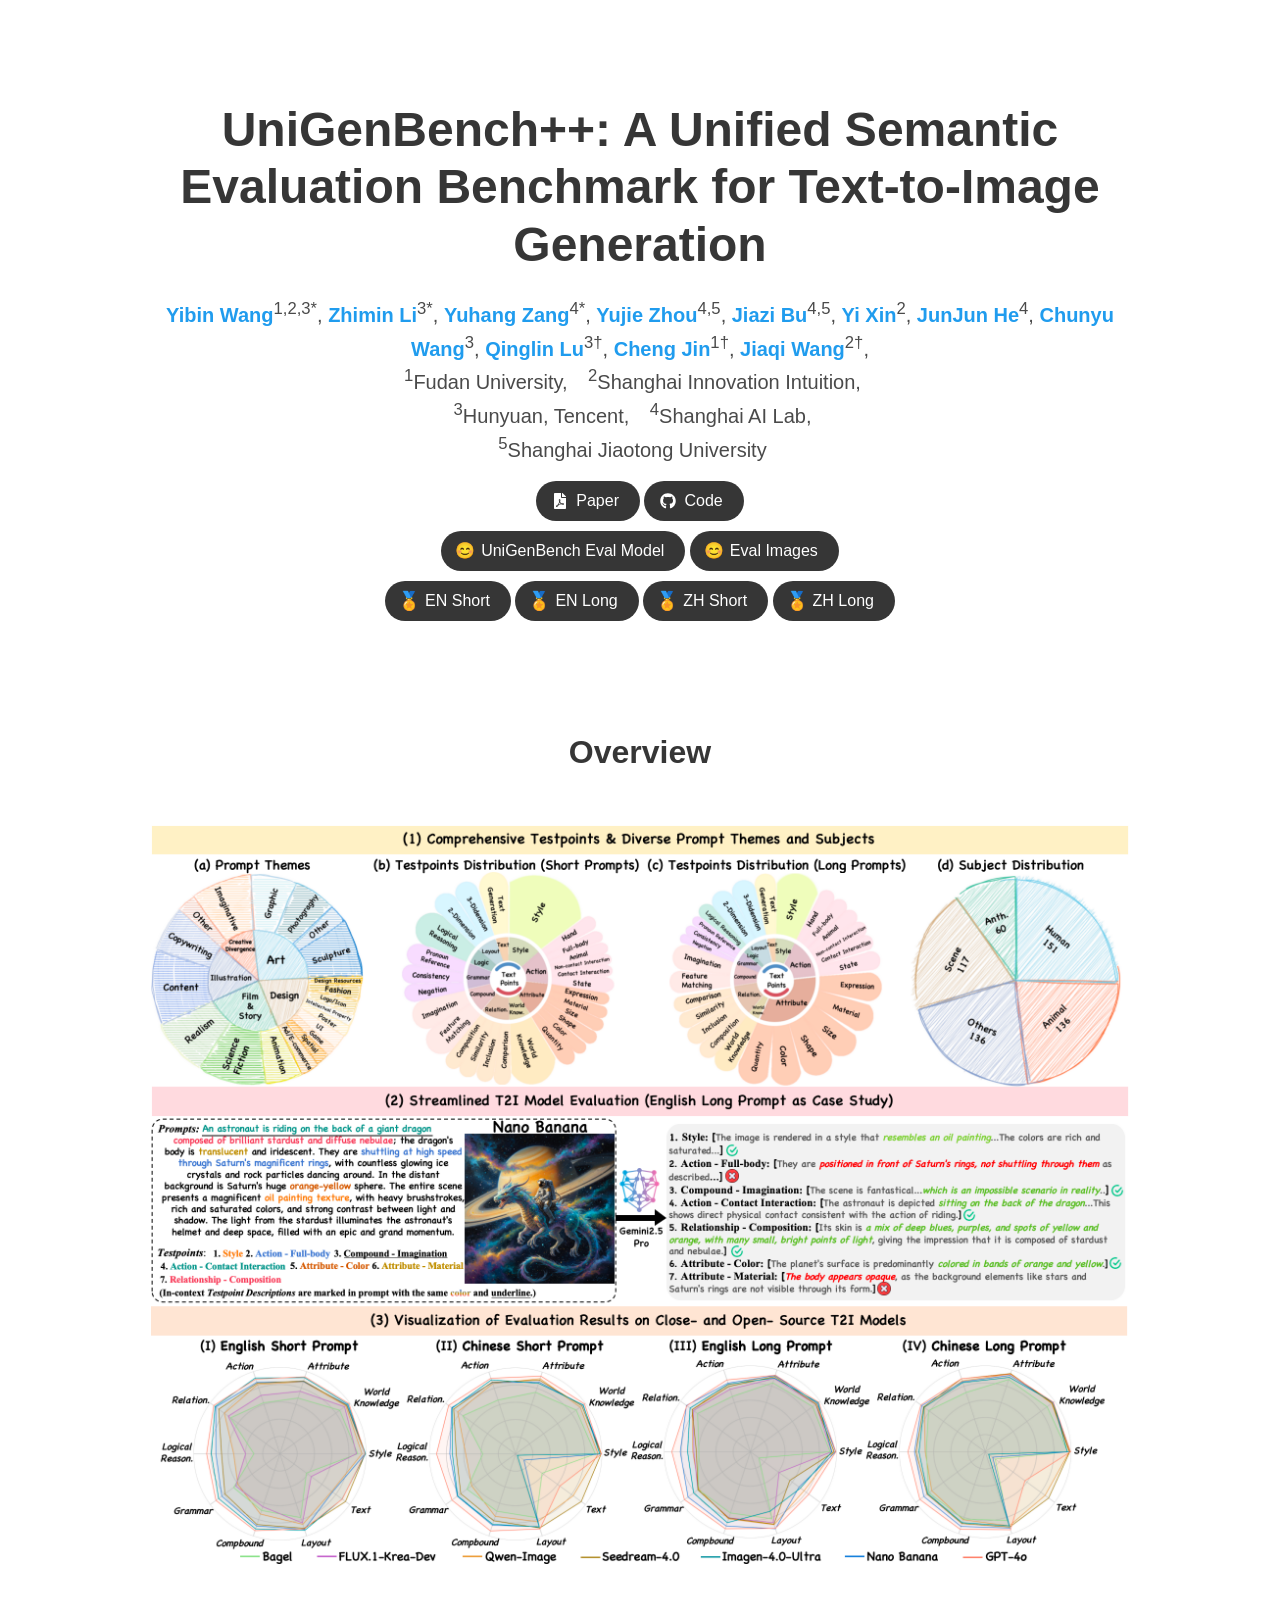
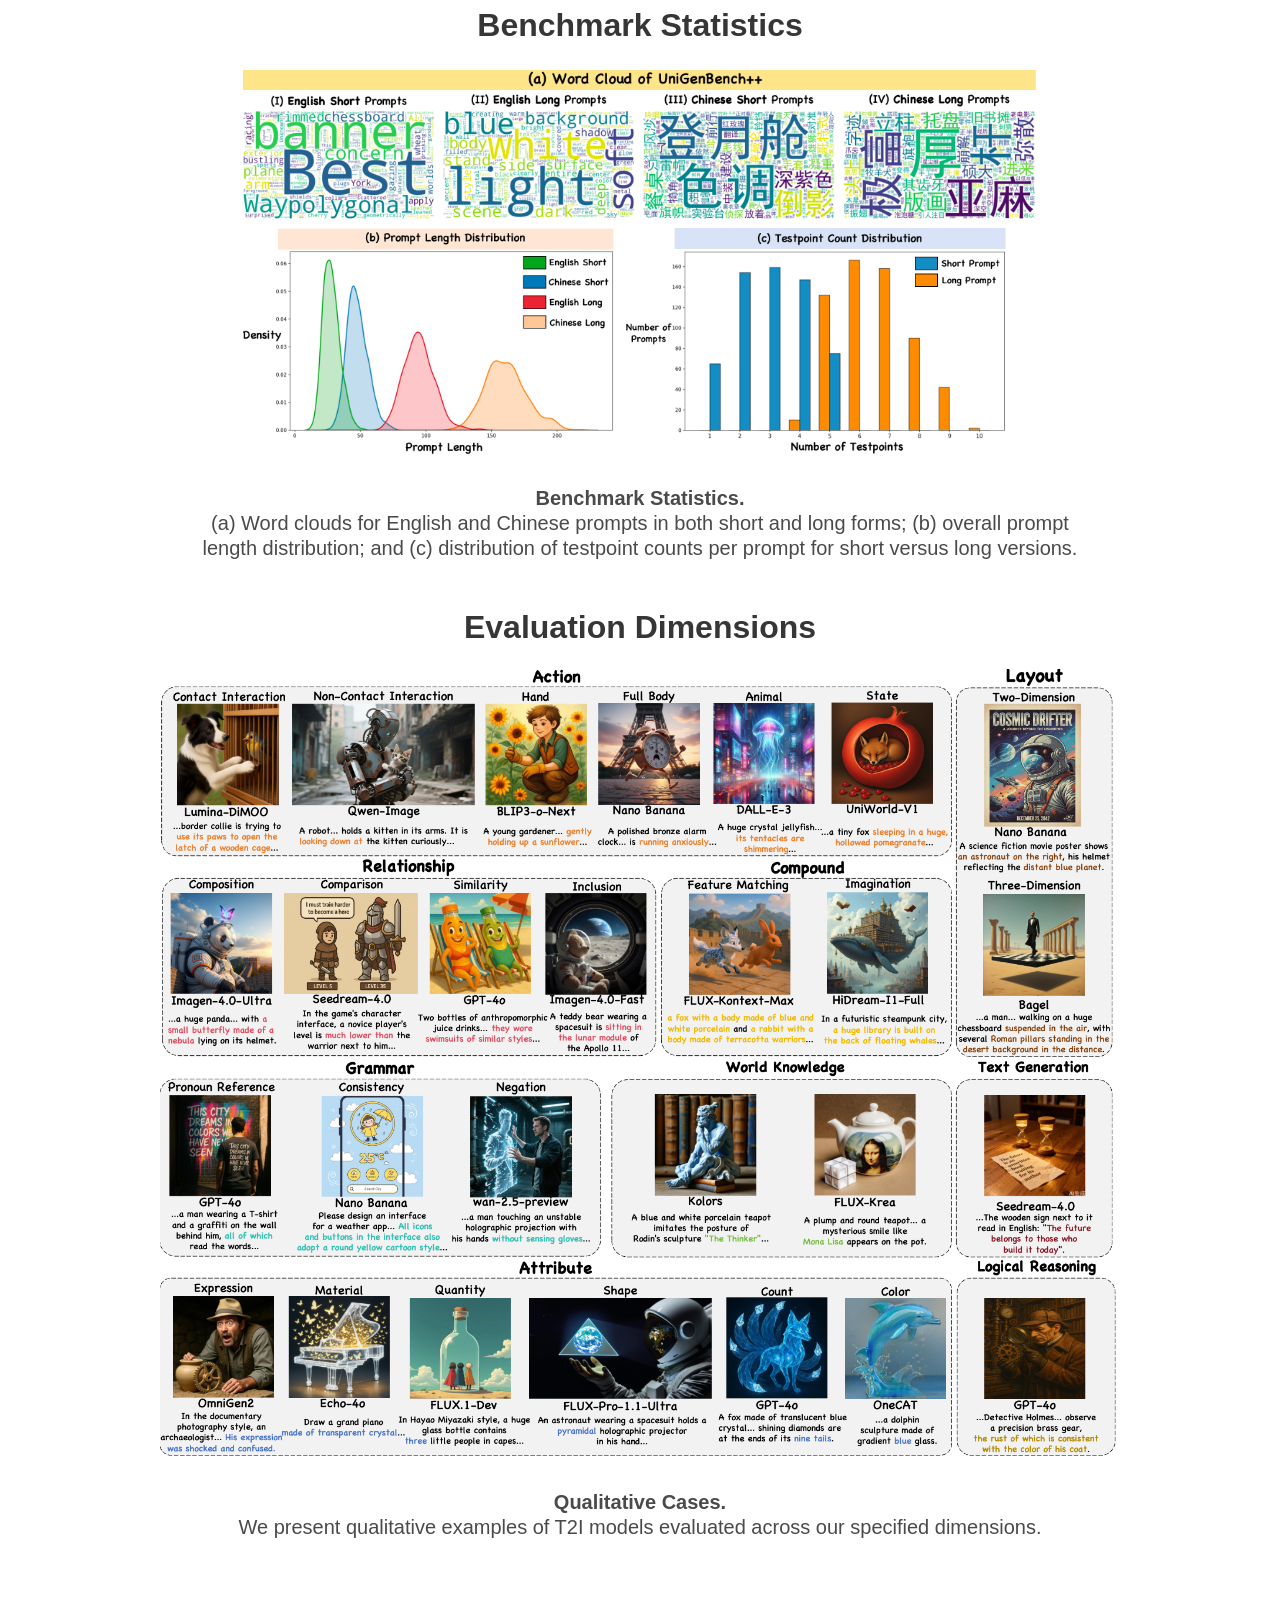
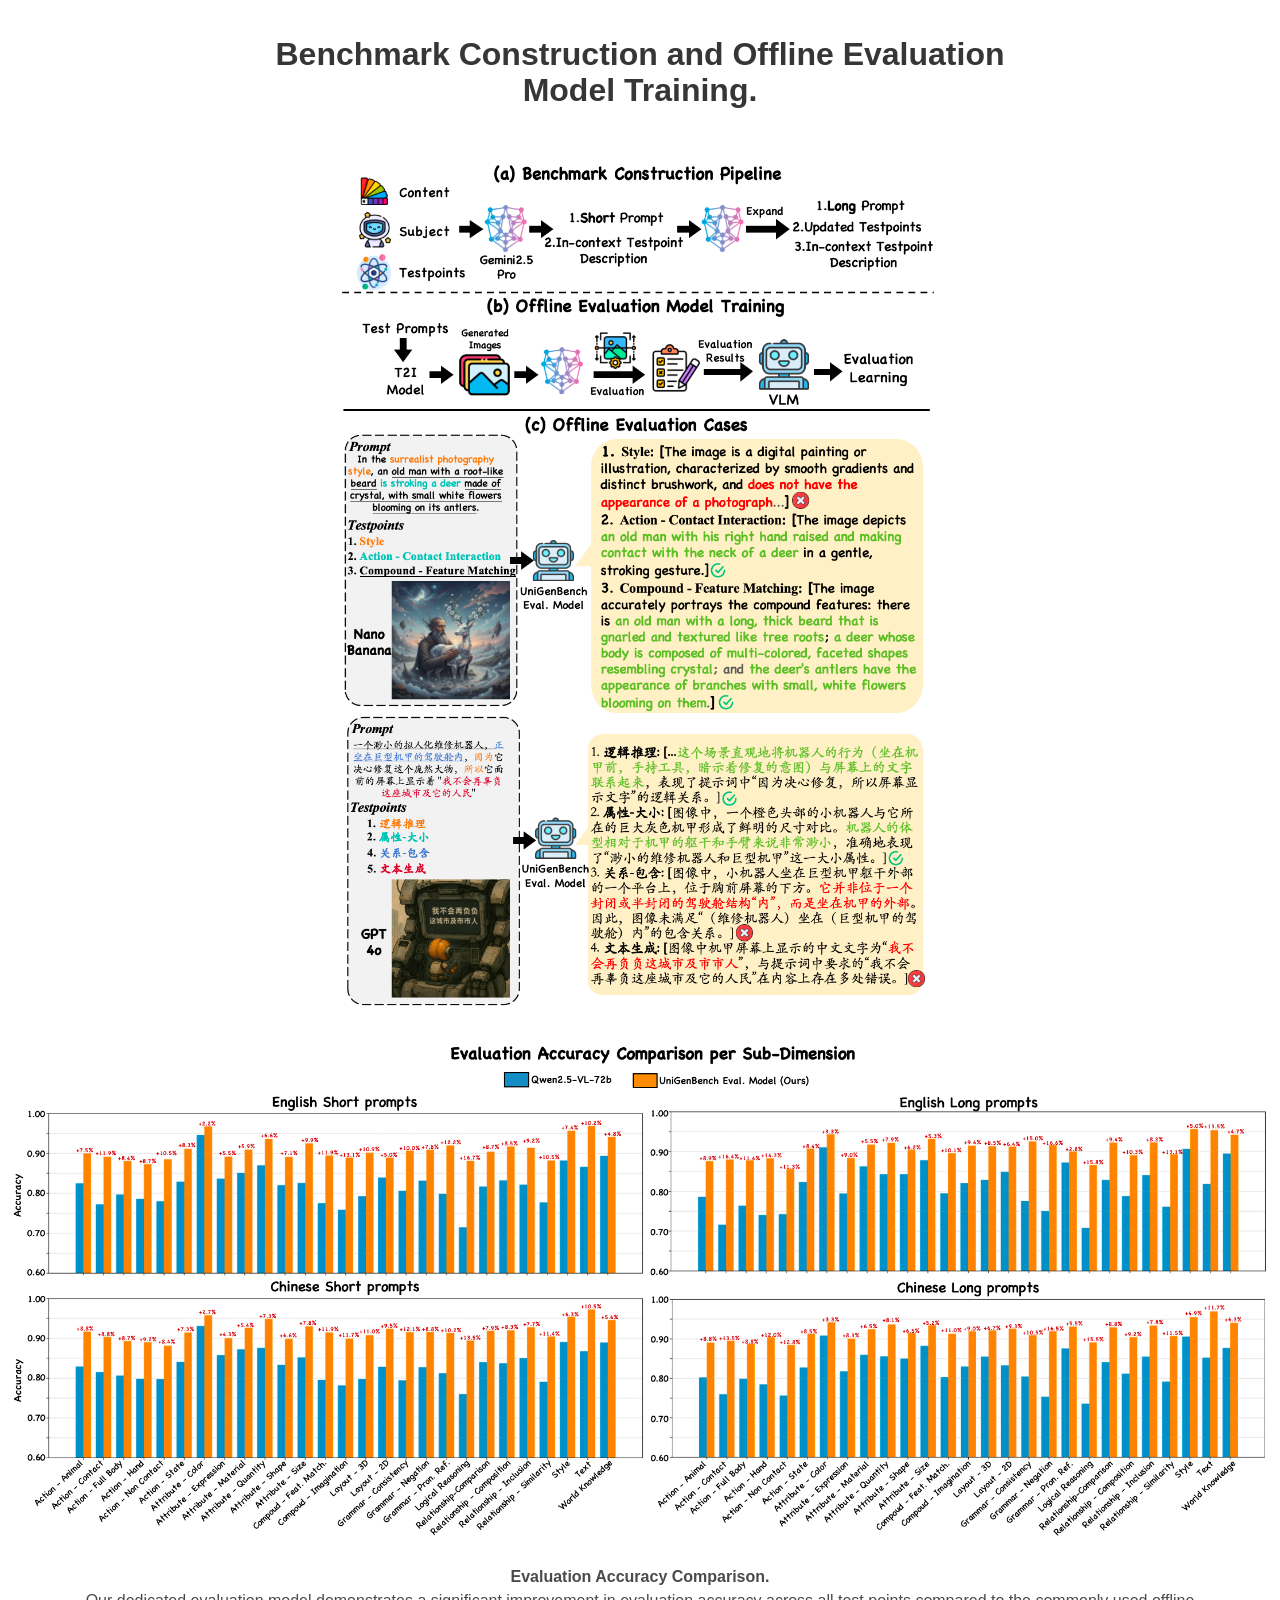
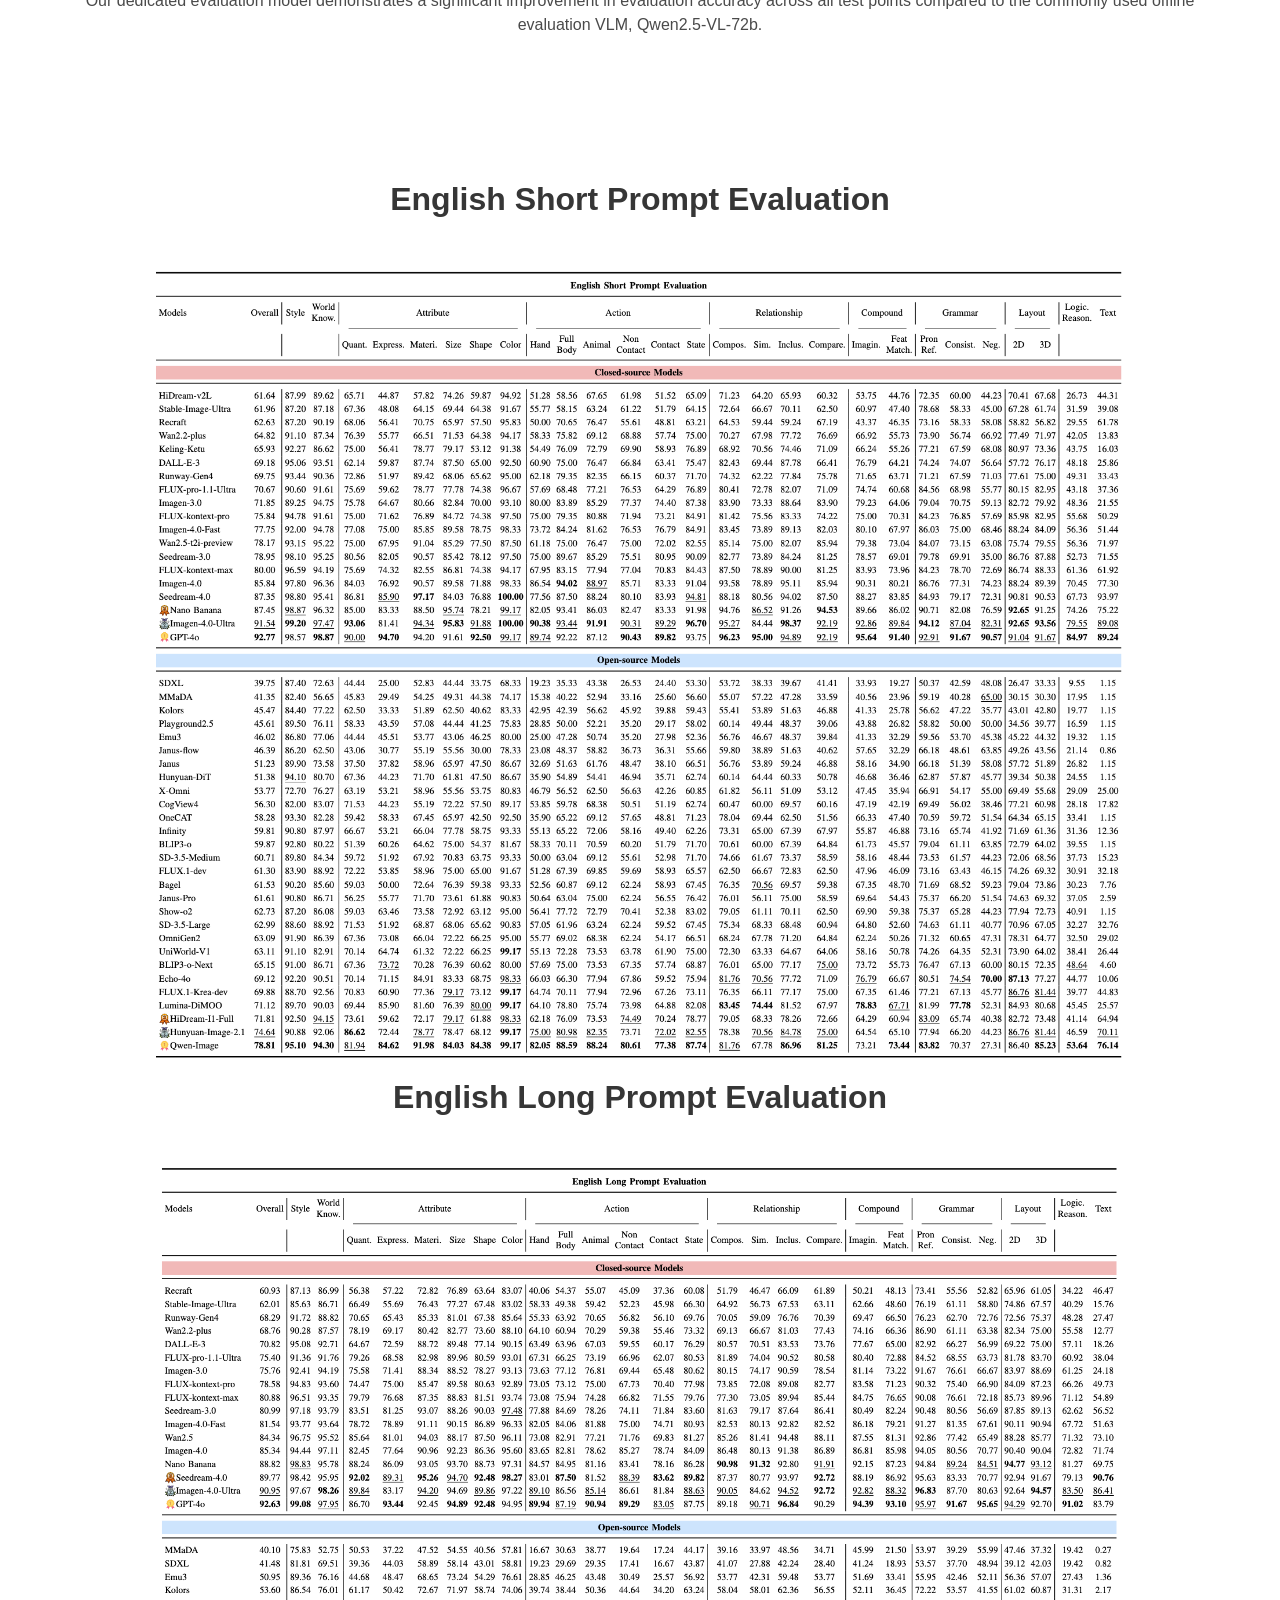
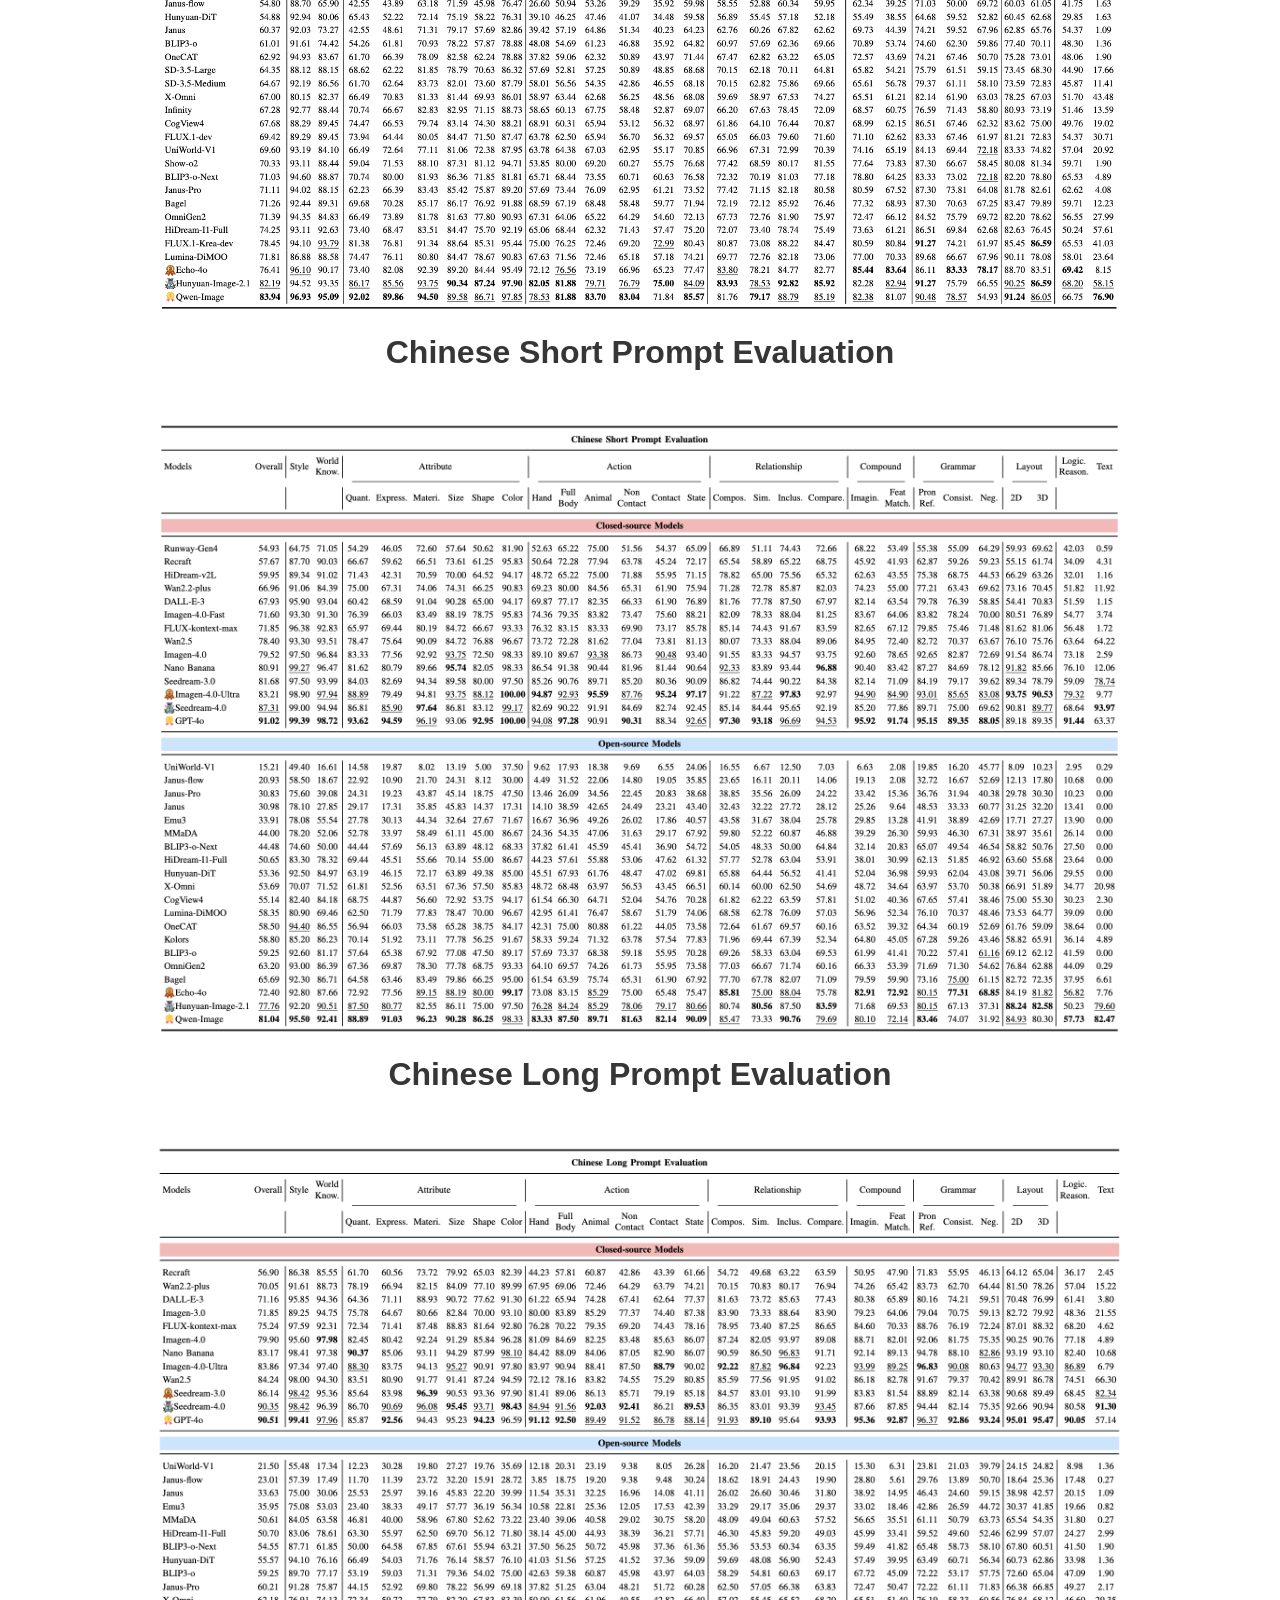
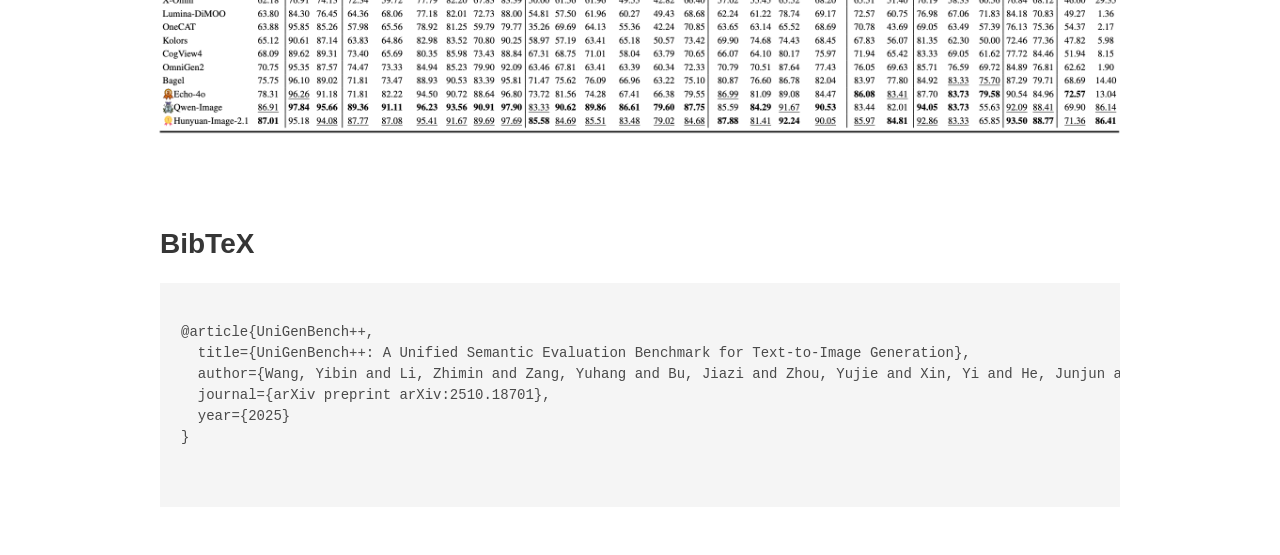
==== docs/index.html @ 73eb1b59 "Update index.html" ====
<!DOCTYPE html>

<html><head><meta http-equiv="Content-Type" content="text/html; charset=UTF-8"><style></style>
  
  <meta name="description" content="UniGenBench++: A Unified Semantic Evaluation Benchmark for Text-to-Image Generation">
  <meta name="keywords" content="Text-to-image Generation,Semantic Evaluation, Benchmark">
  <meta name="viewport" content="width=device-width, initial-scale=1.0">
  <title>UniGenBench++</title>


  <link rel="shortcut icon" href="https://picx.zhimg.com/v2-cb40b1f8c3125f3cfb9a4538e1c0f2b7_l.jpg?source=32738c0c" type="image/x-icon">
  <link href="./static/css" rel="stylesheet">

  <link rel="stylesheet" href="./static/bulma.min.css">
  <link rel="stylesheet" href="./static/bulma-carousel.min.css">
  <link rel="stylesheet" href="./static/bulma-slider.min.css">
  <link rel="stylesheet" href="./static/fontawesome.all.min.css">
  <link rel="stylesheet" href="./static/academicons.min.css">
  <link rel="stylesheet" href="./static/index.css">
  <link rel="stylesheet" href="./static/leaderboard.css">

  <script type="text/javascript" src="./static/sort-table.js" defer=""></script>

  <script src="https://ajax.googleapis.com/ajax/libs/jquery/3.5.1/jquery.min.js"></script>
  <script defer="" src="./static/fontawesome.all.min.js"></script>
  <script src="./static/bulma-carousel.min.js"></script>
  <script src="./static/bulma-slider.min.js"></script>
  <script src="./static/explorer-index.js"></script>
  <script src="./static/question_card.js"></script>

  <script src="./static/leaderboard_testmini.js"></script>  
  <script src="./static/output_folders.js" defer=""></script>
  <script src="./static/model_scores.js" defer=""></script>

  <script src="./static/data_public.js" defer=""></script>

  <style>
      .center-container {
            display: flex;
            justify-content: center;
            align-items: center;
            height: 100%;
            margin-top: -20px;
        }
    .node {
      fill: #f8f1e4;
      stroke: #000;
      stroke-width: 1;
      rx: 10;
      ry: 10;
    }
    .node text {
      font-size: 14px;
      text-anchor: middle;
    }
    .link {
      fill: none;
      stroke: #000;
      stroke-width: 2;
    }
    .badge {
      font-size: 12px;
    }
  </style>

</head>
<body>

<nav class="navbar" role="navigation" aria-label="main navigation">
  <div class="navbar-brand">
    <a role="button" class="navbar-burger" aria-label="menu" aria-expanded="false">
      <span aria-hidden="true"></span>
      <span aria-hidden="true"></span>
      <span aria-hidden="true"></span>
    </a>
  </div>
</nav>


<section class="hero">
  <div class="hero-body">
    <div class="container is-max-desktop">
      <div class="columns is-centered">
        <div class="column has-text-centered">
          <h1 class="title is-1 publication-title is-bold" style="display: inline-block; margin-right: 0px;">
            <span style="vertical-align: middle">UniGenBench++: A Unified Semantic Evaluation Benchmark for Text-to-Image Generation</span>
            </h1>
          <div class="is-size-5 publication-authors">
            <span class="author-block">
              <a href="https://codegoat24.github.io/"><b>Yibin Wang</b></a><sup>1,2,3*</sup>,</span>
            <span class="author-block">
              <a href="https://scholar.google.com/citations?user=Lnr1FQEAAAAJ&hl=zh-CN"><b>Zhimin Li</b></a><sup>3*</sup><sup></sup>,</span>
            <span class="author-block">
              <a href="https://yuhangzang.github.io/"><b>Yuhang Zang</b></a><sup>4*</sup>,
            </span>
            <span class="author-block">
              <a href="https://scholar.google.com.hk/citations?user=XLnXvPwAAAAJ&hl=zh-TW"><b>Yujie Zhou</b></a><sup>4,5</sup>,</span>
            <span class="author-block">
              <a href="https://scholar.google.com.hk/citations?user=a8h9Di4AAAAJ&hl=zh-TW"><b>Jiazi Bu</b></a><sup>4,5</sup>,</span>
              <span class="author-block">
              <a href="https://scholar.google.com/citations?user=FbJyUYoAAAAJ&hl=zh-CN"><b>Yi Xin</b></a><sup>2</sup>,</span>
              <a href="https://scholar.google.com/citations?user=Z4LgebkAAAAJ&hl=zh-CN"><b>JunJun He</b></a><sup>4</sup>,</span>
              <a href="https://scholar.google.com/citations?user=VXQV5xwAAAAJ&hl=en"><b>Chunyu Wang</b></a><sup>3</sup>,</span>
              <span class="author-block">
              <a href="https://openreview.net/profile?id=%7EQinglin_Lu2"><b>Qinglin Lu</b></a><sup>3</sup><sup>†</sup>,</span>
            <span class="author-block">
              <a href="https://cjinfdu.github.io/"><b>Cheng Jin</b></a><sup>1</sup><sup>†</sup>,</span>
              <span class="author-block">
                <a href="https://myownskyw7.github.io/"><b>Jiaqi Wang</b></a><sup>2</sup><sup>†</sup>,</span>
          </div>
          <div class="is-size-5 publication-authors">
            <span class="author-block" style="margin-right: 15px;"><sup>1</sup>Fudan University,</span> 
            <span class="author-block" style="margin-right: 15px;"><sup>2</sup>Shanghai Innovation Intuition,</span><br>
            <span class="author-block" style="margin-right: 15px;"><sup>3</sup>Hunyuan, Tencent,</span>
            <span class="author-block" style="margin-right: 15px;"><sup>4</sup>Shanghai AI Lab,</span><br>
            <span class="author-block" style="margin-right: 15px;"><sup>5</sup>Shanghai Jiaotong University</span>
            <!-- <span class="paper-block"><b style="color:#f41c1c">ICLR 2024 Oral</b> (85 in 7304, 1.2%)</span> -->
          </div>
          <!-- ArXiv Link. -->
          <div class="column has-text-centered">
            <div class="publication-links">
              <span class="link-block">
                <a href="https://arxiv.org/pdf/2510.18701" class="external-link button is-normal is-rounded is-dark">
                  <span class="icon">
                      <i class="fas fa-file-pdf"></i>
                  </span>
                  <span>Paper</span>
                </a>
              </span>
              <!-- Code Link. -->
             
              
               <span class="link-block">
                <a href="https://github.com/CodeGoat24/UniGenBench" class="external-link button is-normal is-rounded is-dark">
                  <span class="icon">
                      <i class="fab fa-github"></i>
                  </span>
                  <span>Code</span>
                  </a>
              </span>
              <br>
              <span class="link-block">
                <a href="https://huggingface.co/CodeGoat24/UniGenBench-EvalModel-qwen-72b-v1" class="external-link button is-normal is-rounded is-dark">
                  <span class="icon">
                      😊
                  </span>
                  <span>UniGenBench Eval Model</span>
                  </a>
              </span>
              <span class="link-block">
                <a href="https://huggingface.co/datasets/CodeGoat24/UniGenBench-Eval-Images" class="external-link button is-normal is-rounded is-dark">
                  <span class="icon">
                      😊
                  </span>
                  <span>Eval Images</span>
                  </a>
              </span>
              <br>
              <span class="link-block">
                <a href="https://huggingface.co/spaces/CodeGoat24/UniGenBench_Leaderboard" class="external-link button is-normal is-rounded is-dark">
                  <span class="icon">
                      <!-- <i class="far fa-images"></i> -->
                      <p style="font-size:18px">🏅</p>
                      <!-- 🔗 -->
                  </span>
                  <span>EN Short</span>
                </a>
              </span> 
              <span class="link-block">
                <a href="https://huggingface.co/spaces/CodeGoat24/UniGenBench_Leaderboard_English_Long" class="external-link button is-normal is-rounded is-dark">
                  <span class="icon">
                      <!-- <i class="far fa-images"></i> -->
                      <p style="font-size:18px">🏅</p>
                      <!-- 🔗 -->
                  </span>
                  <span>EN Long</span>
                </a>
              </span> 
            <span class="link-block">
                <a href="https://huggingface.co/spaces/CodeGoat24/UniGenBench_Leaderboard_Chinese" class="external-link button is-normal is-rounded is-dark">
                  <span class="icon">
                      <!-- <i class="far fa-images"></i> -->
                      <p style="font-size:18px">🏅</p>
                      <!-- 🔗 -->
                  </span>
                  <span>ZH Short</span>
                </a>
              </span> 
              <span class="link-block">
                <a href="https://huggingface.co/spaces/CodeGoat24/UniGenBench_Leaderboard_Chinese_Long" class="external-link button is-normal is-rounded is-dark">
                  <span class="icon">
                      <!-- <i class="far fa-images"></i> -->
                      <p style="font-size:18px">🏅</p>
                      <!-- 🔗 -->
                  </span>
                  <span>ZH Long</span>
                </a>
              </span> 
            </div>

          </div>
        </div>
      </div>
    </div>
  </div>
</section>


<!-- Begin Teaser -->
<div>
<section class="section">
  <div class="container is-max-desktop" >
    <div class="columns is-centered has-text-centered">
      <div class="column is-four-fifths">
        <h2 class="title is-3">Overview</h2>

      </div>
    </div>
    <div class="columns is-centered">
      <div class="content has-text-centered" style="margin-top: 1cm;">
        <img src="./static/images/teaser.png" alt="pipeline" >
      </div>
    </div>
    
    

  </div>
  </div>



</section>
  <section class="hero teaser">
    <div class="container is-max-desktop">
    <div class="columns is-centered has-text-centered">
      <div class="column is-four-fifths">
        <h2 class="title is-3">Benchmark Statistics</h2>

      </div>
    </div>
      <div class="content has-text-centered">
        <img src="static/images/word_cloud.png" alt="data-overview" width="800" height="600">
      </div>
      <div class="hero-body">
        <h2 class="subtitle has-text-justified">
          <p class="has-text-centered"><b>Benchmark Statistics.</b><br>(a) Word clouds for English and Chinese prompts in both short and long forms; (b) overall prompt length distribution; and (c) distribution of testpoint counts per prompt for short versus long versions.</p>
        </h2>
      </div>
    </div>
  </section>
</div>








</div>
<!-- End Teaser -->

<div>

  <section class="hero teaser">
    <div class="container is-max-desktop">
    <div class="columns is-centered has-text-centered">
      <div class="column is-four-fifths">
        <h2 class="title is-3">Evaluation Dimensions</h2>


      </div>
    </div>
      <div class="content has-text-centered">
        <img src="static/images/testpoint_cases.png" alt="data-overview" width="1000" height="800">
      </div>
      <div class="hero-body">
        <h2 class="subtitle has-text-justified">
          <p class="has-text-centered"><b>Qualitative Cases.</b><br>We present qualitative examples of T2I models evaluated across our specified dimensions.</p>
        </h2>
      </div>
    </div>
  </section>
</div>



<section class="section">
  <div class="container is-max-desktop" >
    <div class="columns is-centered has-text-centered">
      <div class="column is-four-fifths">
        <h2 class="title is-3">Benchmark Construction and Offline Evaluation Model Training.</h2>


      </div>
    </div>

    <div class="columns is-centered">
    
      <div class="content has-text-centered" style="margin-top: 1cm;">
        <img src="./static/images/pipeline.png" alt="pipeline" width="600" height="400">
      </div>
    </div>
    
    
  </div>
 
  <div class="columns is-centered">
      <div class="content has-text-centered" style="margin-top: 1cm;">
        <img src="./static/images/eval_acc.png" alt="pipeline" width="1400" height="1200">
      </div>
    </div>
    
    <div class="hero-body">
      <h2 class="has-text-justified" style="margin-top: -1cm;">
      <p class="has-text-centered"><b>Evaluation Accuracy Comparison.</b><br>Our dedicated evaluation model demonstrates a significant improvement in evaluation accuracy across all test points compared to the commonly used offline evaluation VLM, Qwen2.5-VL-72b.</p>
      </h2>
    </div>

</section>

<section class="section">
  <div class="container is-max-desktop" >

    <div class="columns is-centered has-text-centered">
      <div class="column is-four-fifths">
        <h4 class="title is-3">English Short Prompt Evaluation</h4>
      </div>
    </div>
    <div class="columns is-centered">
      <div class="content has-text-centered" style="margin-top: 1cm;">
        <img src="./static/images/en_short.png" alt="pipeline" >
      </div>
    </div>
    
<div class="columns is-centered has-text-centered">
      <div class="column is-four-fifths">
        <h4 class="title is-3">English Long Prompt Evaluation</h4>
      </div>
    </div>
    <div class="columns is-centered">
      <div class="content has-text-centered" style="margin-top: 1cm;">
        <img src="./static/images/en_long.png" alt="pipeline" >
      </div>
    </div>
    
    
    <div class="columns is-centered has-text-centered">
      <div class="column is-four-fifths">
        <h4 class="title is-3">Chinese Short Prompt Evaluation</h4>
      </div>
    </div>
    <div class="columns is-centered">
      <div class="content has-text-centered" style="margin-top: 1cm;">
        <img src="./static/images/zh_short.png" alt="pipeline" >
      </div>
    </div>
    
    <div class="columns is-centered has-text-centered">
      <div class="column is-four-fifths">
        <h4 class="title is-3">Chinese Long Prompt Evaluation</h4>
      </div>
    </div>
    <div class="columns is-centered">
      <div class="content has-text-centered" style="margin-top: 1cm;">
        <img src="./static/images/zh_long.png" alt="pipeline" >
      </div>
    </div>
  </div>
  </div>
  
  
    


</section>


      

<section class="section" id="BibTeX">
  <div class="container is-max-desktop content">
    <h2 class="title">BibTeX</h2>
    <pre><code>
@article{UniGenBench++,
  title={UniGenBench++: A Unified Semantic Evaluation Benchmark for Text-to-Image Generation},
  author={Wang, Yibin and Li, Zhimin and Zang, Yuhang and Bu, Jiazi and Zhou, Yujie and Xin, Yi and He, Junjun and Wang, Chunyu and Lu, Qinglin and Jin, Cheng and others},
  journal={arXiv preprint arXiv:2510.18701},
  year={2025}
}

    </code></pre>
  </div>
</section>

</body></html>
---- docs/static/academicons.min.css ----
@font-face {font-family: 'Academicons';font-style: normal;font-weight: 400;font-display: block;src:url('../fonts/academicons.eot');src:url('../fonts/academicons.eot') format('embedded-opentype'), url('../fonts/academicons.ttf') format('truetype'), url('../fonts/academicons.woff') format('woff'), url('../fonts/academicons.svg') format('svg');}.ai {font-family: 'Academicons';font-weight: 400;-moz-osx-font-smoothing: grayscale;-webkit-font-smoothing: antialiased;display: inline-block;font-style: normal;font-variant: normal;text-rendering: auto;line-height: 1;}.ai-academia:before {content: "\e9af";}.ai-academia-square:before {content: "\e93d";}.ai-acclaim:before {content: "\e92e";}.ai-acclaim-square:before {content: "\e93a";}.ai-acm:before {content: "\e93c";}.ai-acm-square:before {content: "\e95d";}.ai-acmdl:before {content: "\e96a";}.ai-acmdl-square:before {content: "\e9d3";}.ai-ads:before {content: "\e9cb";}.ai-ads-square:before {content: "\e94a";}.ai-africarxiv:before {content: "\e91b";}.ai-africarxiv-square:before {content: "\e90b";}.ai-archive:before {content: "\e955";}.ai-archive-square:before {content: "\e956";}.ai-arxiv:before {content: "\e974";}.ai-arxiv-square:before {content: "\e9a6";}.ai-biorxiv:before {content: "\e9a2";}.ai-biorxiv-square:before {content: "\e98b";}.ai-ceur:before {content: "\e96d";}.ai-ceur-square:before {content: "\e92f";}.ai-ciencia-vitae:before {content: "\e912";}.ai-ciencia-vitae-square:before {content: "\e913";}.ai-clarivate:before {content: "\e924";}.ai-clarivate-square:before {content: "\e925";}.ai-closed-access:before {content: "\e942";}.ai-closed-access-square:before {content: "\e943";}.ai-conversation:before {content: "\e94c";}.ai-conversation-square:before {content: "\e915";}.ai-coursera:before {content: "\e95f";}.ai-coursera-square:before {content: "\e97f";}.ai-crossref:before {content: "\e918";}.ai-crossref-square:before {content: "\e919";}.ai-cv:before {content: "\e9a5";}.ai-cv-square:before {content: "\e90a";}.ai-datacite:before {content: "\e91c";}.ai-datacite-square:before {content: "\e91d";}.ai-dataverse:before {content: "\e9f7";}.ai-dataverse-square:before {content: "\e9e4";}.ai-dblp:before {content: "\e94f";}.ai-dblp-square:before {content: "\e93f";}.ai-depsy:before {content: "\e97a";}.ai-depsy-square:before {content: "\e94b";}.ai-doi:before {content: "\e97e";}.ai-doi-square:before {content: "\e98f";}.ai-dryad:before {content: "\e97c";}.ai-dryad-square:before {content: "\e98c";}.ai-elsevier:before {content: "\e961";}.ai-elsevier-square:before {content: "\e910";}.ai-figshare:before {content: "\e981";}.ai-figshare-square:before {content: "\e9e7";}.ai-google-scholar:before {content: "\e9d4";}.ai-google-scholar-square:before {content: "\e9f9";}.ai-hal:before {content: "\e92c";}.ai-hal-square:before {content: "\e92d";}.ai-hypothesis:before {content: "\e95a";}.ai-hypothesis-square:before {content: "\e95b";}.ai-ideas-repec:before {content: "\e9ed";}.ai-ideas-repec-square:before {content: "\e9f8";}.ai-ieee:before {content: "\e929";}.ai-ieee-square:before {content: "\e9b9";}.ai-impactstory:before {content: "\e9cf";}.ai-impactstory-square:before {content: "\e9aa";}.ai-inaturalist:before {content: "\e900";}.ai-inaturalist-square:before {content: "\e901";}.ai-inpn:before {content: "\e902";}.ai-inpn-square:before {content: "\e903";}.ai-inspire:before {content: "\e9e9";}.ai-inspire-square:before {content: "\e9fe";}.ai-isidore:before {content: "\e936";}.ai-isidore-square:before {content: "\e954";}.ai-isni:before {content: "\e957";}.ai-isni-square:before {content: "\e958";}.ai-jstor:before {content: "\e938";}.ai-jstor-square:before {content: "\e944";}.ai-lattes:before {content: "\e9b3";}.ai-lattes-square:before {content: "\e99c";}.ai-mathoverflow:before {content: "\e9f6";}.ai-mathoverflow-square:before {content: "\e97b";}.ai-mendeley:before {content: "\e9f0";}.ai-mendeley-square:before {content: "\e9f3";}.ai-moodle:before {content: "\e907";}.ai-moodle-square:before {content: "\e908";}.ai-mtmt:before {content: "\e950";}.ai-mtmt-square:before {content: "\e951";}.ai-nakala:before {content: "\e940";}.ai-nakala-square:before {content: "\e941";}.ai-obp:before {content: "\e92a";}.ai-obp-square:before {content: "\e92b";}.ai-open-access:before {content: "\e939";}.ai-open-access-square:before {content: "\e9f4";}.ai-open-data:before {content: "\e966";}.ai-open-data-square:before {content: "\e967";}.ai-open-materials:before {content: "\e968";}.ai-open-materials-square:before {content: "\e969";}.ai-openedition:before {content: "\e946";}.ai-openedition-square:before {content: "\e947";}.ai-orcid:before {content: "\e9d9";}.ai-orcid-square:before {content: "\e9c3";}.ai-osf:before {content: "\e9ef";}.ai-osf-square:before {content: "\e931";}.ai-overleaf:before {content: "\e914";}.ai-overleaf-square:before {content: "\e98d";}.ai-philpapers:before {content: "\e98a";}.ai-philpapers-square:before {content: "\e96f";}.ai-piazza:before {content: "\e99a";}.ai-piazza-square:before {content: "\e90c";}.ai-preregistered:before {content: "\e906";}.ai-preregistered-square:before {content: "\e96b";}.ai-protocols:before {content: "\e952";}.ai-protocols-square:before {content: "\e953";}.ai-psyarxiv:before {content: "\e90e";}.ai-psyarxiv-square:before {content: "\e90f";}.ai-publons:before {content: "\e937";}.ai-publons-square:before {content: "\e94e";}.ai-pubmed:before {content: "\e99f";}.ai-pubmed-square:before {content: "\e97d";}.ai-pubpeer:before {content: "\e922";}.ai-pubpeer-square:before {content: "\e923";}.ai-researcherid:before {content: "\e91a";}.ai-researcherid-square:before {content: "\e95c";}.ai-researchgate:before {content: "\e95e";}.ai-researchgate-square:before {content: "\e99e";}.ai-ror:before {content: "\e948";}.ai-ror-square:before {content: "\e949";}.ai-sci-hub:before {content: "\e959";}.ai-sci-hub-square:before {content: "\e905";}.ai-scirate:before {content: "\e98e";}.ai-scirate-square:before {content: "\e99d";}.ai-scopus:before {content: "\e91e";}.ai-scopus-square:before {content: "\e91f";}.ai-semantic-scholar:before {content: "\e96e";}.ai-semantic-scholar-square:before {content: "\e96c";}.ai-springer:before {content: "\e928";}.ai-springer-square:before {content: "\e99b";}.ai-ssrn:before {content: "\e916";}.ai-ssrn-square:before {content: "\e917";}.ai-stackoverflow:before {content: "\e920";}.ai-stackoverflow-square:before {content: "\e921";}.ai-viaf:before {content: "\e933";}.ai-viaf-square:before {content: "\e934";}.ai-wiley:before {content: "\e926";}.ai-wiley-square:before {content: "\e927";}.ai-zenodo:before {content: "\e911";}.ai-zotero:before {content: "\e962";}.ai-zotero-square:before {content: "\e932";}.ai-lg {font-size: 1.33333em;line-height: 0.75em;vertical-align: -.0667em;}.ai-xs {font-size: .75em;}.ai-sm {font-size: .875em;}.ai-1x {font-size: 1em;}.ai-2x {font-size: 2em;}.ai-3x {font-size: 3em;}.ai-4x {font-size: 4em;}.ai-5x {font-size: 5em;}.ai-6x {font-size: 6em;}.ai-7x {font-size: 7em;}.ai-8x {font-size: 8em;}.ai-9x {font-size: 9em;}.ai-10x {font-size: 10em;}.ai-fw {text-align: center;width: 1.25em;}.ai-ul {list-style-type: none;margin-left: 2.5em;padding-left: 0;}.ai-ul > li {position: relative;}.ai-li {left: -2em;position: absolute;text-align: center;width: 2em;line-height: inherit;}.ai-border {border: solid 0.08em #eee;border-radius: .1em;padding: .2em .25em .15em;}.ai-pull-left {float: left;}.ai-pull-right {float: right;}.ai.ai-pull-left {margin-right: .3em;}.ai.ai-pull-right {margin-right: .3em;}.ai-stack {display: inline-block;height: 2em;line-height: 2em;position: relative;vertical-align: middle;width: 2.5em;}.ai-stack-1x, .ai-stack-2x {left: 0;position: absolute;text-align: center;width: 100%;}.ai-stack-1x {line-height: inherit;}.ai-stack-2x {font-size: 2em;}.ai-inverse {color: #fff;}
---- docs/static/index.css ----
body {
  font-family: 'Noto Sans', sans-serif;
}


.footer .icon-link {
    font-size: 25px;
    color: #000;
}

.link-block a {
    margin-top: 5px;
    margin-bottom: 5px;
}

.mathvista {
  font-variant: small-caps;
  font-weight: bold;
}


.teaser .hero-body {
  padding-top: 0;
  padding-bottom: 3rem;
}

.teaser {
  font-family: 'Google Sans', sans-serif;
}


.publication-title {
}

.publication-banner {
  max-height: parent;

}

.publication-banner video {
  position: relative;
  left: auto;
  top: auto;
  transform: none;
  object-fit: fit;
}

.publication-header .hero-body {
}

.publication-title {
    font-family: 'Google Sans', sans-serif;
}

.publication-authors {
    font-family: 'Google Sans', sans-serif;
}

.publication-venue {
    color: #555;
    width: fit-content;
    font-weight: bold;
}

.publication-awards {
    color: #ff3860;
    width: fit-content;
    font-weight: bolder;
}

.publication-authors {
}

.publication-authors a {
   color: hsl(204, 86%, 53%) !important;
}

.publication-authors a:hover {
    text-decoration: underline;
}

.author-block {
  display: inline-block;
}

.publication-banner img {
}

.publication-authors {
  /*color: #4286f4;*/
}

.publication-video {
    position: relative;
    width: 100%;
    height: 0;
    padding-bottom: 56.25%;

    overflow: hidden;
    border-radius: 10px !important;
}

.publication-video iframe {
    position: absolute;
    top: 0;
    left: 0;
    width: 100%;
    height: 100%;
}

.publication-body img {
}

.results-carousel {
  overflow: hidden;
}

/* .results-carousel .item {
  margin: 20px;
  overflow: hidden;
  border: 1px solid #bbb;
  border-radius: 10px;
  padding: 5px;
  font-size: 0;
} */

.stats-image {
  max-height: 250px;
}

#org-banners {
  display:flex;
  flex-direction: row;
  justify-content: center;
  align-items: center;
  flex-wrap: wrap;
}

.org-banner {
  /* margin: 5px; */
  max-width: 100%;
  height: 6em;
  margin: 10px;
  padding: 10px;
}

@media screen and (max-width: 768px) {
  #org-banners {
    flex-direction: column;
    justify-content: space-around;
  }
}
---- docs/static/leaderboard.css ----
table {
    border: 1px solid black;
    border-collapse: collapse;
}

th {
    padding: 2px 5px;
    border: 1px solid black;
}

td {
    padding: 2px 5px;
    border: 1px solid black;
}

thead {
    background: #ddd;
}

table#results.js-sort-0 tbody tr td:nth-child(1),
table#results.js-sort-1 tbody tr td:nth-child(2),
table#results.js-sort-2 tbody tr td:nth-child(3),
table#results.js-sort-3 tbody tr td:nth-child(4),
table#results.js-sort-4 tbody tr td:nth-child(5),
table#results.js-sort-5 tbody tr td:nth-child(6),
table#results.js-sort-6 tbody tr td:nth-child(7),
table#results.js-sort-7 tbody tr td:nth-child(8),
table#results.js-sort-8 tbody tr td:nth-child(9),
table#results.js-sort-9 tbody tr td:nth-child(10),
table#results.js-sort-10 tbody tr td:nth-child(11),
table#results.js-sort-11 tbody tr td:nth-child(12),
table#results.js-sort-12 tbody tr td:nth-child(13),
table#results.js-sort-13 tbody tr td:nth-child(14),
table#results.js-sort-14 tbody tr td:nth-child(15) {
    background: #dee;
}

/* Table for three sub-tasks */
#results {
    font-family: Arial, Helvetica, sans-serif;
    font-size: 16px;
    border-collapse: collapse;
    width: 100%;
    text-align: center;
    margin: auto;
    margin-top: 1em;
    margin-bottom: 2em;
}

/*table tile*/
#results th {
    border: 1px solid #ddd;
    padding: 8px;
    padding-top: 12px;
    padding-bottom: 12px;
    font-size: 16px;
    text-align: center;
    font-weight: 600;
    background-color: var(--UCLA-darkblue);
    color: white;
}

#results td {
    border: 1px solid #ddd;
    padding: 8px;
}

#results tr:nth-child(even) {
    background-color: #f5f5f5;
}

#results tr:hover {
    background-color: #ddd;
}

.js-sort-number:hover {
    text-decoration: underline;
    cursor: pointer;
}

.js-sort:hover {
    text-decoration: underline;
    cursor: pointer;
}

.best-score-text {
    color: #C6011F
    /* color: #3457D5 */
}
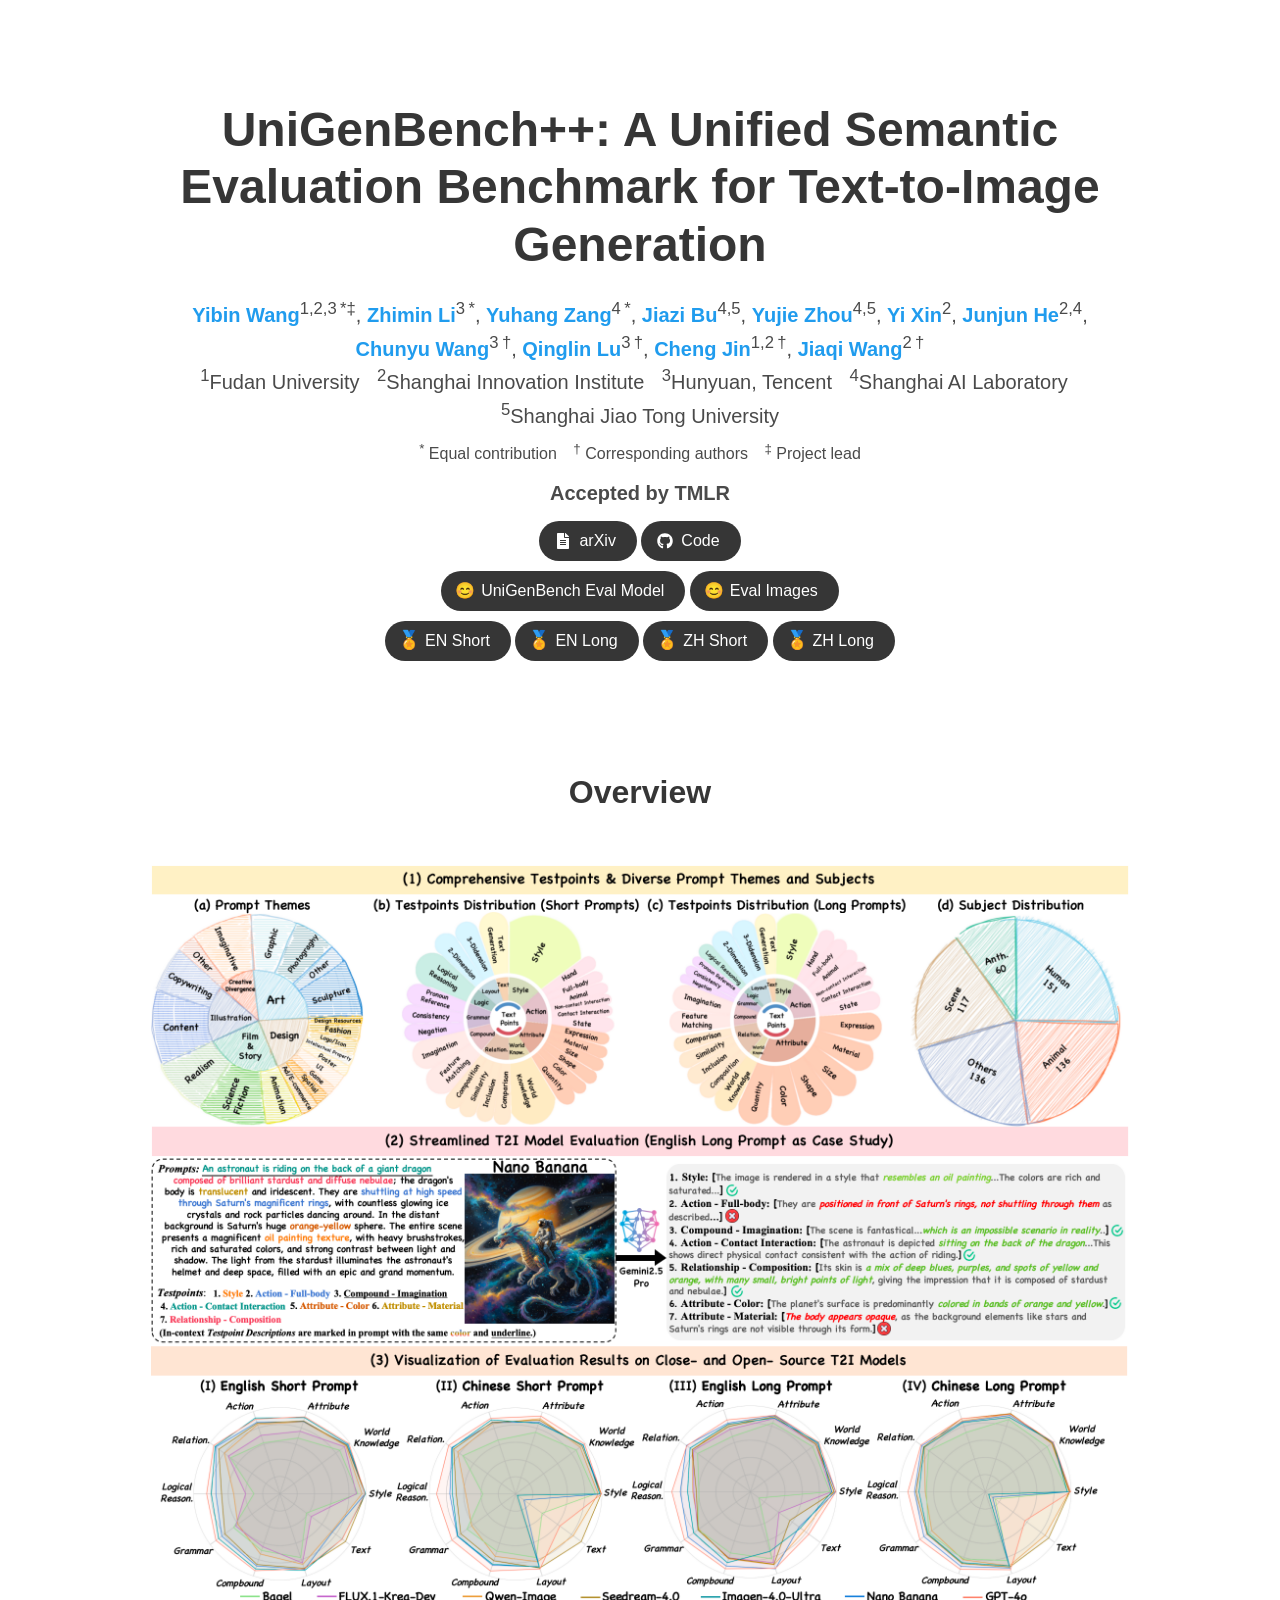
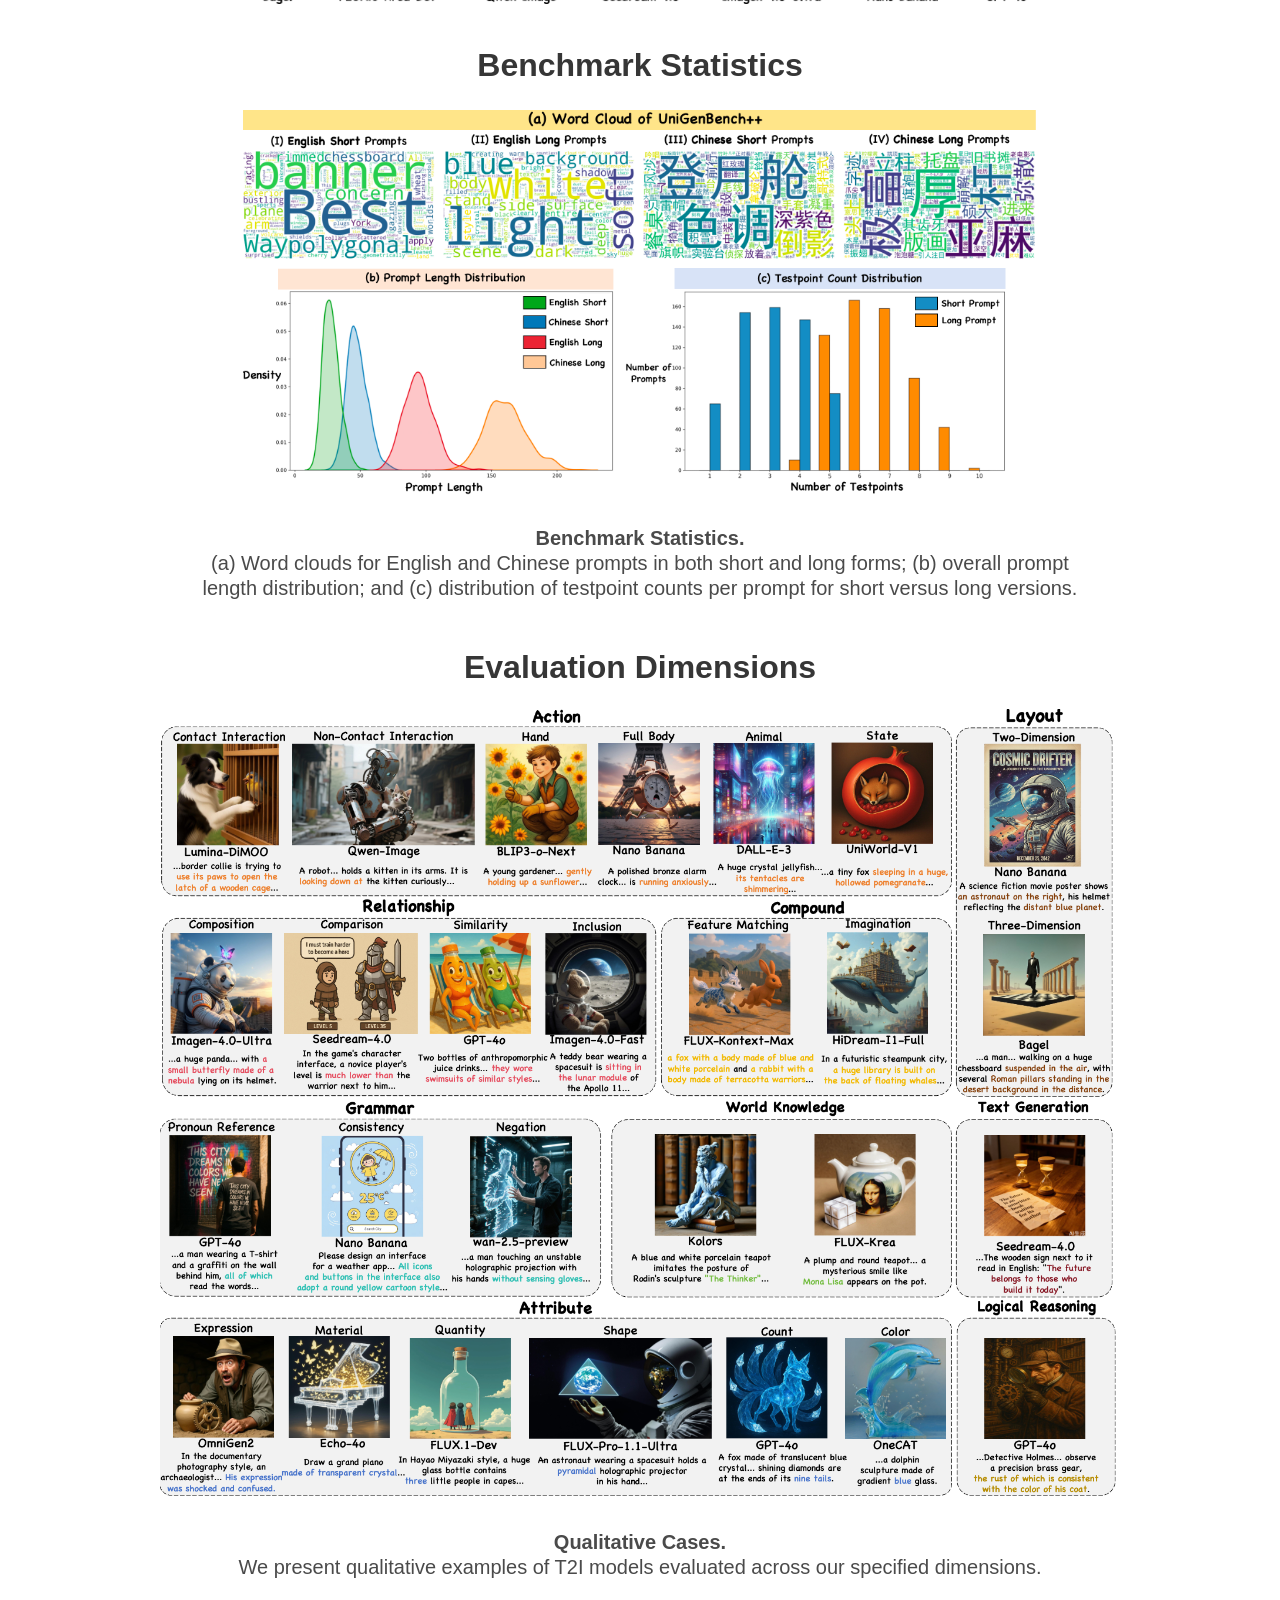
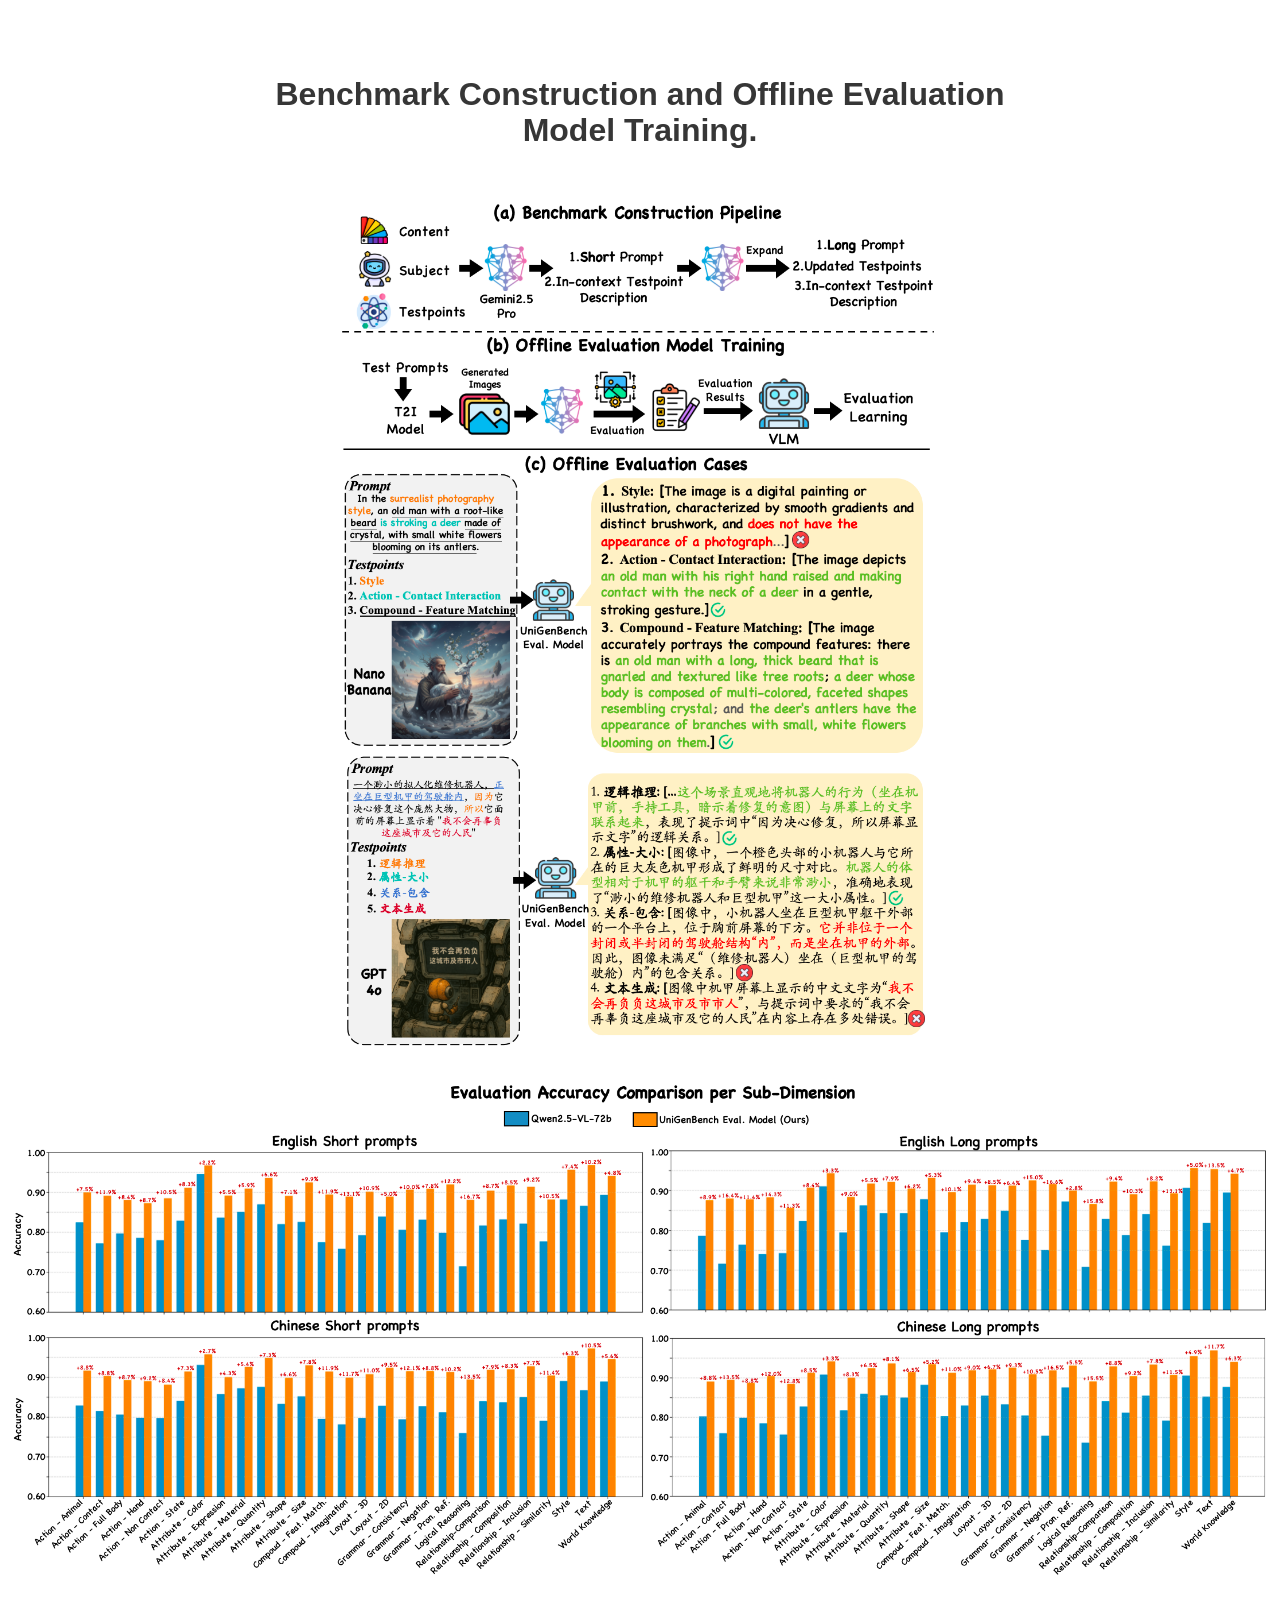
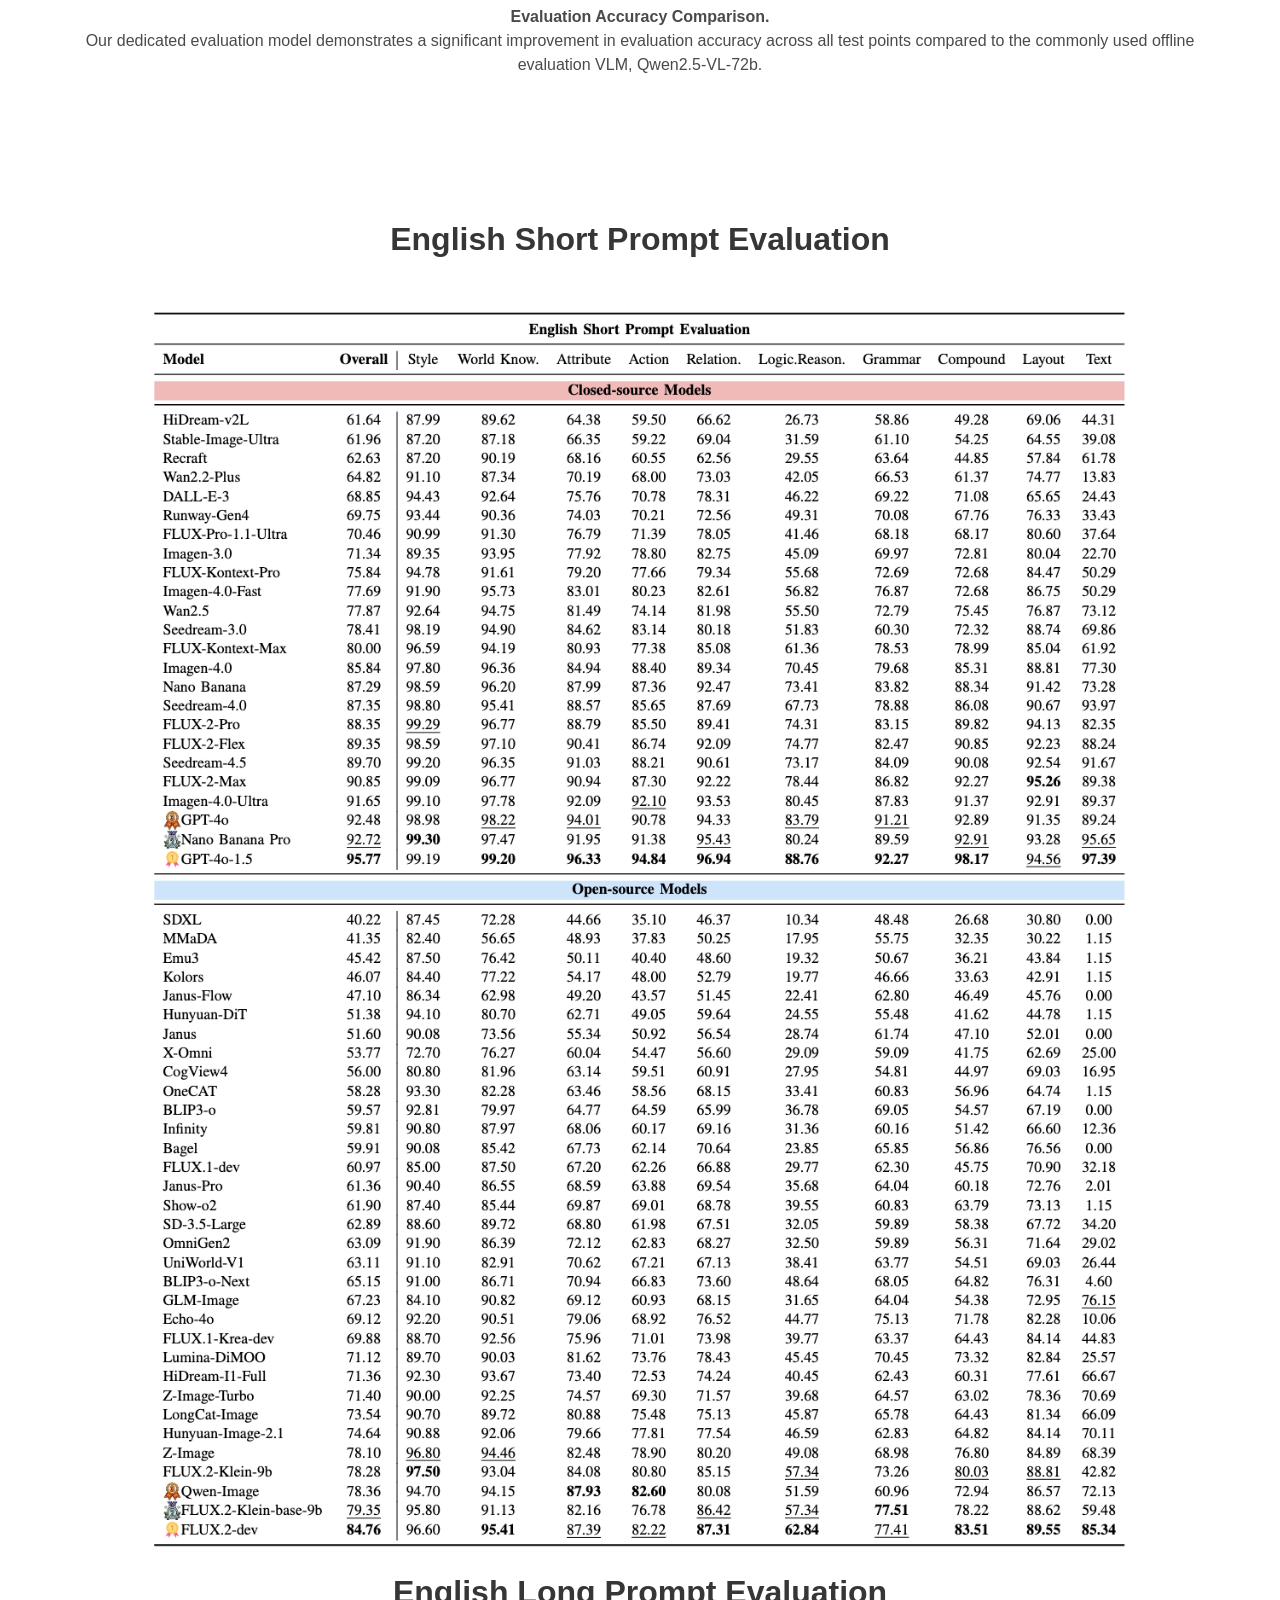
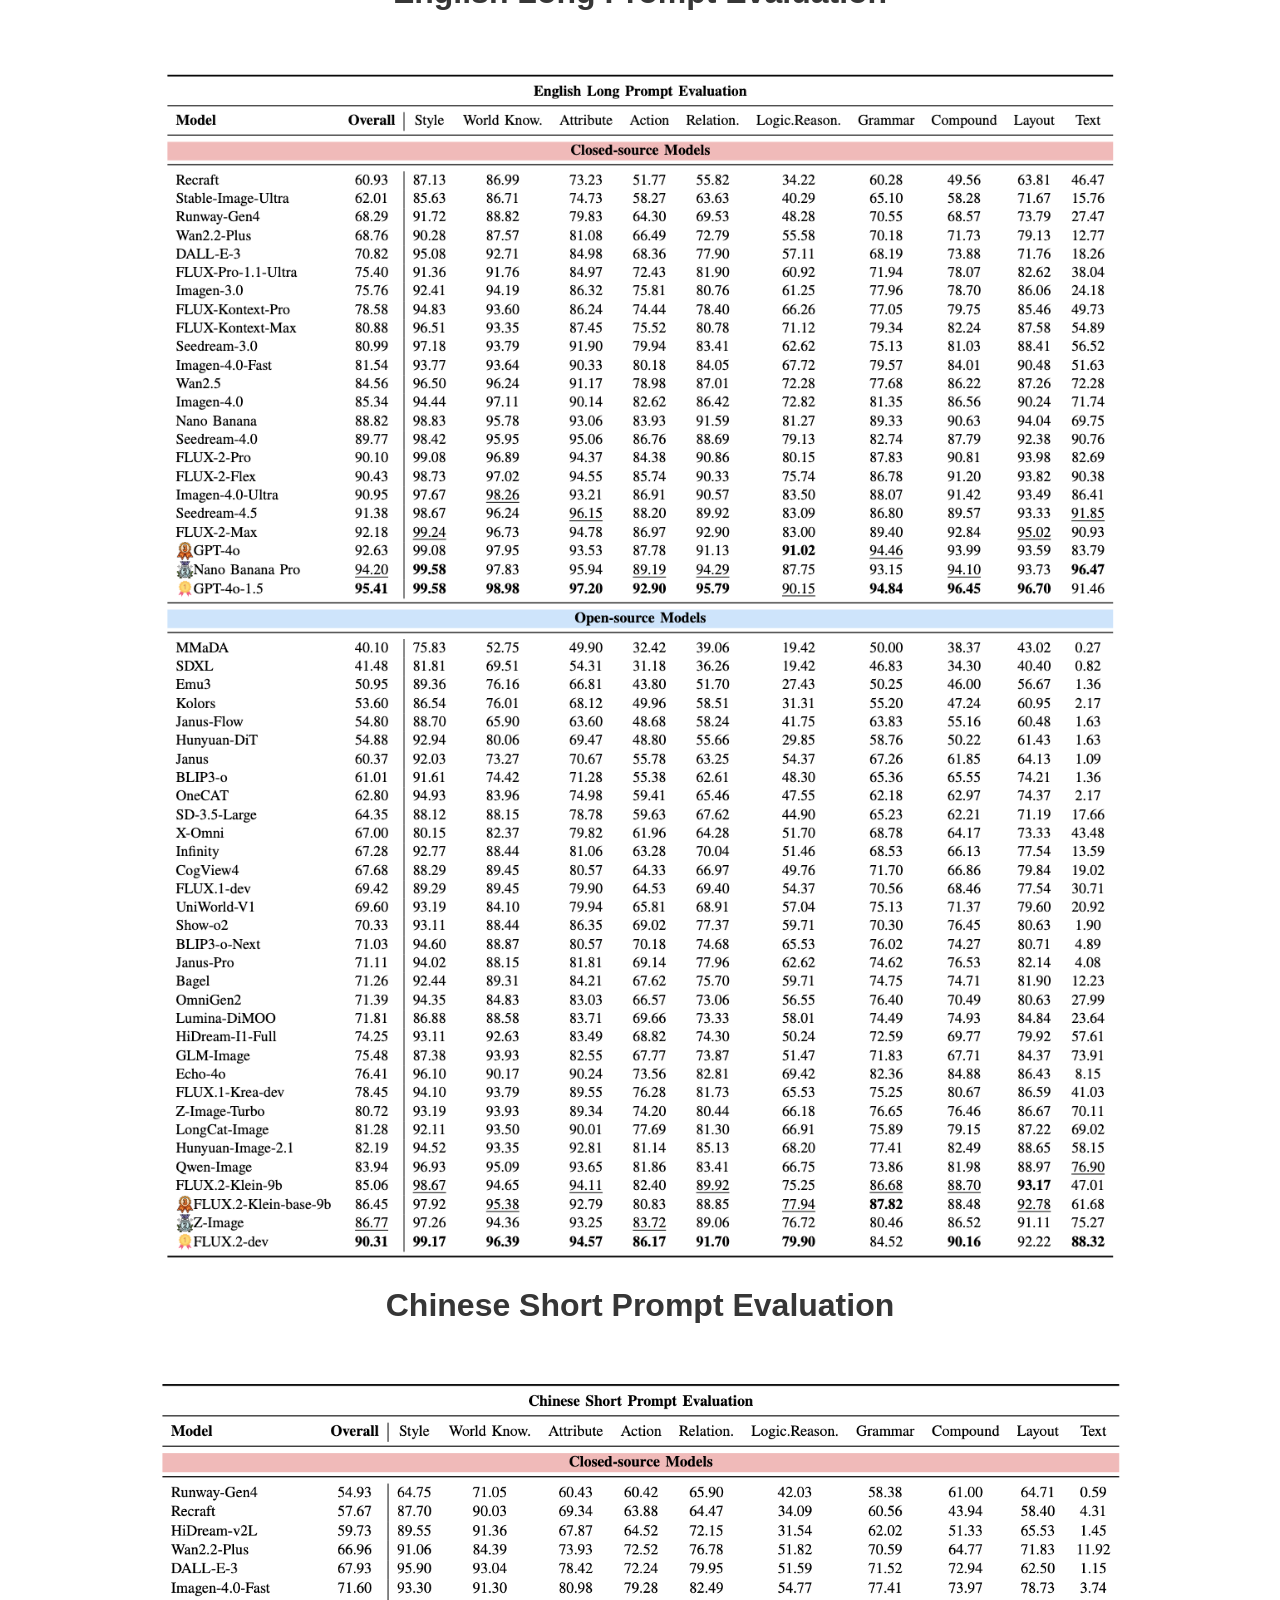
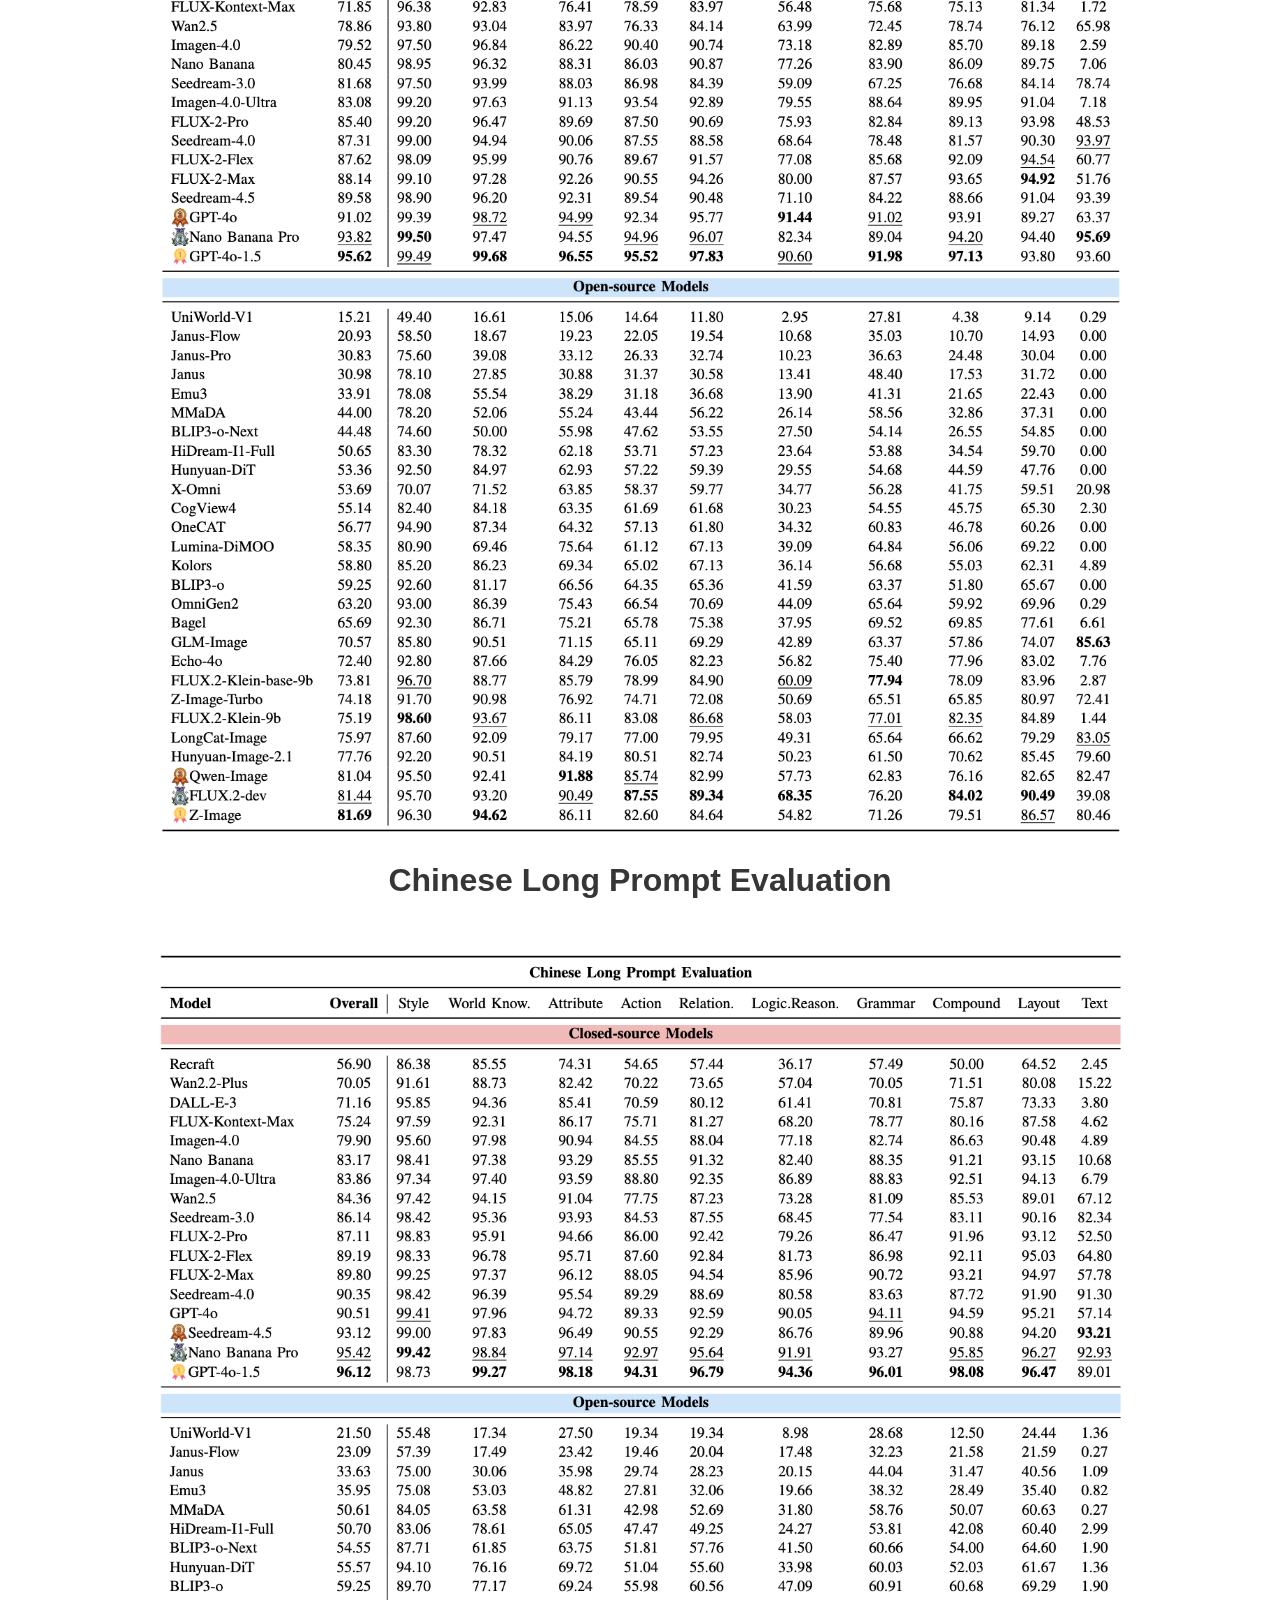
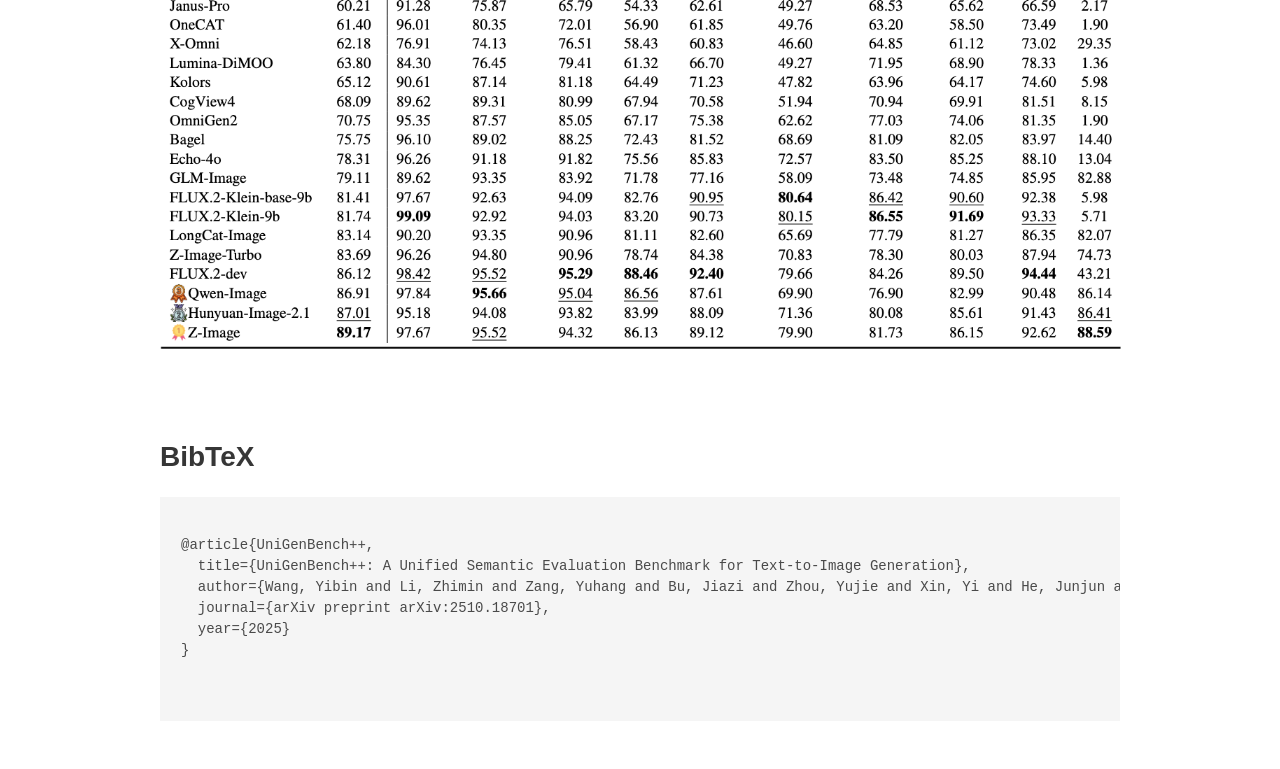
==== commit e0ae1b0f: "Update UniGenBench project page for TMLR acceptance" ====
--- a/docs/index.html
+++ b/docs/index.html
@@ -84,59 +84,72 @@
         <div class="column has-text-centered">
           <h1 class="title is-1 publication-title is-bold" style="display: inline-block; margin-right: 0px;">
             <span style="vertical-align: middle">UniGenBench++: A Unified Semantic Evaluation Benchmark for Text-to-Image Generation</span>
-            </h1>
+          </h1>
           <div class="is-size-5 publication-authors">
             <span class="author-block">
-              <a href="https://codegoat24.github.io/"><b>Yibin Wang</b></a><sup>1,2,3*</sup>,</span>
-            <span class="author-block">
-              <a href="https://scholar.google.com/citations?user=Lnr1FQEAAAAJ&hl=zh-CN"><b>Zhimin Li</b></a><sup>3*</sup><sup></sup>,</span>
-            <span class="author-block">
-              <a href="https://yuhangzang.github.io/"><b>Yuhang Zang</b></a><sup>4*</sup>,
-            </span>
-            <span class="author-block">
-              <a href="https://scholar.google.com.hk/citations?user=XLnXvPwAAAAJ&hl=zh-TW"><b>Yujie Zhou</b></a><sup>4,5</sup>,</span>
-            <span class="author-block">
-              <a href="https://scholar.google.com.hk/citations?user=a8h9Di4AAAAJ&hl=zh-TW"><b>Jiazi Bu</b></a><sup>4,5</sup>,</span>
-              <span class="author-block">
-              <a href="https://scholar.google.com/citations?user=FbJyUYoAAAAJ&hl=zh-CN"><b>Yi Xin</b></a><sup>2</sup>,</span>
-              <a href="https://scholar.google.com/citations?user=Z4LgebkAAAAJ&hl=zh-CN"><b>JunJun He</b></a><sup>4</sup>,</span>
-              <a href="https://scholar.google.com/citations?user=VXQV5xwAAAAJ&hl=en"><b>Chunyu Wang</b></a><sup>3</sup>,</span>
-              <span class="author-block">
-              <a href="https://openreview.net/profile?id=%7EQinglin_Lu2"><b>Qinglin Lu</b></a><sup>3</sup><sup>†</sup>,</span>
-            <span class="author-block">
-              <a href="https://cjinfdu.github.io/"><b>Cheng Jin</b></a><sup>1</sup><sup>†</sup>,</span>
-              <span class="author-block">
-                <a href="https://myownskyw7.github.io/"><b>Jiaqi Wang</b></a><sup>2</sup><sup>†</sup>,</span>
+              <a href="https://codegoat24.github.io/"><b>Yibin Wang</b></a><sup>1,2,3&thinsp;*‡</sup>,
+            </span>
+            <span class="author-block">
+              <a href="https://scholar.google.com/citations?user=Lnr1FQEAAAAJ&hl=zh-CN"><b>Zhimin Li</b></a><sup>3&thinsp;*</sup>,
+            </span>
+            <span class="author-block">
+              <a href="https://yuhangzang.github.io/"><b>Yuhang Zang</b></a><sup>4&thinsp;*</sup>,
+            </span>
+            <span class="author-block">
+              <a href="https://scholar.google.com.hk/citations?user=a8h9Di4AAAAJ&hl=zh-TW"><b>Jiazi Bu</b></a><sup>4,5</sup>,
+            </span>
+            <span class="author-block">
+              <a href="https://scholar.google.com.hk/citations?user=XLnXvPwAAAAJ&hl=zh-TW"><b>Yujie Zhou</b></a><sup>4,5</sup>,
+            </span>
+            <span class="author-block">
+              <a href="https://scholar.google.com/citations?user=FbJyUYoAAAAJ&hl=zh-CN"><b>Yi Xin</b></a><sup>2</sup>,
+            </span>
+            <span class="author-block">
+              <a href="https://scholar.google.com/citations?user=Z4LgebkAAAAJ&hl=zh-CN"><b>Junjun He</b></a><sup>2,4</sup>,
+            </span>
+            <span class="author-block">
+              <a href="https://scholar.google.com/citations?user=VXQV5xwAAAAJ&hl=en"><b>Chunyu Wang</b></a><sup>3&thinsp;†</sup>,
+            </span>
+            <span class="author-block">
+              <a href="https://openreview.net/profile?id=%7EQinglin_Lu2"><b>Qinglin Lu</b></a><sup>3&thinsp;†</sup>,
+            </span>
+            <span class="author-block">
+              <a href="https://cjinfdu.github.io/"><b>Cheng Jin</b></a><sup>1,2&thinsp;†</sup>,
+            </span>
+            <span class="author-block">
+              <a href="https://myownskyw7.github.io/"><b>Jiaqi Wang</b></a><sup>2&thinsp;†</sup>
+            </span>
           </div>
           <div class="is-size-5 publication-authors">
-            <span class="author-block" style="margin-right: 15px;"><sup>1</sup>Fudan University,</span> 
-            <span class="author-block" style="margin-right: 15px;"><sup>2</sup>Shanghai Innovation Intuition,</span><br>
-            <span class="author-block" style="margin-right: 15px;"><sup>3</sup>Hunyuan, Tencent,</span>
-            <span class="author-block" style="margin-right: 15px;"><sup>4</sup>Shanghai AI Lab,</span><br>
-            <span class="author-block" style="margin-right: 15px;"><sup>5</sup>Shanghai Jiaotong University</span>
-            <!-- <span class="paper-block"><b style="color:#f41c1c">ICLR 2024 Oral</b> (85 in 7304, 1.2%)</span> -->
+            <span class="author-block mr-3"><sup>1</sup>Fudan University</span>
+            <span class="author-block mr-3"><sup>2</sup>Shanghai Innovation Institute</span>
+            <span class="author-block mr-3"><sup>3</sup>Hunyuan, Tencent</span>
+            <span class="author-block mr-3"><sup>4</sup>Shanghai AI Laboratory</span>
+            <span class="author-block"><sup>5</sup>Shanghai Jiao Tong University</span>
           </div>
-          <!-- ArXiv Link. -->
+          <div class="is-size-6 publication-authors mt-2">
+            <span class="author-block mr-3"><sup>*</sup> Equal contribution</span>
+            <span class="author-block mr-3"><sup>†</sup> Corresponding authors</span>
+            <span class="author-block"><sup>‡</sup> Project lead</span>
+          </div>
           <div class="column has-text-centered">
+            <p class="is-size-5 has-text-weight-bold mb-2">Accepted by TMLR</p>
             <div class="publication-links">
               <span class="link-block">
                 <a href="https://arxiv.org/pdf/2510.18701" class="external-link button is-normal is-rounded is-dark">
                   <span class="icon">
-                      <i class="fas fa-file-pdf"></i>
-                  </span>
-                  <span>Paper</span>
+                    <i class="fas fa-file-alt" aria-hidden="true"></i>
+                  </span>
+                  <span>arXiv</span>
                 </a>
               </span>
-              <!-- Code Link. -->
-             
-              
-               <span class="link-block">
+              <span class="link-block">
                 <a href="https://github.com/CodeGoat24/UniGenBench" class="external-link button is-normal is-rounded is-dark">
                   <span class="icon">
-                      <i class="fab fa-github"></i>
+                    <i class="fab fa-github" aria-hidden="true"></i>
                   </span>
                   <span>Code</span>
-                  </a>
+                </a>
               </span>
               <br>
               <span class="link-block">
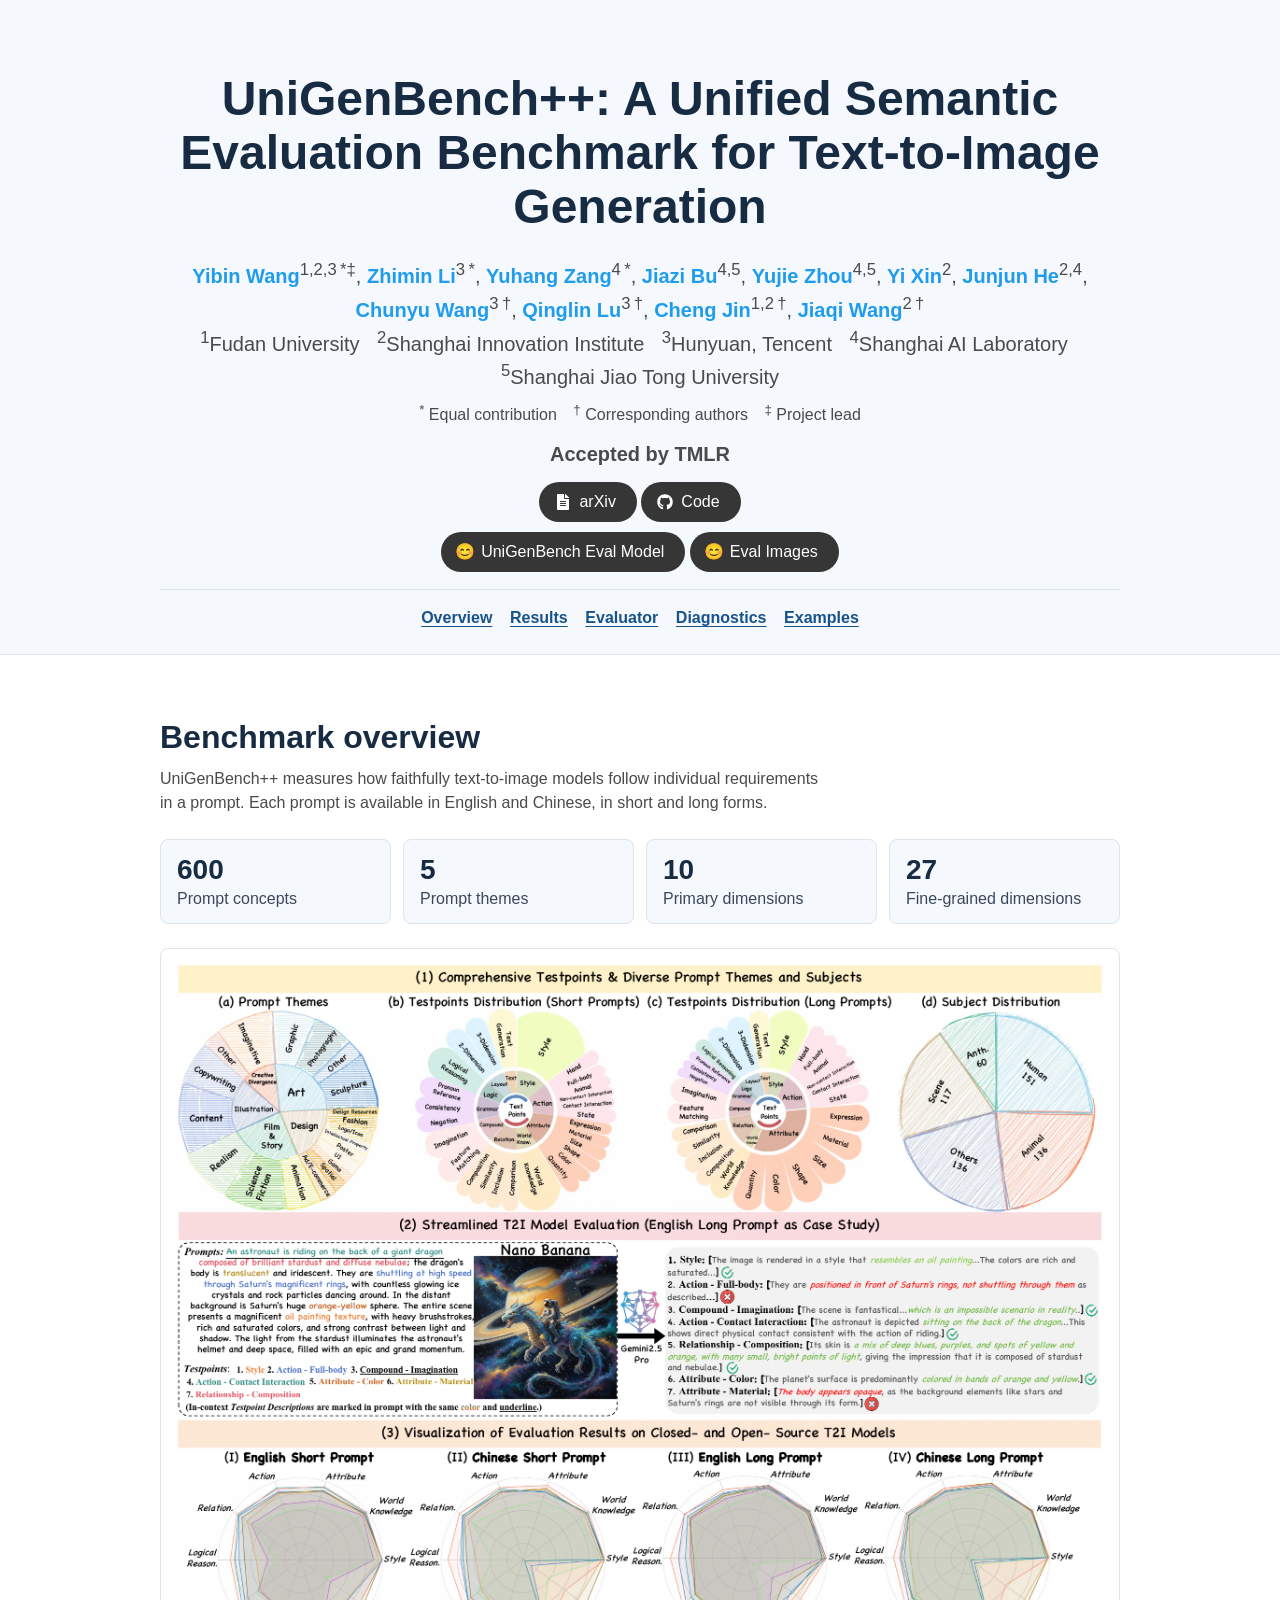
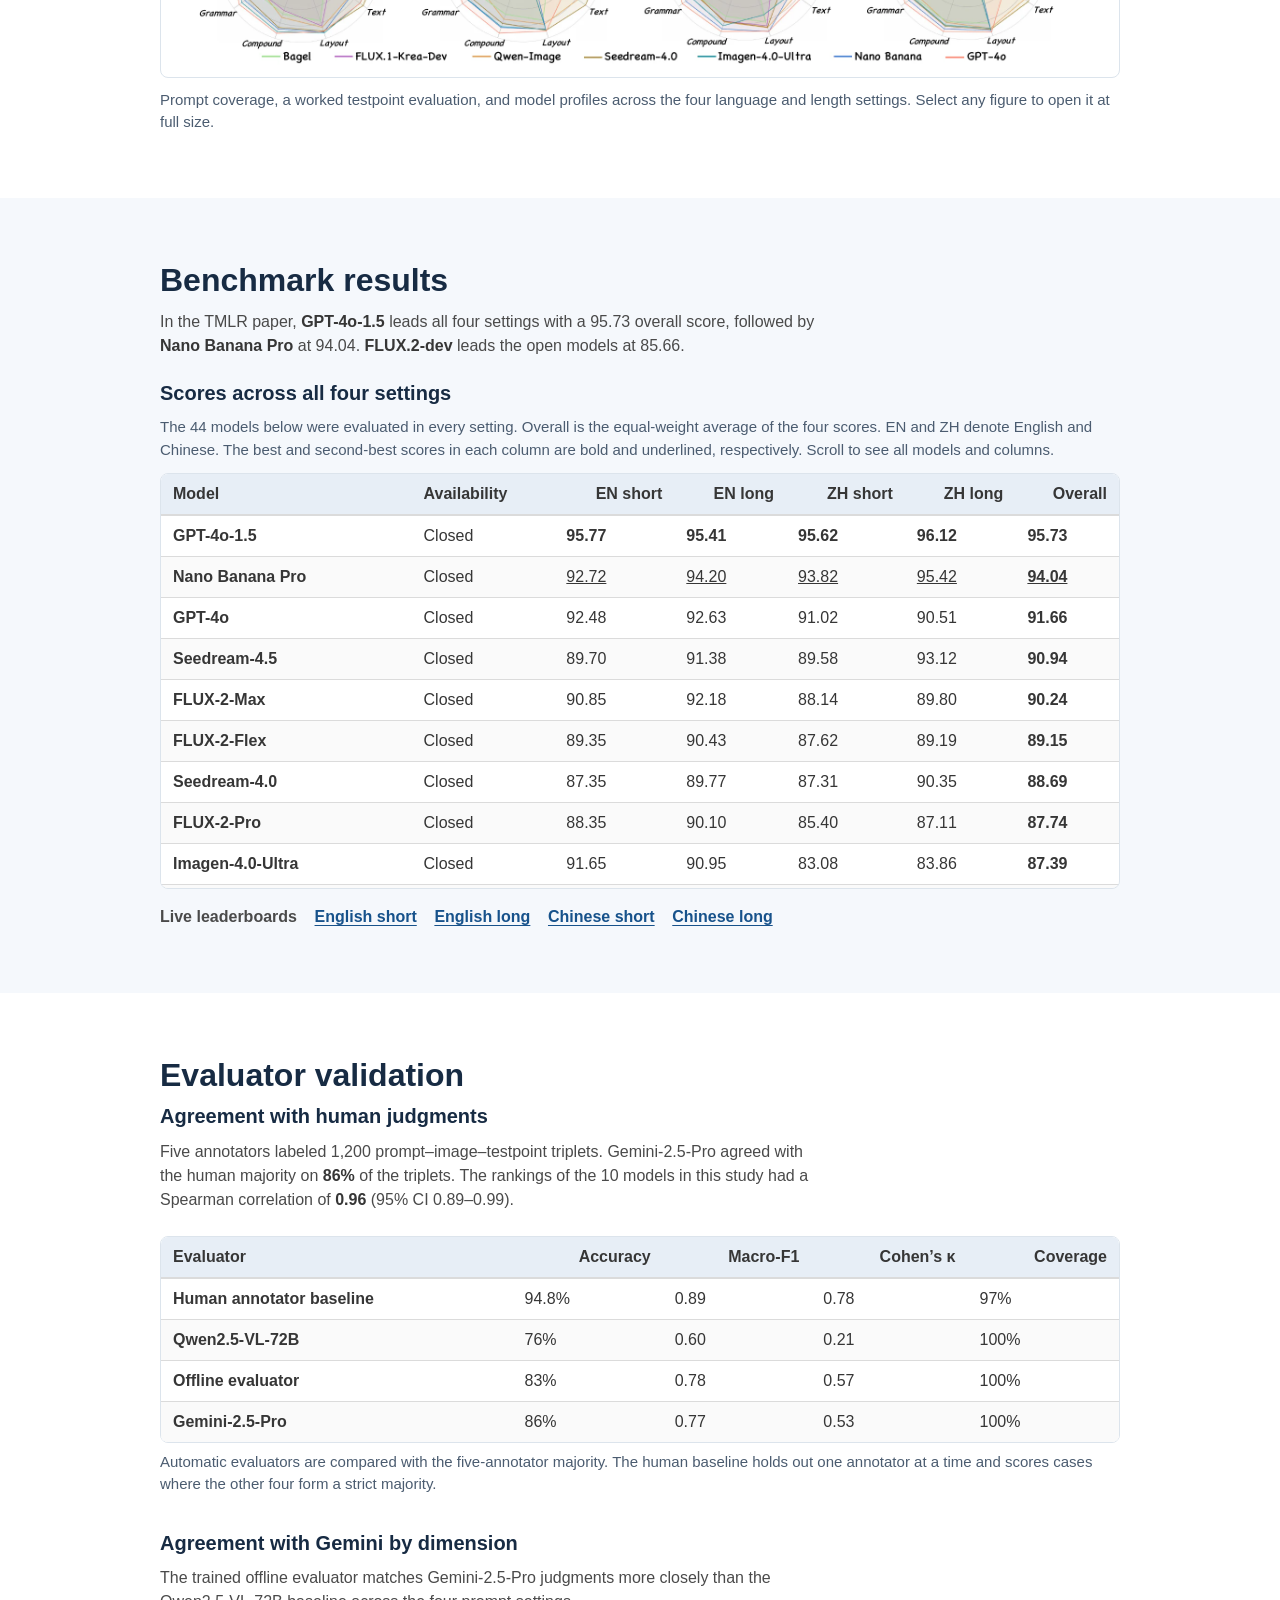
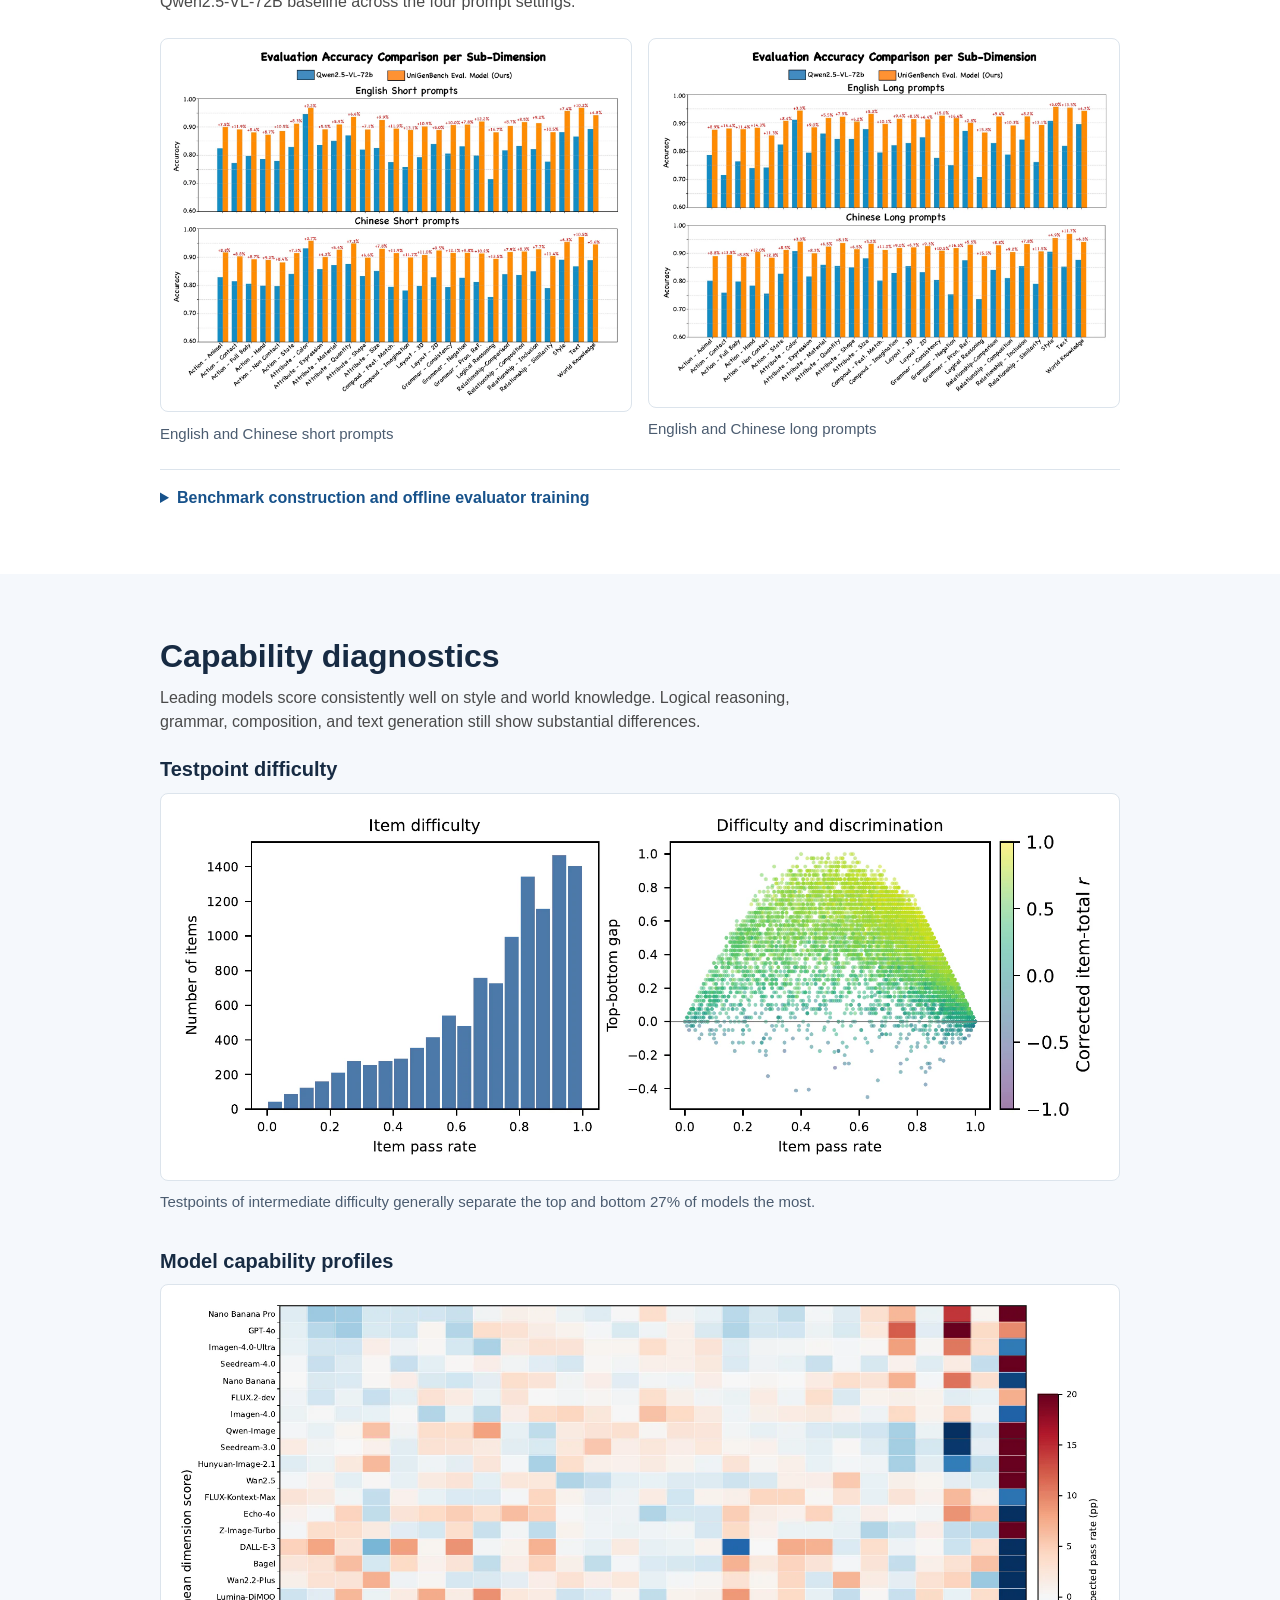
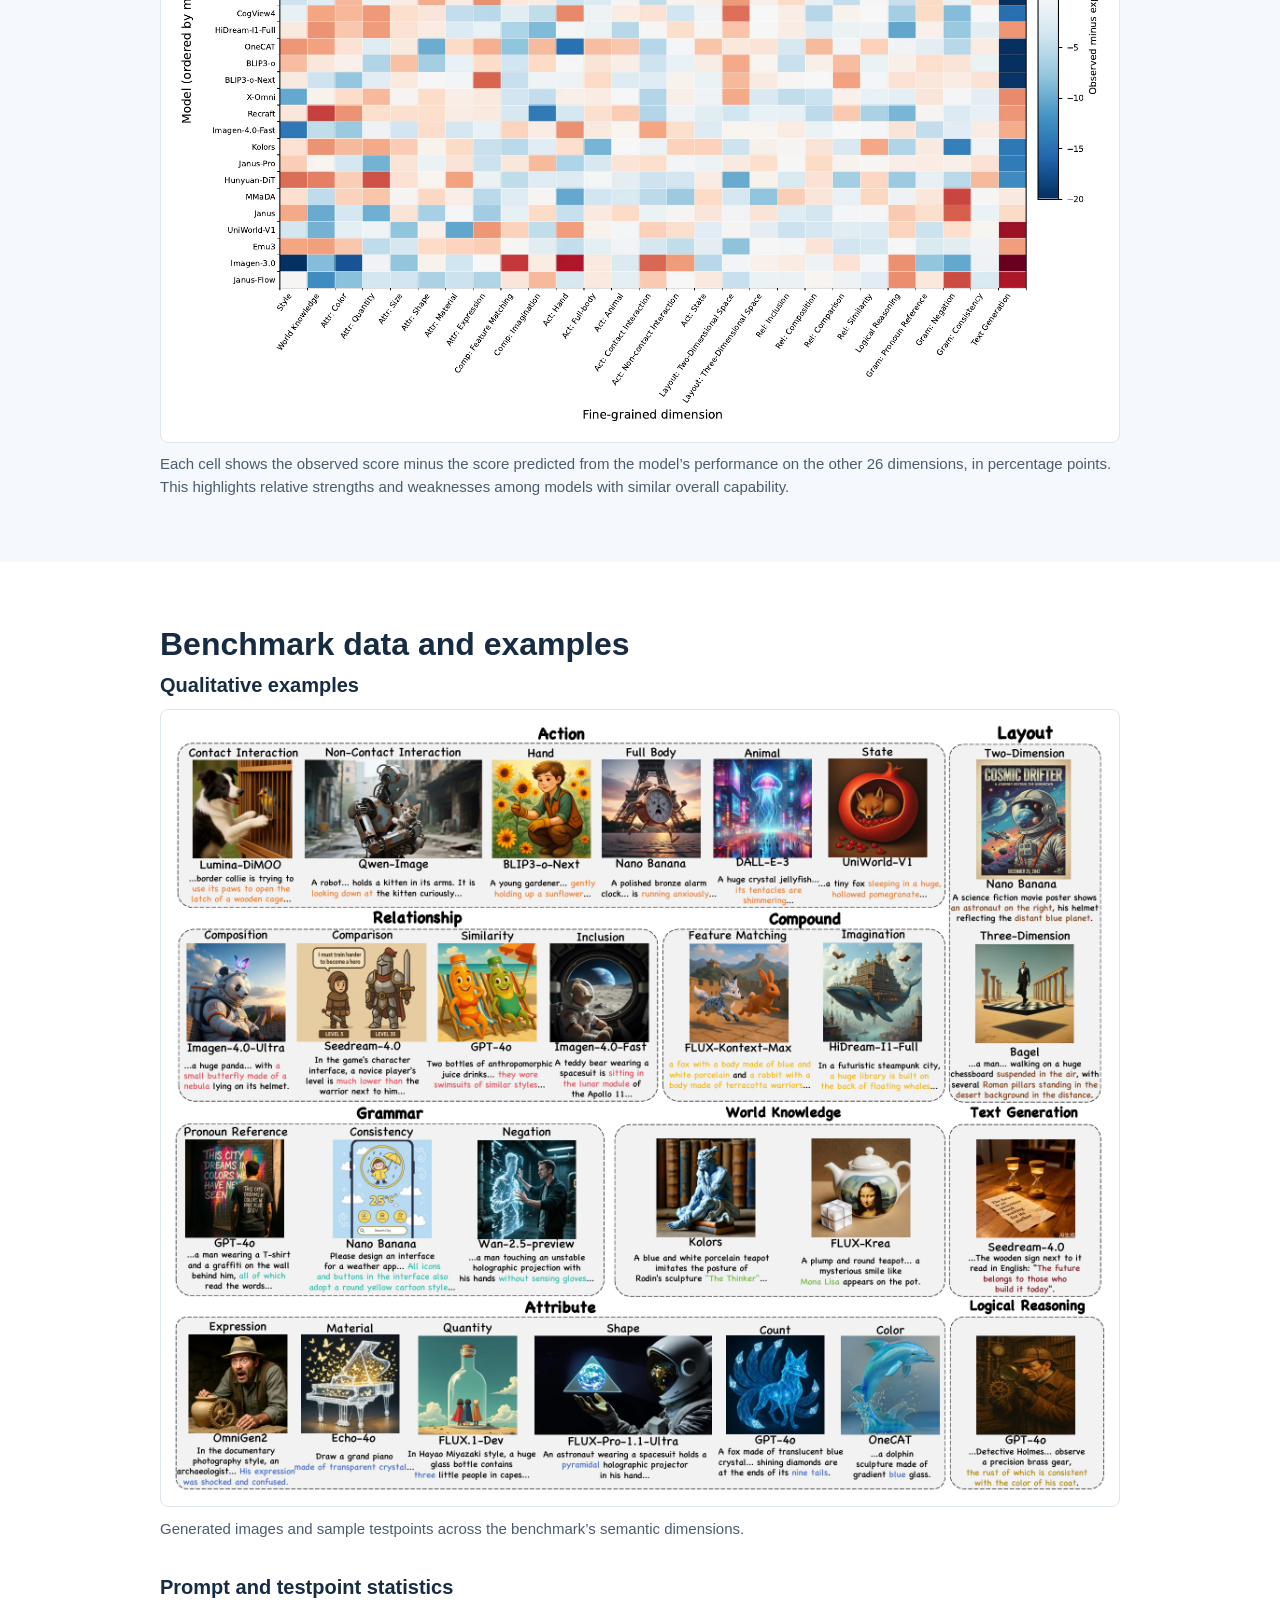
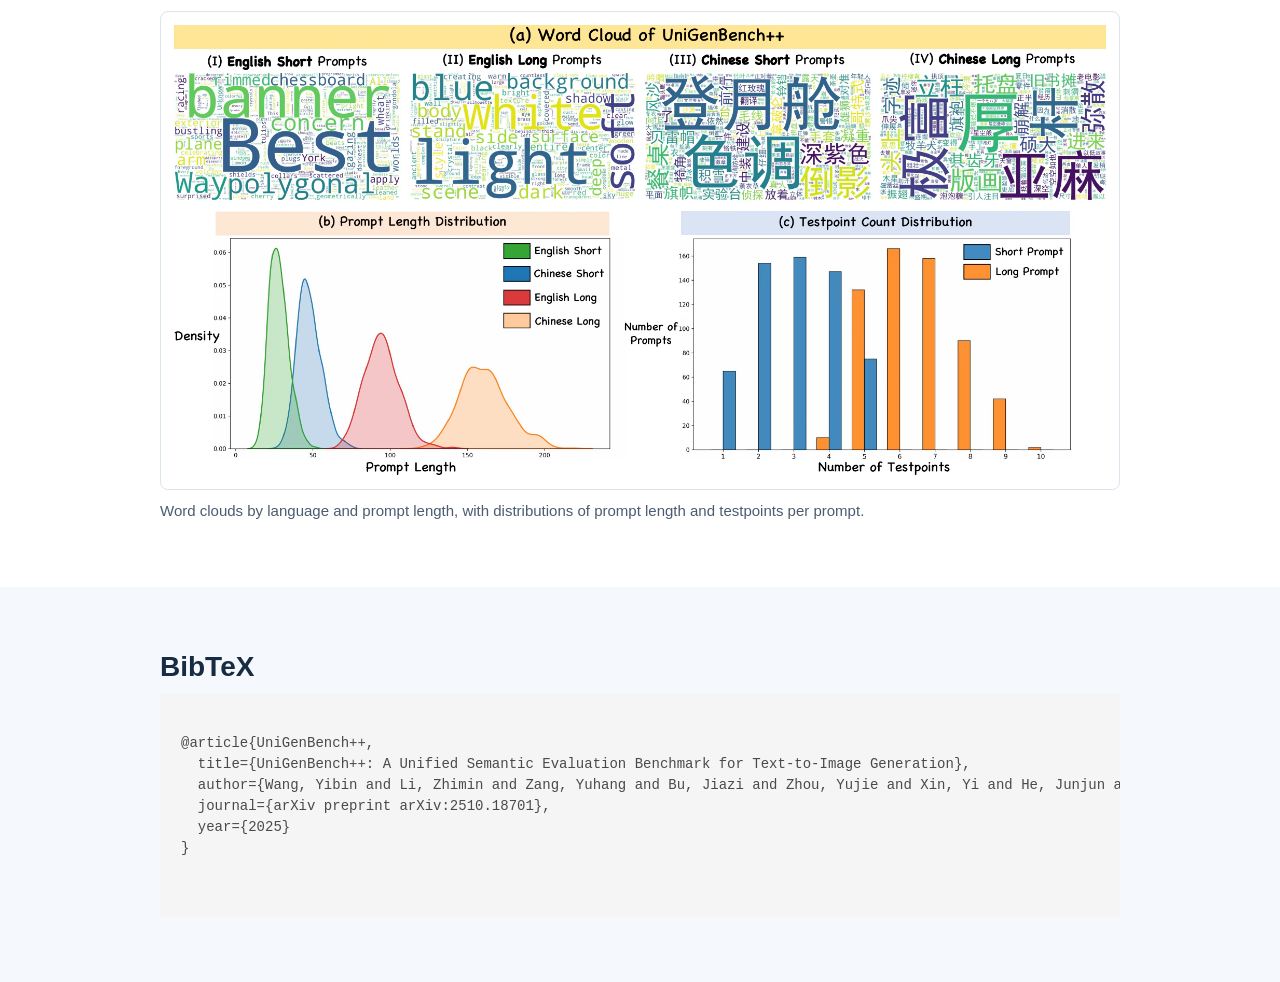
==== commit 20723dc7: "Refresh project figures and TMLR benchmark results" ====
--- a/docs/index.html
+++ b/docs/index.html
@@ -1,89 +1,28 @@
 <!DOCTYPE html>
 
-<html><head><meta http-equiv="Content-Type" content="text/html; charset=UTF-8"><style></style>
-  
+<html lang="en">
+<head>
+  <meta charset="UTF-8">
   <meta name="description" content="UniGenBench++: A Unified Semantic Evaluation Benchmark for Text-to-Image Generation">
   <meta name="keywords" content="Text-to-image Generation,Semantic Evaluation, Benchmark">
   <meta name="viewport" content="width=device-width, initial-scale=1.0">
   <title>UniGenBench++</title>
 
-
   <link rel="shortcut icon" href="https://picx.zhimg.com/v2-cb40b1f8c3125f3cfb9a4538e1c0f2b7_l.jpg?source=32738c0c" type="image/x-icon">
-  <link href="./static/css" rel="stylesheet">
 
   <link rel="stylesheet" href="./static/bulma.min.css">
-  <link rel="stylesheet" href="./static/bulma-carousel.min.css">
-  <link rel="stylesheet" href="./static/bulma-slider.min.css">
-  <link rel="stylesheet" href="./static/fontawesome.all.min.css">
-  <link rel="stylesheet" href="./static/academicons.min.css">
   <link rel="stylesheet" href="./static/index.css">
-  <link rel="stylesheet" href="./static/leaderboard.css">
-
-  <script type="text/javascript" src="./static/sort-table.js" defer=""></script>
-
-  <script src="https://ajax.googleapis.com/ajax/libs/jquery/3.5.1/jquery.min.js"></script>
-  <script defer="" src="./static/fontawesome.all.min.js"></script>
-  <script src="./static/bulma-carousel.min.js"></script>
-  <script src="./static/bulma-slider.min.js"></script>
-  <script src="./static/explorer-index.js"></script>
-  <script src="./static/question_card.js"></script>
-
-  <script src="./static/leaderboard_testmini.js"></script>  
-  <script src="./static/output_folders.js" defer=""></script>
-  <script src="./static/model_scores.js" defer=""></script>
-
-  <script src="./static/data_public.js" defer=""></script>
-
-  <style>
-      .center-container {
-            display: flex;
-            justify-content: center;
-            align-items: center;
-            height: 100%;
-            margin-top: -20px;
-        }
-    .node {
-      fill: #f8f1e4;
-      stroke: #000;
-      stroke-width: 1;
-      rx: 10;
-      ry: 10;
-    }
-    .node text {
-      font-size: 14px;
-      text-anchor: middle;
-    }
-    .link {
-      fill: none;
-      stroke: #000;
-      stroke-width: 2;
-    }
-    .badge {
-      font-size: 12px;
-    }
-  </style>
-
+  <script defer src="./static/fontawesome.all.min.js"></script>
 </head>
 <body>
 
-<nav class="navbar" role="navigation" aria-label="main navigation">
-  <div class="navbar-brand">
-    <a role="button" class="navbar-burger" aria-label="menu" aria-expanded="false">
-      <span aria-hidden="true"></span>
-      <span aria-hidden="true"></span>
-      <span aria-hidden="true"></span>
-    </a>
-  </div>
-</nav>
-
-
-<section class="hero">
+<section class="hero project-hero">
   <div class="hero-body">
     <div class="container is-max-desktop">
       <div class="columns is-centered">
         <div class="column has-text-centered">
-          <h1 class="title is-1 publication-title is-bold" style="display: inline-block; margin-right: 0px;">
-            <span style="vertical-align: middle">UniGenBench++: A Unified Semantic Evaluation Benchmark for Text-to-Image Generation</span>
+          <h1 class="title is-1 publication-title is-bold">
+            UniGenBench++: A Unified Semantic Evaluation Benchmark for Text-to-Image Generation
           </h1>
           <div class="is-size-5 publication-authors">
             <span class="author-block">
@@ -168,230 +107,228 @@
                   <span>Eval Images</span>
                   </a>
               </span>
-              <br>
-              <span class="link-block">
-                <a href="https://huggingface.co/spaces/CodeGoat24/UniGenBench_Leaderboard" class="external-link button is-normal is-rounded is-dark">
-                  <span class="icon">
-                      <!-- <i class="far fa-images"></i> -->
-                      <p style="font-size:18px">🏅</p>
-                      <!-- 🔗 -->
-                  </span>
-                  <span>EN Short</span>
-                </a>
-              </span> 
-              <span class="link-block">
-                <a href="https://huggingface.co/spaces/CodeGoat24/UniGenBench_Leaderboard_English_Long" class="external-link button is-normal is-rounded is-dark">
-                  <span class="icon">
-                      <!-- <i class="far fa-images"></i> -->
-                      <p style="font-size:18px">🏅</p>
-                      <!-- 🔗 -->
-                  </span>
-                  <span>EN Long</span>
-                </a>
-              </span> 
-            <span class="link-block">
-                <a href="https://huggingface.co/spaces/CodeGoat24/UniGenBench_Leaderboard_Chinese" class="external-link button is-normal is-rounded is-dark">
-                  <span class="icon">
-                      <!-- <i class="far fa-images"></i> -->
-                      <p style="font-size:18px">🏅</p>
-                      <!-- 🔗 -->
-                  </span>
-                  <span>ZH Short</span>
-                </a>
-              </span> 
-              <span class="link-block">
-                <a href="https://huggingface.co/spaces/CodeGoat24/UniGenBench_Leaderboard_Chinese_Long" class="external-link button is-normal is-rounded is-dark">
-                  <span class="icon">
-                      <!-- <i class="far fa-images"></i> -->
-                      <p style="font-size:18px">🏅</p>
-                      <!-- 🔗 -->
-                  </span>
-                  <span>ZH Long</span>
-                </a>
-              </span> 
             </div>
-
           </div>
+          <nav class="research-nav" aria-label="On this page">
+            <a href="#overview">Overview</a>
+            <a href="#results">Results</a>
+            <a href="#evaluator">Evaluator</a>
+            <a href="#diagnostics">Diagnostics</a>
+            <a href="#examples">Examples</a>
+          </nav>
         </div>
       </div>
     </div>
   </div>
 </section>
 
-
-<!-- Begin Teaser -->
-<div>
-<section class="section">
-  <div class="container is-max-desktop" >
-    <div class="columns is-centered has-text-centered">
-      <div class="column is-four-fifths">
-        <h2 class="title is-3">Overview</h2>
-
-      </div>
-    </div>
-    <div class="columns is-centered">
-      <div class="content has-text-centered" style="margin-top: 1cm;">
-        <img src="./static/images/teaser.png" alt="pipeline" >
-      </div>
-    </div>
-    
-    
-
-  </div>
-  </div>
-
-
-
-</section>
-  <section class="hero teaser">
-    <div class="container is-max-desktop">
-    <div class="columns is-centered has-text-centered">
-      <div class="column is-four-fifths">
-        <h2 class="title is-3">Benchmark Statistics</h2>
-
-      </div>
-    </div>
-      <div class="content has-text-centered">
-        <img src="static/images/word_cloud.png" alt="data-overview" width="800" height="600">
-      </div>
-      <div class="hero-body">
-        <h2 class="subtitle has-text-justified">
-          <p class="has-text-centered"><b>Benchmark Statistics.</b><br>(a) Word clouds for English and Chinese prompts in both short and long forms; (b) overall prompt length distribution; and (c) distribution of testpoint counts per prompt for short versus long versions.</p>
-        </h2>
-      </div>
-    </div>
-  </section>
-</div>
-
-
-
-
-
-
-
-
-</div>
-<!-- End Teaser -->
-
-<div>
-
-  <section class="hero teaser">
-    <div class="container is-max-desktop">
-    <div class="columns is-centered has-text-centered">
-      <div class="column is-four-fifths">
-        <h2 class="title is-3">Evaluation Dimensions</h2>
-
-
-      </div>
-    </div>
-      <div class="content has-text-centered">
-        <img src="static/images/testpoint_cases.png" alt="data-overview" width="1000" height="800">
-      </div>
-      <div class="hero-body">
-        <h2 class="subtitle has-text-justified">
-          <p class="has-text-centered"><b>Qualitative Cases.</b><br>We present qualitative examples of T2I models evaluated across our specified dimensions.</p>
-        </h2>
-      </div>
-    </div>
-  </section>
-</div>
-
-
-
-<section class="section">
-  <div class="container is-max-desktop" >
-    <div class="columns is-centered has-text-centered">
-      <div class="column is-four-fifths">
-        <h2 class="title is-3">Benchmark Construction and Offline Evaluation Model Training.</h2>
-
-
-      </div>
-    </div>
-
-    <div class="columns is-centered">
-    
-      <div class="content has-text-centered" style="margin-top: 1cm;">
-        <img src="./static/images/pipeline.png" alt="pipeline" width="600" height="400">
-      </div>
-    </div>
-    
-    
-  </div>
- 
-  <div class="columns is-centered">
-      <div class="content has-text-centered" style="margin-top: 1cm;">
-        <img src="./static/images/eval_acc.png" alt="pipeline" width="1400" height="1200">
-      </div>
-    </div>
-    
-    <div class="hero-body">
-      <h2 class="has-text-justified" style="margin-top: -1cm;">
-      <p class="has-text-centered"><b>Evaluation Accuracy Comparison.</b><br>Our dedicated evaluation model demonstrates a significant improvement in evaluation accuracy across all test points compared to the commonly used offline evaluation VLM, Qwen2.5-VL-72b.</p>
-      </h2>
-    </div>
-
-</section>
-
-<section class="section">
-  <div class="container is-max-desktop" >
-
-    <div class="columns is-centered has-text-centered">
-      <div class="column is-four-fifths">
-        <h4 class="title is-3">English Short Prompt Evaluation</h4>
-      </div>
-    </div>
-    <div class="columns is-centered">
-      <div class="content has-text-centered" style="margin-top: 1cm;">
-        <img src="./static/images/en_short.png" alt="pipeline" >
-      </div>
-    </div>
-    
-<div class="columns is-centered has-text-centered">
-      <div class="column is-four-fifths">
-        <h4 class="title is-3">English Long Prompt Evaluation</h4>
-      </div>
-    </div>
-    <div class="columns is-centered">
-      <div class="content has-text-centered" style="margin-top: 1cm;">
-        <img src="./static/images/en_long.png" alt="pipeline" >
-      </div>
-    </div>
-    
-    
-    <div class="columns is-centered has-text-centered">
-      <div class="column is-four-fifths">
-        <h4 class="title is-3">Chinese Short Prompt Evaluation</h4>
-      </div>
-    </div>
-    <div class="columns is-centered">
-      <div class="content has-text-centered" style="margin-top: 1cm;">
-        <img src="./static/images/zh_short.png" alt="pipeline" >
-      </div>
-    </div>
-    
-    <div class="columns is-centered has-text-centered">
-      <div class="column is-four-fifths">
-        <h4 class="title is-3">Chinese Long Prompt Evaluation</h4>
-      </div>
-    </div>
-    <div class="columns is-centered">
-      <div class="content has-text-centered" style="margin-top: 1cm;">
-        <img src="./static/images/zh_long.png" alt="pipeline" >
-      </div>
-    </div>
-  </div>
-  </div>
-  
-  
-    
-
-
-</section>
-
-
-      
-
-<section class="section" id="BibTeX">
+<main>
+  <section class="section research-section" id="overview" aria-labelledby="overview-heading">
+    <div class="container is-max-desktop">
+      <h2 class="title is-3" id="overview-heading">Benchmark overview</h2>
+      <p class="section-intro">UniGenBench++ measures how faithfully text-to-image models follow individual requirements in a prompt. Each prompt is available in English and Chinese, in short and long forms.</p>
+
+      <dl class="benchmark-stats">
+        <div><dt>Prompt concepts</dt><dd>600</dd></div>
+        <div><dt>Prompt themes</dt><dd>5</dd></div>
+        <div><dt>Primary dimensions</dt><dd>10</dd></div>
+        <div><dt>Fine-grained dimensions</dt><dd>27</dd></div>
+      </dl>
+
+      <figure class="research-figure">
+        <a class="figure-image" href="./static/images/benchmark-overview.webp" target="_blank" rel="noopener" aria-label="Open the full-size benchmark overview">
+          <img src="./static/images/benchmark-overview.webp" width="2000" height="1507" decoding="async" alt="Prompt themes and testpoint coverage, a worked example of image evaluation, and model performance profiles across four settings">
+        </a>
+        <figcaption>Prompt coverage, a worked testpoint evaluation, and model profiles across the four language and length settings. Select any figure to open it at full size.</figcaption>
+      </figure>
+    </div>
+  </section>
+
+  <section class="section research-section research-section-tinted" id="results" aria-labelledby="results-heading">
+    <div class="container is-max-desktop">
+      <h2 class="title is-3" id="results-heading">Benchmark results</h2>
+      <p class="section-intro">In the TMLR paper, <strong>GPT-4o-1.5</strong> leads all four settings with a 95.73 overall score, followed by <strong>Nano Banana Pro</strong> at 94.04. <strong>FLUX.2-dev</strong> leads the open models at 85.66.</p>
+
+      <h3 class="title is-5" id="scores-heading">Scores across all four settings</h3>
+      <p class="table-note" id="scores-note">The 44 models below were evaluated in every setting. Overall is the equal-weight average of the four scores. EN and ZH denote English and Chinese. The best and second-best scores in each column are bold and underlined, respectively. Scroll to see all models and columns.</p>
+      <div class="table-scroll model-scores" tabindex="0" role="region" aria-labelledby="scores-heading" aria-describedby="scores-note">
+        <table class="table is-striped is-fullwidth research-table">
+          <thead>
+            <tr>
+              <th scope="col">Model</th>
+              <th scope="col">Availability</th>
+              <th scope="col">EN short</th>
+              <th scope="col">EN long</th>
+              <th scope="col">ZH short</th>
+              <th scope="col">ZH long</th>
+              <th scope="col">Overall</th>
+            </tr>
+          </thead>
+          <tbody>
+            <tr><th scope="row">GPT-4o-1.5</th><td>Closed</td><td><strong>95.77</strong></td><td><strong>95.41</strong></td><td><strong>95.62</strong></td><td><strong>96.12</strong></td><td><strong>95.73</strong></td></tr>
+            <tr><th scope="row">Nano Banana Pro</th><td>Closed</td><td><u>92.72</u></td><td><u>94.20</u></td><td><u>93.82</u></td><td><u>95.42</u></td><td><u>94.04</u></td></tr>
+            <tr><th scope="row">GPT-4o</th><td>Closed</td><td>92.48</td><td>92.63</td><td>91.02</td><td>90.51</td><td>91.66</td></tr>
+            <tr><th scope="row">Seedream-4.5</th><td>Closed</td><td>89.70</td><td>91.38</td><td>89.58</td><td>93.12</td><td>90.94</td></tr>
+            <tr><th scope="row">FLUX-2-Max</th><td>Closed</td><td>90.85</td><td>92.18</td><td>88.14</td><td>89.80</td><td>90.24</td></tr>
+            <tr><th scope="row">FLUX-2-Flex</th><td>Closed</td><td>89.35</td><td>90.43</td><td>87.62</td><td>89.19</td><td>89.15</td></tr>
+            <tr><th scope="row">Seedream-4.0</th><td>Closed</td><td>87.35</td><td>89.77</td><td>87.31</td><td>90.35</td><td>88.69</td></tr>
+            <tr><th scope="row">FLUX-2-Pro</th><td>Closed</td><td>88.35</td><td>90.10</td><td>85.40</td><td>87.11</td><td>87.74</td></tr>
+            <tr><th scope="row">Imagen-4.0-Ultra</th><td>Closed</td><td>91.65</td><td>90.95</td><td>83.08</td><td>83.86</td><td>87.39</td></tr>
+            <tr><th scope="row">FLUX.2-dev</th><td>Open</td><td>84.76</td><td>90.31</td><td>81.44</td><td>86.12</td><td>85.66</td></tr>
+            <tr><th scope="row">Nano Banana</th><td>Closed</td><td>87.29</td><td>88.82</td><td>80.45</td><td>83.17</td><td>84.93</td></tr>
+            <tr><th scope="row">Z-Image</th><td>Open</td><td>78.10</td><td>86.77</td><td>81.69</td><td>89.17</td><td>83.93</td></tr>
+            <tr><th scope="row">Imagen-4.0</th><td>Closed</td><td>85.84</td><td>85.34</td><td>79.52</td><td>79.90</td><td>82.65</td></tr>
+            <tr><th scope="row">Qwen-Image</th><td>Open</td><td>78.36</td><td>83.94</td><td>81.04</td><td>86.91</td><td>82.56</td></tr>
+            <tr><th scope="row">Seedream-3.0</th><td>Closed</td><td>78.41</td><td>80.99</td><td>81.68</td><td>86.14</td><td>81.80</td></tr>
+            <tr><th scope="row">Wan2.5</th><td>Closed</td><td>77.87</td><td>84.56</td><td>78.86</td><td>84.36</td><td>81.41</td></tr>
+            <tr><th scope="row">Hunyuan-Image-2.1</th><td>Open</td><td>74.64</td><td>82.19</td><td>77.76</td><td>87.01</td><td>80.40</td></tr>
+            <tr><th scope="row">FLUX.2-Klein-base-9b</th><td>Open</td><td>79.35</td><td>86.45</td><td>73.81</td><td>81.41</td><td>80.25</td></tr>
+            <tr><th scope="row">FLUX.2-Klein-9b</th><td>Open</td><td>78.28</td><td>85.06</td><td>75.19</td><td>81.74</td><td>80.07</td></tr>
+            <tr><th scope="row">LongCat-Image</th><td>Open</td><td>73.54</td><td>81.28</td><td>75.97</td><td>83.14</td><td>78.48</td></tr>
+            <tr><th scope="row">Z-Image-Turbo</th><td>Open</td><td>71.40</td><td>80.72</td><td>74.18</td><td>83.69</td><td>77.50</td></tr>
+            <tr><th scope="row">FLUX-Kontext-Max</th><td>Closed</td><td>80.00</td><td>80.88</td><td>71.85</td><td>75.24</td><td>76.99</td></tr>
+            <tr><th scope="row">Echo-4o</th><td>Open</td><td>69.12</td><td>76.41</td><td>72.40</td><td>78.31</td><td>74.06</td></tr>
+            <tr><th scope="row">GLM-Image</th><td>Open</td><td>67.23</td><td>75.48</td><td>70.57</td><td>79.11</td><td>73.10</td></tr>
+            <tr><th scope="row">DALL-E-3</th><td>Closed</td><td>68.85</td><td>70.82</td><td>67.93</td><td>71.16</td><td>69.69</td></tr>
+            <tr><th scope="row">Bagel</th><td>Open</td><td>59.91</td><td>71.26</td><td>65.69</td><td>75.75</td><td>68.15</td></tr>
+            <tr><th scope="row">Wan2.2-Plus</th><td>Closed</td><td>64.82</td><td>68.76</td><td>66.96</td><td>70.05</td><td>67.65</td></tr>
+            <tr><th scope="row">OmniGen2</th><td>Open</td><td>63.09</td><td>71.39</td><td>63.20</td><td>70.75</td><td>67.11</td></tr>
+            <tr><th scope="row">Lumina-DiMOO</th><td>Open</td><td>71.12</td><td>71.81</td><td>58.35</td><td>63.80</td><td>66.27</td></tr>
+            <tr><th scope="row">HiDream-I1-Full</th><td>Open</td><td>71.36</td><td>74.25</td><td>50.65</td><td>50.70</td><td>61.74</td></tr>
+            <tr><th scope="row">CogView4</th><td>Open</td><td>56.00</td><td>67.68</td><td>55.14</td><td>68.09</td><td>61.73</td></tr>
+            <tr><th scope="row">OneCAT</th><td>Open</td><td>58.28</td><td>62.80</td><td>56.77</td><td>61.40</td><td>59.81</td></tr>
+            <tr><th scope="row">BLIP3-o</th><td>Open</td><td>59.57</td><td>61.01</td><td>59.25</td><td>59.25</td><td>59.77</td></tr>
+            <tr><th scope="row">Recraft</th><td>Closed</td><td>62.63</td><td>60.93</td><td>57.67</td><td>56.90</td><td>59.53</td></tr>
+            <tr><th scope="row">X-Omni</th><td>Open</td><td>53.77</td><td>67.00</td><td>53.69</td><td>62.18</td><td>59.16</td></tr>
+            <tr><th scope="row">BLIP3-o-Next</th><td>Open</td><td>65.15</td><td>71.03</td><td>44.48</td><td>54.55</td><td>58.80</td></tr>
+            <tr><th scope="row">Kolors</th><td>Open</td><td>46.07</td><td>53.60</td><td>58.80</td><td>65.12</td><td>55.90</td></tr>
+            <tr><th scope="row">Janus-Pro</th><td>Open</td><td>61.36</td><td>71.11</td><td>30.83</td><td>60.21</td><td>55.88</td></tr>
+            <tr><th scope="row">Hunyuan-DiT</th><td>Open</td><td>51.38</td><td>54.88</td><td>53.36</td><td>55.57</td><td>53.80</td></tr>
+            <tr><th scope="row">Janus</th><td>Open</td><td>51.60</td><td>60.37</td><td>30.98</td><td>33.63</td><td>44.14</td></tr>
+            <tr><th scope="row">MMaDA</th><td>Open</td><td>41.35</td><td>40.10</td><td>44.00</td><td>50.61</td><td>44.02</td></tr>
+            <tr><th scope="row">UniWorld-V1</th><td>Open</td><td>63.11</td><td>69.60</td><td>15.21</td><td>21.50</td><td>42.35</td></tr>
+            <tr><th scope="row">Emu3</th><td>Open</td><td>45.42</td><td>50.95</td><td>33.91</td><td>35.95</td><td>41.56</td></tr>
+            <tr><th scope="row">Janus-Flow</th><td>Open</td><td>47.10</td><td>54.80</td><td>20.93</td><td>23.09</td><td>36.48</td></tr>
+          </tbody>
+        </table>
+      </div>
+
+      <nav class="leaderboard-links" aria-label="Live leaderboards">
+        <span>Live leaderboards</span>
+        <a href="https://huggingface.co/spaces/CodeGoat24/UniGenBench_Leaderboard">English short</a>
+        <a href="https://huggingface.co/spaces/CodeGoat24/UniGenBench_Leaderboard_English_Long">English long</a>
+        <a href="https://huggingface.co/spaces/CodeGoat24/UniGenBench_Leaderboard_Chinese">Chinese short</a>
+        <a href="https://huggingface.co/spaces/CodeGoat24/UniGenBench_Leaderboard_Chinese_Long">Chinese long</a>
+      </nav>
+    </div>
+  </section>
+
+  <section class="section research-section" id="evaluator" aria-labelledby="evaluator-heading">
+    <div class="container is-max-desktop">
+      <h2 class="title is-3" id="evaluator-heading">Evaluator validation</h2>
+      <h3 class="title is-5" id="human-heading">Agreement with human judgments</h3>
+      <p class="section-intro">Five annotators labeled 1,200 prompt–image–testpoint triplets. Gemini-2.5-Pro agreed with the human majority on <strong>86%</strong> of the triplets. The rankings of the 10 models in this study had a Spearman correlation of <strong>0.96</strong> (95% CI 0.89–0.99).</p>
+      <div class="table-scroll" tabindex="0" role="region" aria-labelledby="human-heading" aria-describedby="human-note">
+        <table class="table is-striped is-fullwidth research-table">
+          <thead>
+            <tr>
+              <th scope="col">Evaluator</th>
+              <th scope="col">Accuracy</th>
+              <th scope="col">Macro-F1</th>
+              <th scope="col">Cohen’s κ</th>
+              <th scope="col">Coverage</th>
+            </tr>
+          </thead>
+          <tbody>
+            <tr><th scope="row">Human annotator baseline</th><td>94.8%</td><td>0.89</td><td>0.78</td><td>97%</td></tr>
+            <tr><th scope="row">Qwen2.5-VL-72B</th><td>76%</td><td>0.60</td><td>0.21</td><td>100%</td></tr>
+            <tr><th scope="row">Offline evaluator</th><td>83%</td><td>0.78</td><td>0.57</td><td>100%</td></tr>
+            <tr><th scope="row">Gemini-2.5-Pro</th><td>86%</td><td>0.77</td><td>0.53</td><td>100%</td></tr>
+          </tbody>
+        </table>
+      </div>
+      <p class="table-note" id="human-note">Automatic evaluators are compared with the five-annotator majority. The human baseline holds out one annotator at a time and scores cases where the other four form a strict majority.</p>
+
+      <div class="research-subsection">
+        <h3 class="title is-5">Agreement with Gemini by dimension</h3>
+        <p class="section-intro">The trained offline evaluator matches Gemini-2.5-Pro judgments more closely than the Qwen2.5-VL-72B baseline across the four prompt settings.</p>
+        <div class="figure-pair">
+          <figure class="research-figure">
+            <a class="figure-image" href="./static/images/evaluator-short-prompts.webp" target="_blank" rel="noopener" aria-label="Open the full-size short-prompt evaluator comparison">
+              <img src="./static/images/evaluator-short-prompts.webp" width="1500" height="1171" loading="lazy" decoding="async" alt="Bar charts of agreement with Gemini for each evaluated dimension on English and Chinese short prompts">
+            </a>
+            <figcaption>English and Chinese short prompts</figcaption>
+          </figure>
+          <figure class="research-figure">
+            <a class="figure-image" href="./static/images/evaluator-long-prompts.webp" target="_blank" rel="noopener" aria-label="Open the full-size long-prompt evaluator comparison">
+              <img src="./static/images/evaluator-long-prompts.webp" width="1500" height="1156" loading="lazy" decoding="async" alt="Bar charts of agreement with Gemini for each evaluated dimension on English and Chinese long prompts">
+            </a>
+            <figcaption>English and Chinese long prompts</figcaption>
+          </figure>
+        </div>
+      </div>
+
+      <details class="pipeline-details">
+        <summary>Benchmark construction and offline evaluator training</summary>
+        <figure class="research-figure research-figure-narrow">
+          <a class="figure-image" href="./static/images/evaluation-pipeline.webp" target="_blank" rel="noopener" aria-label="Open the full-size benchmark and evaluator pipeline">
+            <img src="./static/images/evaluation-pipeline.webp" width="1440" height="2039" loading="lazy" decoding="async" alt="Pipeline for constructing prompts and testpoints, training the offline evaluator, and evaluating example images in English and Chinese">
+          </a>
+          <figcaption>How prompts and testpoints are constructed, how the offline evaluator is trained, and how it scores sample images in both languages.</figcaption>
+        </figure>
+      </details>
+    </div>
+  </section>
+
+  <section class="section research-section research-section-tinted" id="diagnostics" aria-labelledby="diagnostics-heading">
+    <div class="container is-max-desktop">
+      <h2 class="title is-3" id="diagnostics-heading">Capability diagnostics</h2>
+      <p class="section-intro">Leading models score consistently well on style and world knowledge. Logical reasoning, grammar, composition, and text generation still show substantial differences.</p>
+
+      <h3 class="title is-5">Testpoint difficulty</h3>
+      <figure class="research-figure">
+        <a class="figure-image" href="./static/images/testpoint-difficulty.webp" target="_blank" rel="noopener" aria-label="Open the full-size testpoint difficulty analysis">
+          <img src="./static/images/testpoint-difficulty.webp" width="1800" height="698" loading="lazy" decoding="async" alt="Distribution of testpoint pass rates and the performance gap between top and bottom model groups at different pass rates">
+        </a>
+        <figcaption>Testpoints of intermediate difficulty generally separate the top and bottom 27% of models the most.</figcaption>
+      </figure>
+
+      <div class="research-subsection">
+        <h3 class="title is-5">Model capability profiles</h3>
+        <figure class="research-figure">
+          <a class="figure-image" href="./static/images/residual-capabilities.webp" target="_blank" rel="noopener" aria-label="Open the full-size model capability profiles">
+            <img src="./static/images/residual-capabilities.webp" width="1800" height="1412" loading="lazy" decoding="async" alt="Heatmap of the difference between observed and predicted scores for each model and fine-grained dimension">
+          </a>
+          <figcaption>Each cell shows the observed score minus the score predicted from the model’s performance on the other 26 dimensions, in percentage points. This highlights relative strengths and weaknesses among models with similar overall capability.</figcaption>
+        </figure>
+      </div>
+    </div>
+  </section>
+
+  <section class="section research-section" id="examples" aria-labelledby="examples-heading">
+    <div class="container is-max-desktop">
+      <h2 class="title is-3" id="examples-heading">Benchmark data and examples</h2>
+      <h3 class="title is-5">Qualitative examples</h3>
+      <figure class="research-figure">
+        <a class="figure-image" href="./static/images/qualitative-examples.webp" target="_blank" rel="noopener" aria-label="Open the full-size qualitative examples">
+          <img src="./static/images/qualitative-examples.webp" width="2000" height="1654" loading="lazy" decoding="async" alt="Generated images illustrating evaluation criteria for actions, relationships, composition, grammar, world knowledge, text, attributes, layout, and logic">
+        </a>
+        <figcaption>Generated images and sample testpoints across the benchmark’s semantic dimensions.</figcaption>
+      </figure>
+
+      <div class="research-subsection">
+        <h3 class="title is-5">Prompt and testpoint statistics</h3>
+        <figure class="research-figure">
+          <a class="figure-image" href="./static/images/benchmark-statistics.webp" target="_blank" rel="noopener" aria-label="Open the full-size benchmark statistics">
+            <img src="./static/images/benchmark-statistics.webp" width="1800" height="874" loading="lazy" decoding="async" alt="English and Chinese word clouds and distributions of prompt lengths and testpoints per prompt">
+          </a>
+          <figcaption>Word clouds by language and prompt length, with distributions of prompt length and testpoints per prompt.</figcaption>
+        </figure>
+      </div>
+    </div>
+  </section>
+
+<section class="section research-section research-section-tinted" id="BibTeX">
   <div class="container is-max-desktop content">
     <h2 class="title">BibTeX</h2>
     <pre><code>
@@ -405,5 +342,7 @@
     </code></pre>
   </div>
 </section>
-
-</body></html>
+</main>
+
+</body>
+</html>
--- a/docs/static/index.css
+++ b/docs/static/index.css
@@ -149,4 +149,240 @@
     flex-direction: column;
     justify-content: space-around;
   }
-}+}
+
+.project-hero {
+  background: #f5f8fc;
+  border-bottom: 1px solid #dce4ec;
+}
+
+.project-hero .hero-body {
+  padding: clamp(2.5rem, 6vw, 4.5rem) 1.25rem 1.5rem;
+}
+
+.project-hero .publication-title {
+  color: #172b43;
+  font-size: clamp(1.85rem, 4.5vw, 3rem);
+  line-height: 1.12;
+}
+
+.research-nav,
+.leaderboard-links {
+  display: flex;
+  flex-wrap: wrap;
+  align-items: center;
+  gap: 0.5rem 1.1rem;
+}
+
+.research-nav {
+  justify-content: center;
+  border-top: 1px solid #dce4ec;
+  padding-top: 1rem;
+}
+
+.research-nav a,
+.leaderboard-links a {
+  color: #17528b;
+  font-weight: 600;
+  text-decoration: underline;
+  text-underline-offset: 0.2em;
+}
+
+.research-section {
+  padding: clamp(2.5rem, 6vw, 4rem) 1.25rem;
+  scroll-margin-top: 1rem;
+}
+
+.research-section-tinted {
+  background: #f5f8fc;
+}
+
+.research-section .title {
+  color: #172b43;
+  margin-bottom: 0.75rem;
+}
+
+.section-intro {
+  max-width: 75ch;
+  margin-bottom: 1.5rem;
+}
+
+.research-subsection {
+  margin-top: 2.25rem;
+}
+
+.benchmark-stats {
+  display: grid;
+  grid-template-columns: repeat(4, minmax(0, 1fr));
+  gap: 0.75rem;
+  margin: 0 0 1.5rem;
+}
+
+.benchmark-stats div {
+  display: flex;
+  flex-direction: column-reverse;
+  padding: 0.8rem 1rem;
+  border: 1px solid #dce4ec;
+  border-radius: 0.5rem;
+  background: #f5f8fc;
+}
+
+.benchmark-stats dt {
+  color: #38495d;
+}
+
+.benchmark-stats dd {
+  color: #172b43;
+  font-size: 1.75rem;
+  font-weight: 700;
+  line-height: 1.2;
+}
+
+.research-figure {
+  margin: 0;
+}
+
+.research-figure-narrow {
+  max-width: 42rem;
+}
+
+.figure-image {
+  display: block;
+  padding: clamp(0.25rem, 1vw, 0.75rem);
+  border: 1px solid #dce4ec;
+  border-radius: 0.5rem;
+  background: #fff;
+}
+
+.figure-image:hover {
+  border-color: #7290af;
+}
+
+.figure-image img {
+  display: block;
+  width: 100%;
+  height: auto;
+}
+
+.research-figure figcaption,
+.table-note {
+  color: #4b5c70;
+  font-size: 0.9375rem;
+}
+
+.research-figure figcaption {
+  margin-top: 0.65rem;
+}
+
+.table-note {
+  margin: 0.5rem 0 0.75rem;
+}
+
+.figure-pair {
+  display: grid;
+  grid-template-columns: repeat(2, minmax(0, 1fr));
+  gap: 1rem;
+}
+
+.table-scroll {
+  overflow: auto;
+  border: 1px solid #dce4ec;
+  border-radius: 0.5rem;
+}
+
+.model-scores {
+  max-height: 26rem;
+}
+
+.research-table {
+  margin: 0;
+  font-variant-numeric: tabular-nums;
+}
+
+.research-table th,
+.research-table td {
+  white-space: nowrap;
+}
+
+.research-table th[scope="row"] {
+  font-weight: 600;
+  position: sticky;
+  left: 0;
+  background: #fff;
+}
+
+.research-table th[scope="col"] {
+  position: sticky;
+  top: 0;
+  z-index: 1;
+  background: #e7eef6;
+}
+
+.research-table td,
+.research-table th[scope="col"]:not(:first-child) {
+  text-align: right;
+}
+
+.model-scores .research-table :is(th, td):nth-child(2) {
+  text-align: left;
+}
+
+.research-table tbody tr:nth-child(even) th[scope="row"] {
+  background: #fafafa;
+}
+
+.research-table th[scope="col"]:first-child {
+  left: 0;
+  z-index: 2;
+}
+
+.model-scores td:last-child {
+  font-weight: 600;
+}
+
+.leaderboard-links {
+  margin-top: 1rem;
+}
+
+.leaderboard-links span {
+  font-weight: 700;
+}
+
+.pipeline-details {
+  margin-top: 1.5rem;
+  border-top: 1px solid #dce4ec;
+  padding-top: 1rem;
+}
+
+.pipeline-details summary {
+  color: #17528b;
+  cursor: pointer;
+  font-weight: 600;
+}
+
+.pipeline-details figure {
+  margin-top: 0.75rem;
+}
+
+.research-nav a:focus-visible,
+.leaderboard-links a:focus-visible,
+.figure-image:focus-visible,
+.table-scroll:focus-visible,
+.pipeline-details summary:focus-visible {
+  outline: 2px solid #17528b;
+  outline-offset: 3px;
+}
+
+@media screen and (max-width: 640px) {
+  .benchmark-stats {
+    grid-template-columns: repeat(2, minmax(0, 1fr));
+  }
+
+  .figure-pair {
+    grid-template-columns: 1fr;
+  }
+
+  .research-section .title.is-3 {
+    font-size: 1.65rem;
+  }
+}
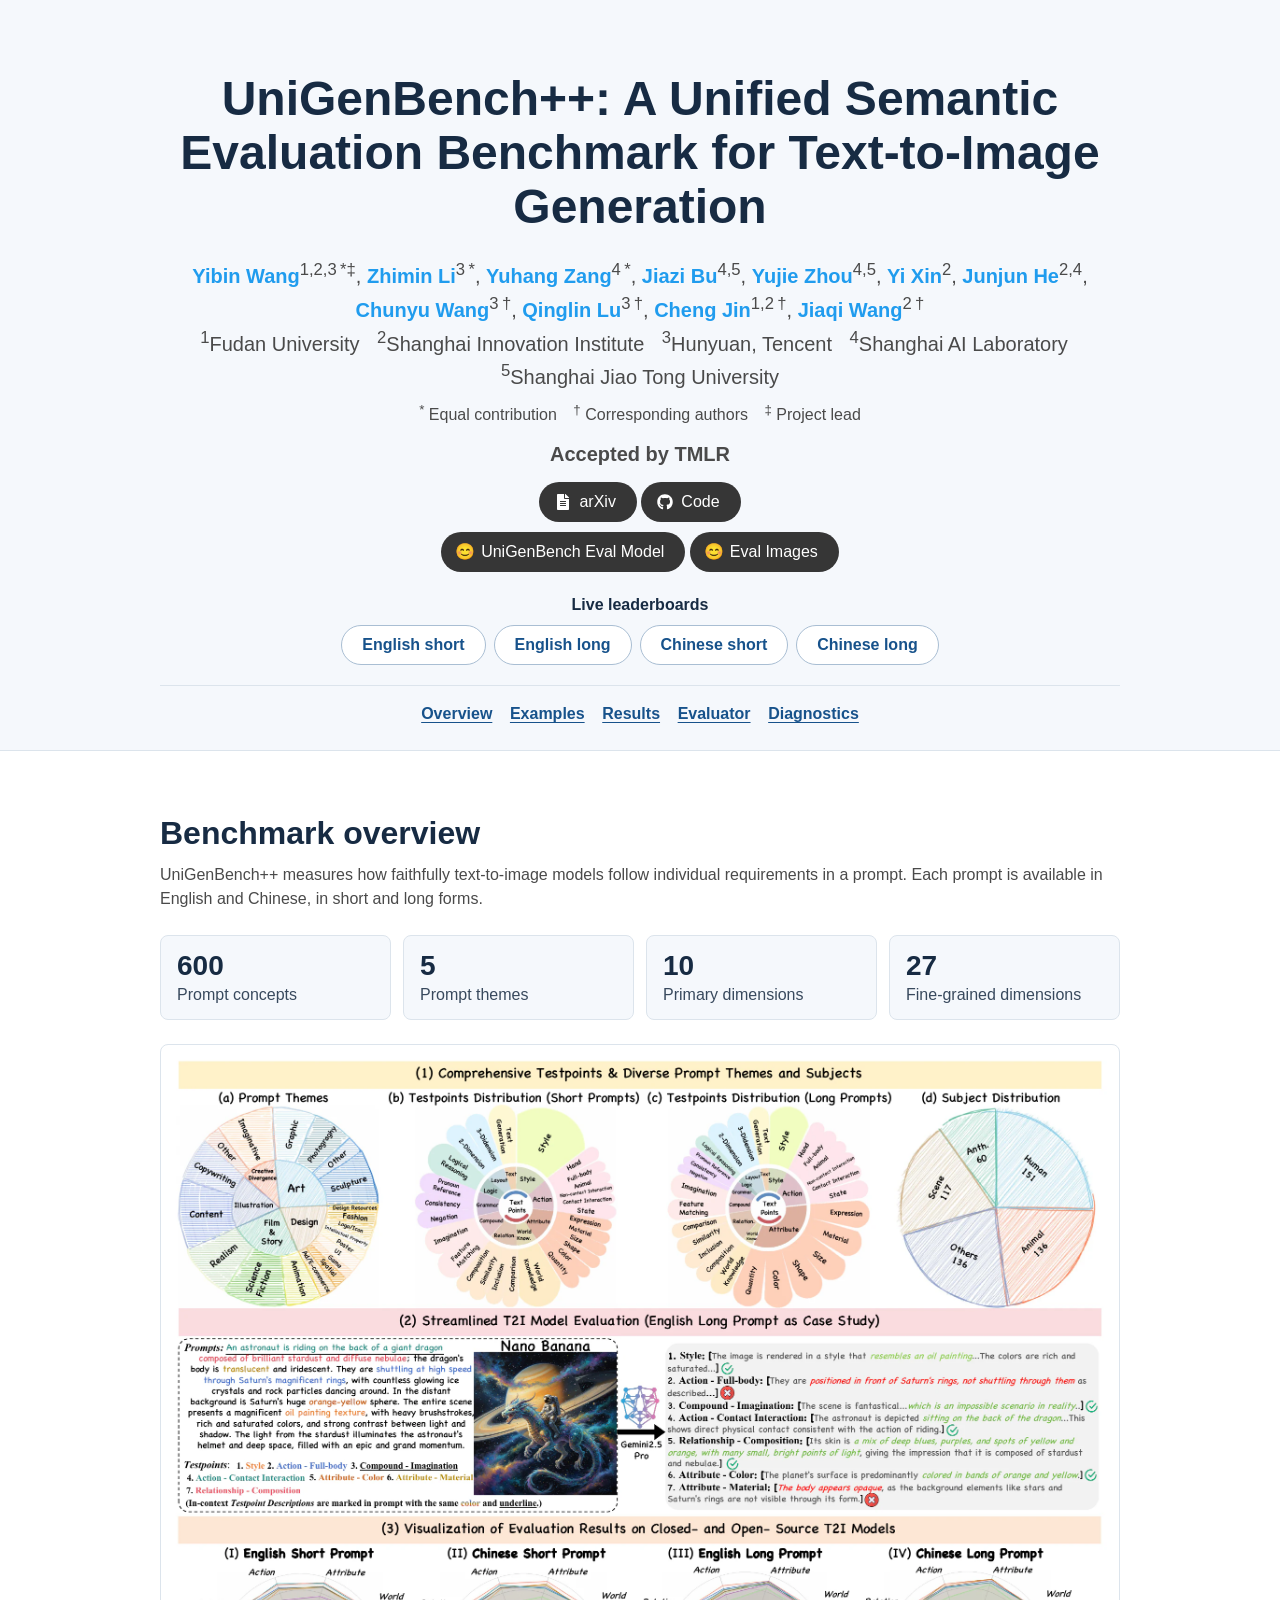
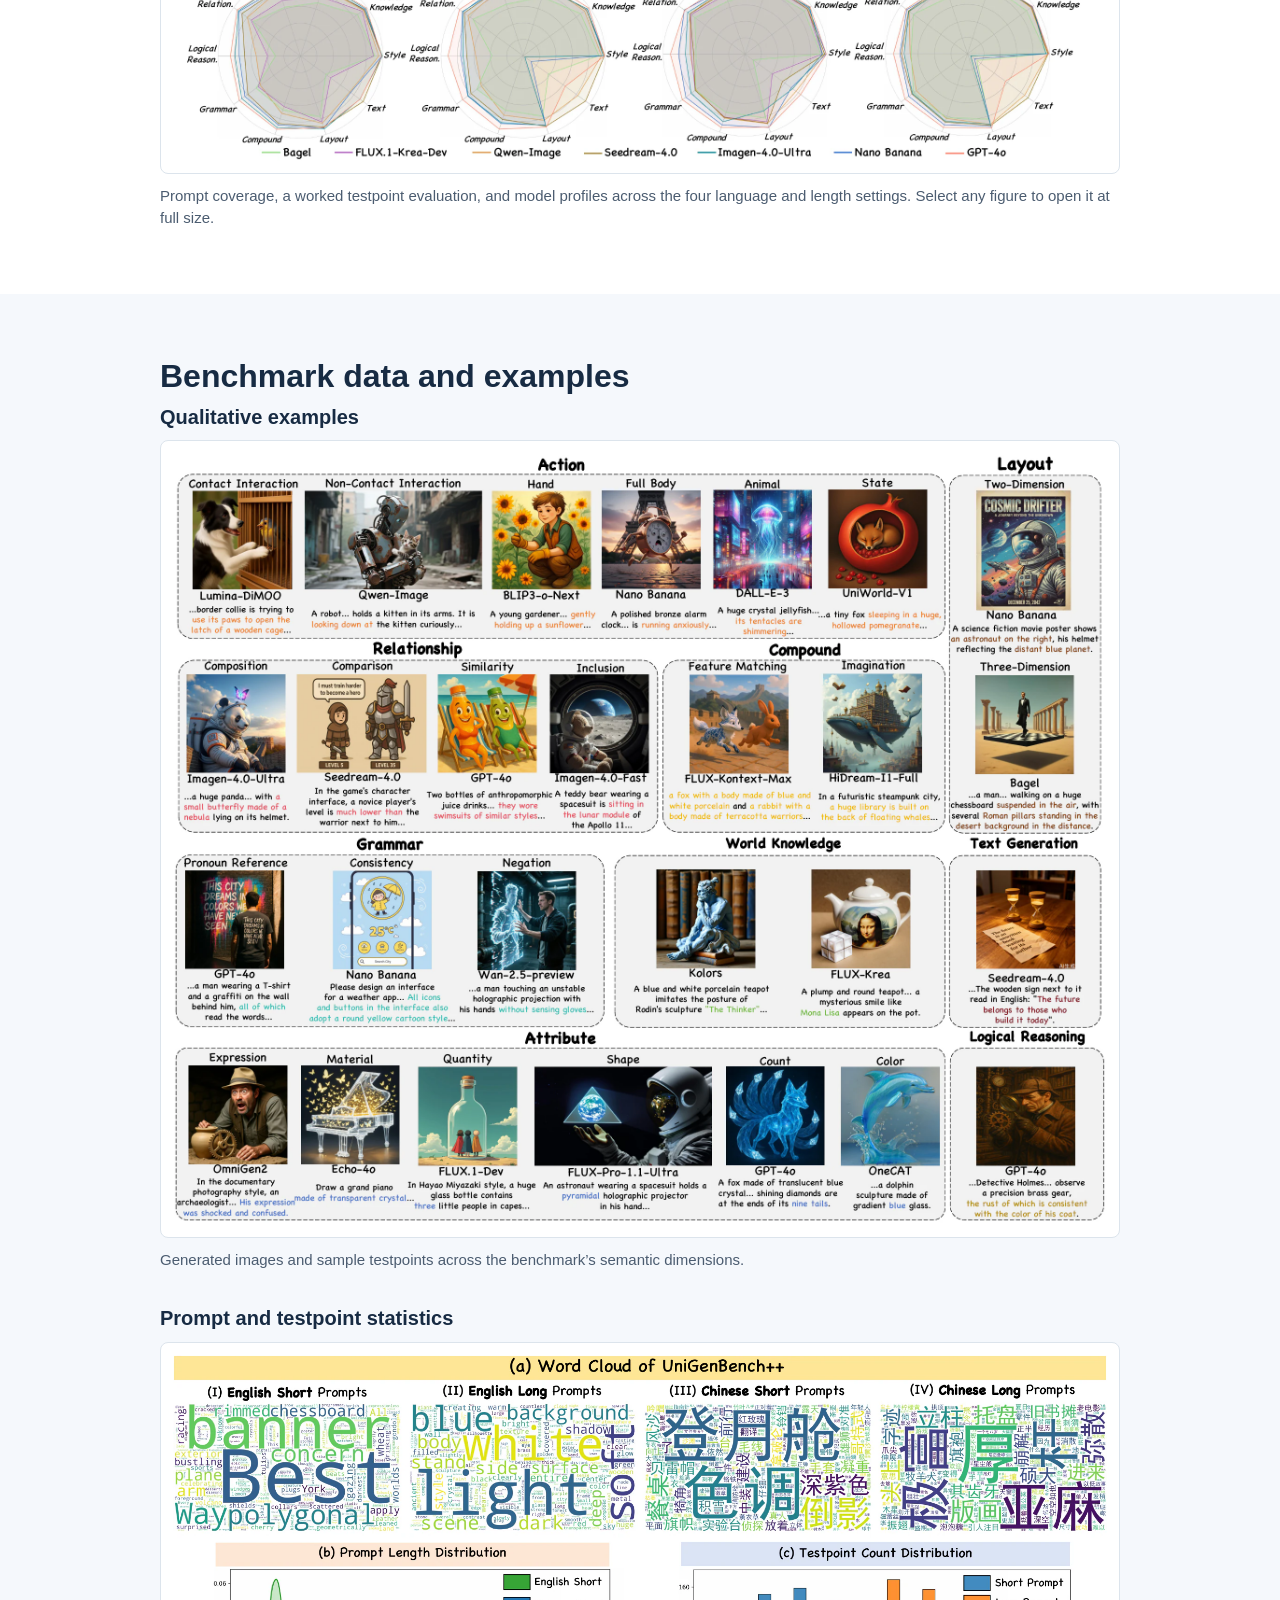
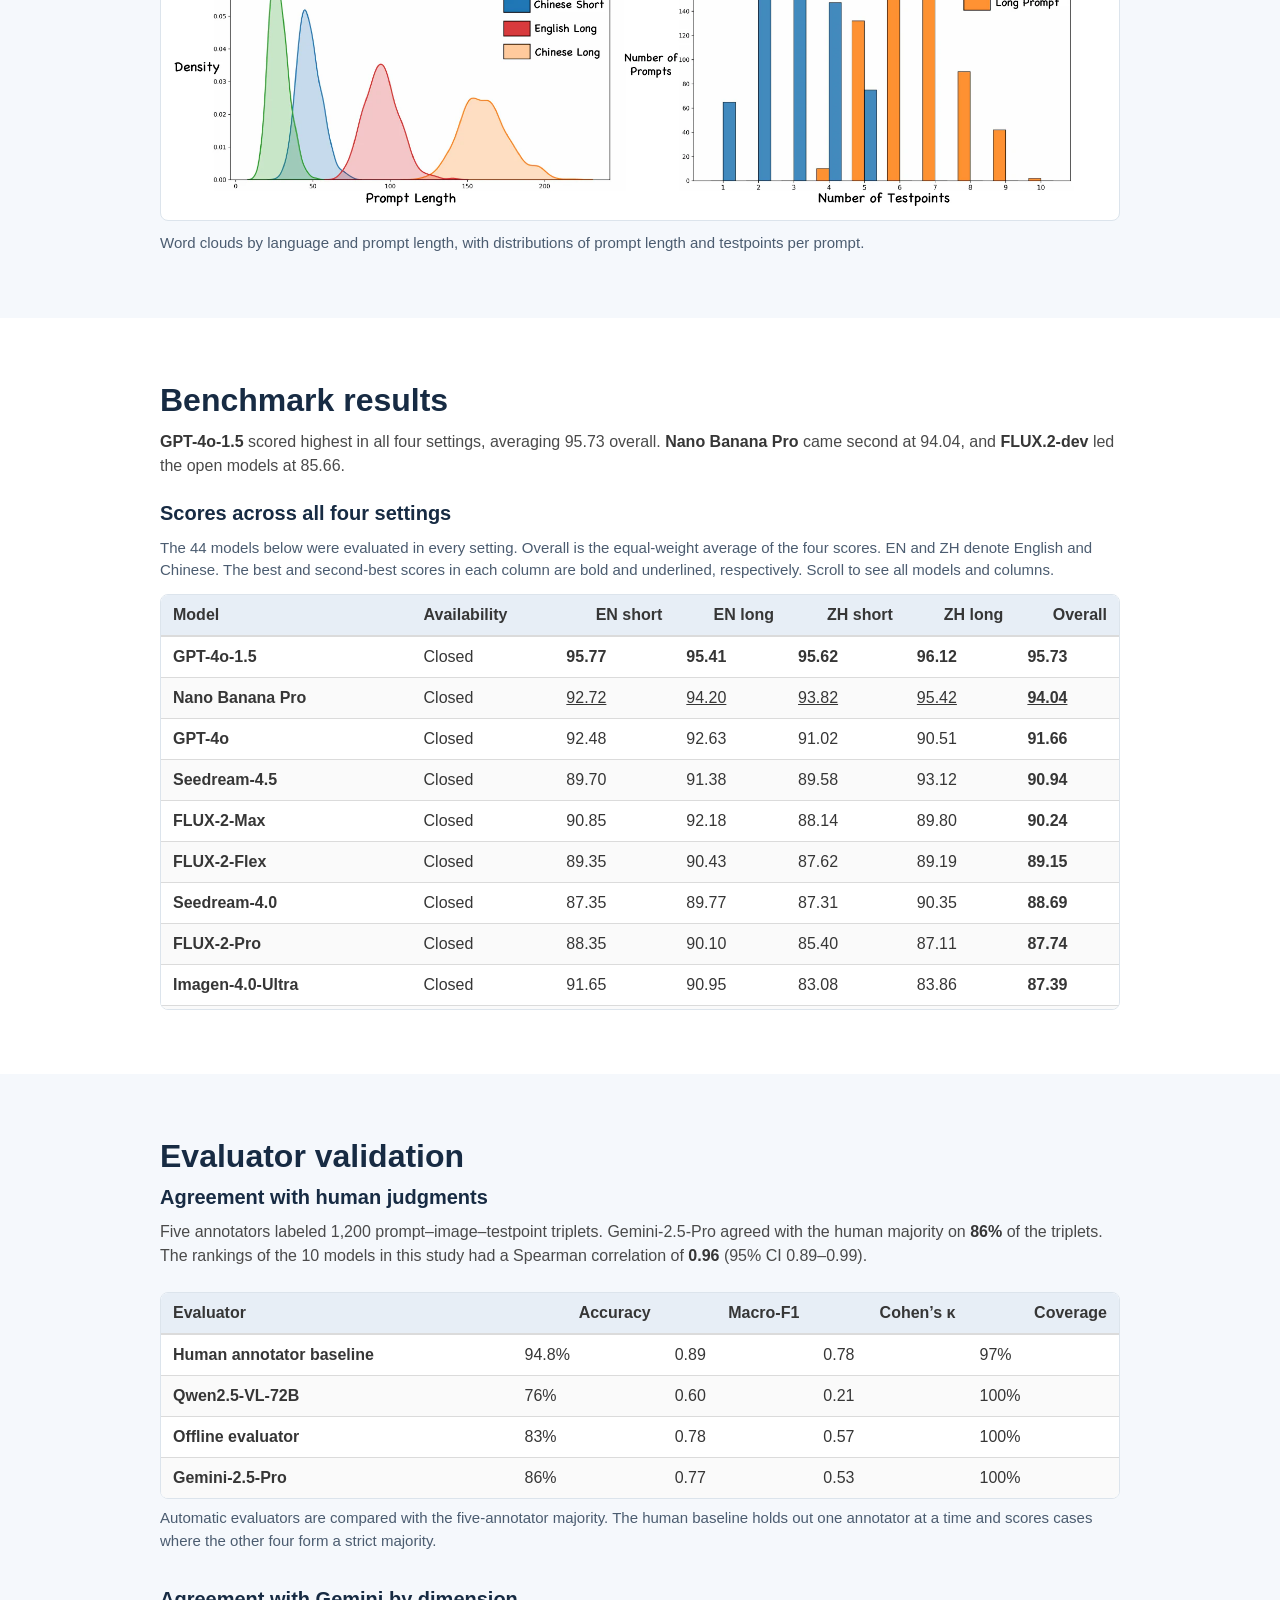
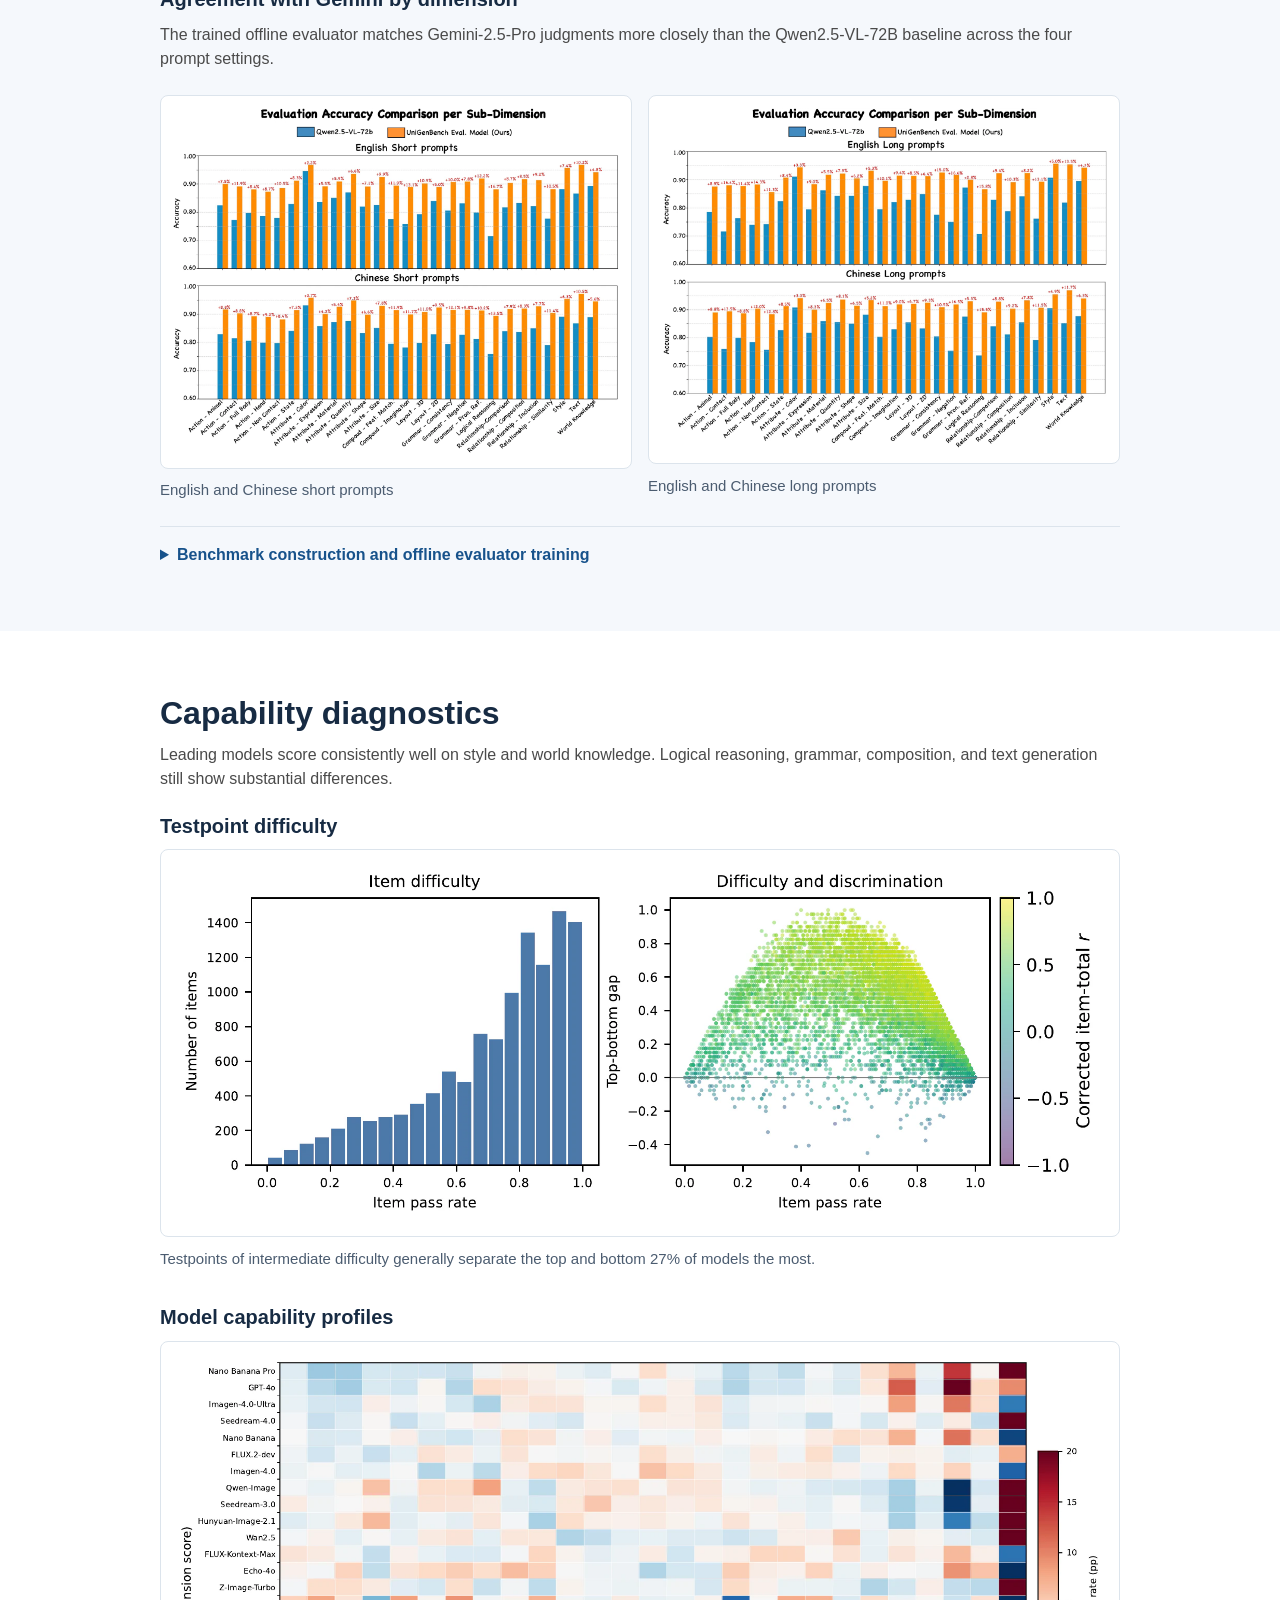
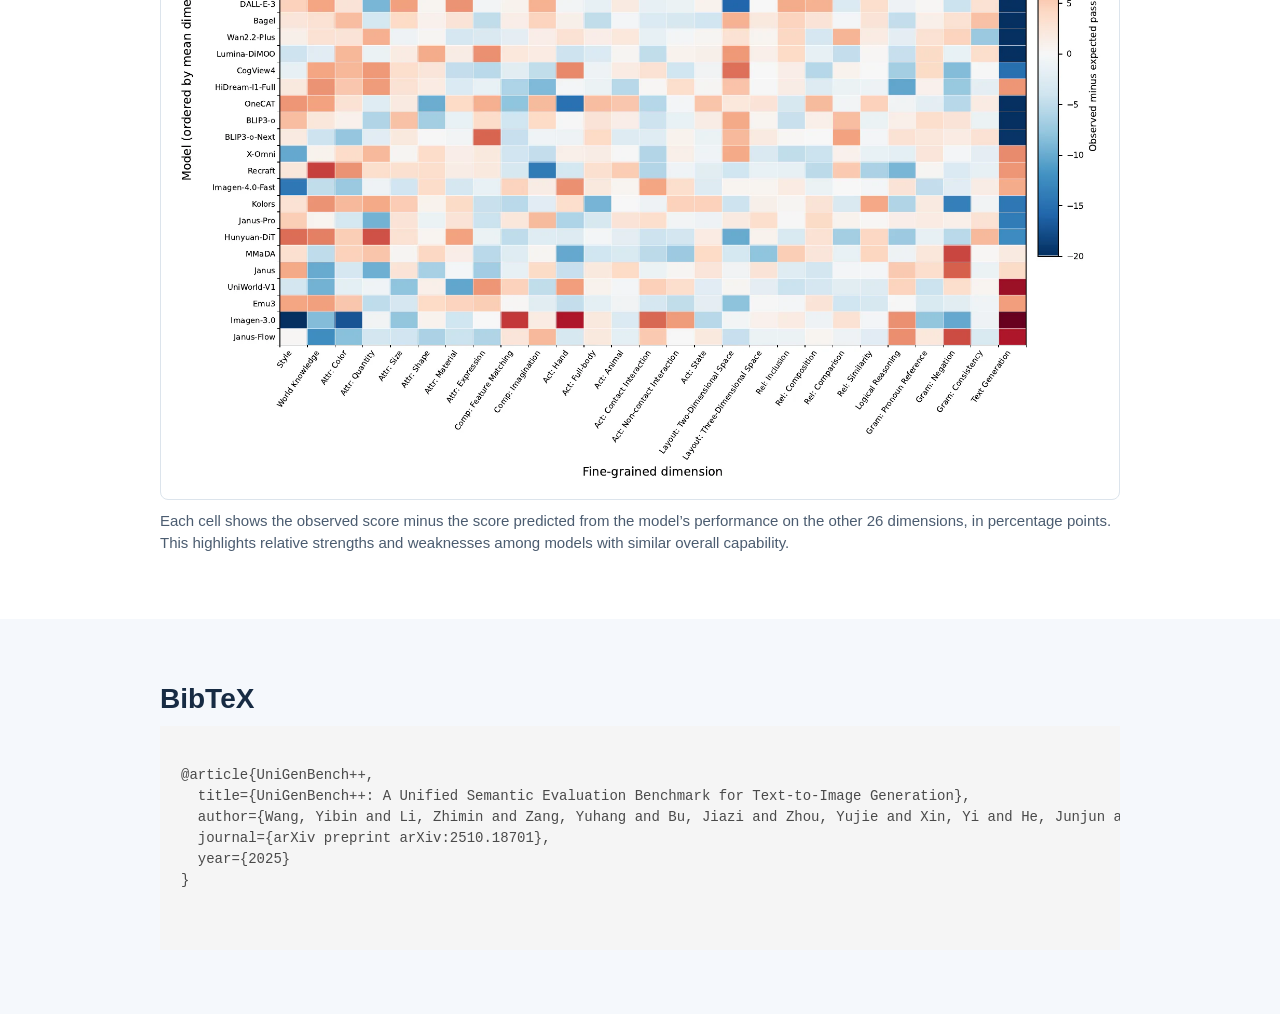
==== commit e8701f2e: "Improve project page navigation and text alignment" ====
--- a/docs/index.html
+++ b/docs/index.html
@@ -109,12 +109,21 @@
               </span>
             </div>
           </div>
+          <nav class="hero-leaderboards" aria-labelledby="leaderboards-label">
+            <p id="leaderboards-label">Live leaderboards</p>
+            <div class="leaderboard-links">
+              <a class="button is-rounded" href="https://huggingface.co/spaces/CodeGoat24/UniGenBench_Leaderboard">English short</a>
+              <a class="button is-rounded" href="https://huggingface.co/spaces/CodeGoat24/UniGenBench_Leaderboard_English_Long">English long</a>
+              <a class="button is-rounded" href="https://huggingface.co/spaces/CodeGoat24/UniGenBench_Leaderboard_Chinese">Chinese short</a>
+              <a class="button is-rounded" href="https://huggingface.co/spaces/CodeGoat24/UniGenBench_Leaderboard_Chinese_Long">Chinese long</a>
+            </div>
+          </nav>
           <nav class="research-nav" aria-label="On this page">
             <a href="#overview">Overview</a>
+            <a href="#examples">Examples</a>
             <a href="#results">Results</a>
             <a href="#evaluator">Evaluator</a>
             <a href="#diagnostics">Diagnostics</a>
-            <a href="#examples">Examples</a>
           </nav>
         </div>
       </div>
@@ -144,10 +153,33 @@
     </div>
   </section>
 
-  <section class="section research-section research-section-tinted" id="results" aria-labelledby="results-heading">
+  <section class="section research-section research-section-tinted" id="examples" aria-labelledby="examples-heading">
+    <div class="container is-max-desktop">
+      <h2 class="title is-3" id="examples-heading">Benchmark data and examples</h2>
+      <h3 class="title is-5">Qualitative examples</h3>
+      <figure class="research-figure">
+        <a class="figure-image" href="./static/images/qualitative-examples.webp" target="_blank" rel="noopener" aria-label="Open the full-size qualitative examples">
+          <img src="./static/images/qualitative-examples.webp" width="2000" height="1654" loading="lazy" decoding="async" alt="Generated images illustrating evaluation criteria for actions, relationships, composition, grammar, world knowledge, text, attributes, layout, and logic">
+        </a>
+        <figcaption>Generated images and sample testpoints across the benchmark’s semantic dimensions.</figcaption>
+      </figure>
+
+      <div class="research-subsection">
+        <h3 class="title is-5">Prompt and testpoint statistics</h3>
+        <figure class="research-figure">
+          <a class="figure-image" href="./static/images/benchmark-statistics.webp" target="_blank" rel="noopener" aria-label="Open the full-size benchmark statistics">
+            <img src="./static/images/benchmark-statistics.webp" width="1800" height="874" loading="lazy" decoding="async" alt="English and Chinese word clouds and distributions of prompt lengths and testpoints per prompt">
+          </a>
+          <figcaption>Word clouds by language and prompt length, with distributions of prompt length and testpoints per prompt.</figcaption>
+        </figure>
+      </div>
+    </div>
+  </section>
+
+  <section class="section research-section" id="results" aria-labelledby="results-heading">
     <div class="container is-max-desktop">
       <h2 class="title is-3" id="results-heading">Benchmark results</h2>
-      <p class="section-intro">In the TMLR paper, <strong>GPT-4o-1.5</strong> leads all four settings with a 95.73 overall score, followed by <strong>Nano Banana Pro</strong> at 94.04. <strong>FLUX.2-dev</strong> leads the open models at 85.66.</p>
+      <p class="section-intro"><strong>GPT-4o-1.5</strong> scored highest in all four settings, averaging 95.73 overall. <strong>Nano Banana Pro</strong> came second at 94.04, and <strong>FLUX.2-dev</strong> led the open models at 85.66.</p>
 
       <h3 class="title is-5" id="scores-heading">Scores across all four settings</h3>
       <p class="table-note" id="scores-note">The 44 models below were evaluated in every setting. Overall is the equal-weight average of the four scores. EN and ZH denote English and Chinese. The best and second-best scores in each column are bold and underlined, respectively. Scroll to see all models and columns.</p>
@@ -212,18 +244,10 @@
           </tbody>
         </table>
       </div>
-
-      <nav class="leaderboard-links" aria-label="Live leaderboards">
-        <span>Live leaderboards</span>
-        <a href="https://huggingface.co/spaces/CodeGoat24/UniGenBench_Leaderboard">English short</a>
-        <a href="https://huggingface.co/spaces/CodeGoat24/UniGenBench_Leaderboard_English_Long">English long</a>
-        <a href="https://huggingface.co/spaces/CodeGoat24/UniGenBench_Leaderboard_Chinese">Chinese short</a>
-        <a href="https://huggingface.co/spaces/CodeGoat24/UniGenBench_Leaderboard_Chinese_Long">Chinese long</a>
-      </nav>
-    </div>
-  </section>
-
-  <section class="section research-section" id="evaluator" aria-labelledby="evaluator-heading">
+    </div>
+  </section>
+
+  <section class="section research-section research-section-tinted" id="evaluator" aria-labelledby="evaluator-heading">
     <div class="container is-max-desktop">
       <h2 class="title is-3" id="evaluator-heading">Evaluator validation</h2>
       <h3 class="title is-5" id="human-heading">Agreement with human judgments</h3>
@@ -280,7 +304,7 @@
     </div>
   </section>
 
-  <section class="section research-section research-section-tinted" id="diagnostics" aria-labelledby="diagnostics-heading">
+  <section class="section research-section" id="diagnostics" aria-labelledby="diagnostics-heading">
     <div class="container is-max-desktop">
       <h2 class="title is-3" id="diagnostics-heading">Capability diagnostics</h2>
       <p class="section-intro">Leading models score consistently well on style and world knowledge. Logical reasoning, grammar, composition, and text generation still show substantial differences.</p>
@@ -300,29 +324,6 @@
             <img src="./static/images/residual-capabilities.webp" width="1800" height="1412" loading="lazy" decoding="async" alt="Heatmap of the difference between observed and predicted scores for each model and fine-grained dimension">
           </a>
           <figcaption>Each cell shows the observed score minus the score predicted from the model’s performance on the other 26 dimensions, in percentage points. This highlights relative strengths and weaknesses among models with similar overall capability.</figcaption>
-        </figure>
-      </div>
-    </div>
-  </section>
-
-  <section class="section research-section" id="examples" aria-labelledby="examples-heading">
-    <div class="container is-max-desktop">
-      <h2 class="title is-3" id="examples-heading">Benchmark data and examples</h2>
-      <h3 class="title is-5">Qualitative examples</h3>
-      <figure class="research-figure">
-        <a class="figure-image" href="./static/images/qualitative-examples.webp" target="_blank" rel="noopener" aria-label="Open the full-size qualitative examples">
-          <img src="./static/images/qualitative-examples.webp" width="2000" height="1654" loading="lazy" decoding="async" alt="Generated images illustrating evaluation criteria for actions, relationships, composition, grammar, world knowledge, text, attributes, layout, and logic">
-        </a>
-        <figcaption>Generated images and sample testpoints across the benchmark’s semantic dimensions.</figcaption>
-      </figure>
-
-      <div class="research-subsection">
-        <h3 class="title is-5">Prompt and testpoint statistics</h3>
-        <figure class="research-figure">
-          <a class="figure-image" href="./static/images/benchmark-statistics.webp" target="_blank" rel="noopener" aria-label="Open the full-size benchmark statistics">
-            <img src="./static/images/benchmark-statistics.webp" width="1800" height="874" loading="lazy" decoding="async" alt="English and Chinese word clouds and distributions of prompt lengths and testpoints per prompt">
-          </a>
-          <figcaption>Word clouds by language and prompt length, with distributions of prompt length and testpoints per prompt.</figcaption>
         </figure>
       </div>
     </div>
--- a/docs/static/index.css
+++ b/docs/static/index.css
@@ -171,17 +171,16 @@
   display: flex;
   flex-wrap: wrap;
   align-items: center;
+  justify-content: center;
   gap: 0.5rem 1.1rem;
 }
 
 .research-nav {
-  justify-content: center;
   border-top: 1px solid #dce4ec;
   padding-top: 1rem;
 }
 
-.research-nav a,
-.leaderboard-links a {
+.research-nav a {
   color: #17528b;
   font-weight: 600;
   text-decoration: underline;
@@ -203,7 +202,6 @@
 }
 
 .section-intro {
-  max-width: 75ch;
   margin-bottom: 1.5rem;
 }
 
@@ -242,7 +240,7 @@
   margin: 0;
 }
 
-.research-figure-narrow {
+.research-figure-narrow .figure-image {
   max-width: 42rem;
 }
 
@@ -340,12 +338,30 @@
   font-weight: 600;
 }
 
+.hero-leaderboards {
+  margin: 0.25rem 0 1.25rem;
+}
+
+.hero-leaderboards p {
+  margin-bottom: 0.5rem;
+  color: #172b43;
+  font-weight: 700;
+}
+
 .leaderboard-links {
-  margin-top: 1rem;
-}
-
-.leaderboard-links span {
-  font-weight: 700;
+  gap: 0.5rem;
+}
+
+.leaderboard-links .button {
+  border-color: #a9bed3;
+  background: #fff;
+  color: #17528b;
+  font-weight: 600;
+}
+
+.leaderboard-links .button:hover {
+  border-color: #7290af;
+  background: #e7eef6;
 }
 
 .pipeline-details {
@@ -382,6 +398,11 @@
     grid-template-columns: 1fr;
   }
 
+  .leaderboard-links {
+    display: grid;
+    grid-template-columns: repeat(2, minmax(0, max-content));
+  }
+
   .research-section .title.is-3 {
     font-size: 1.65rem;
   }
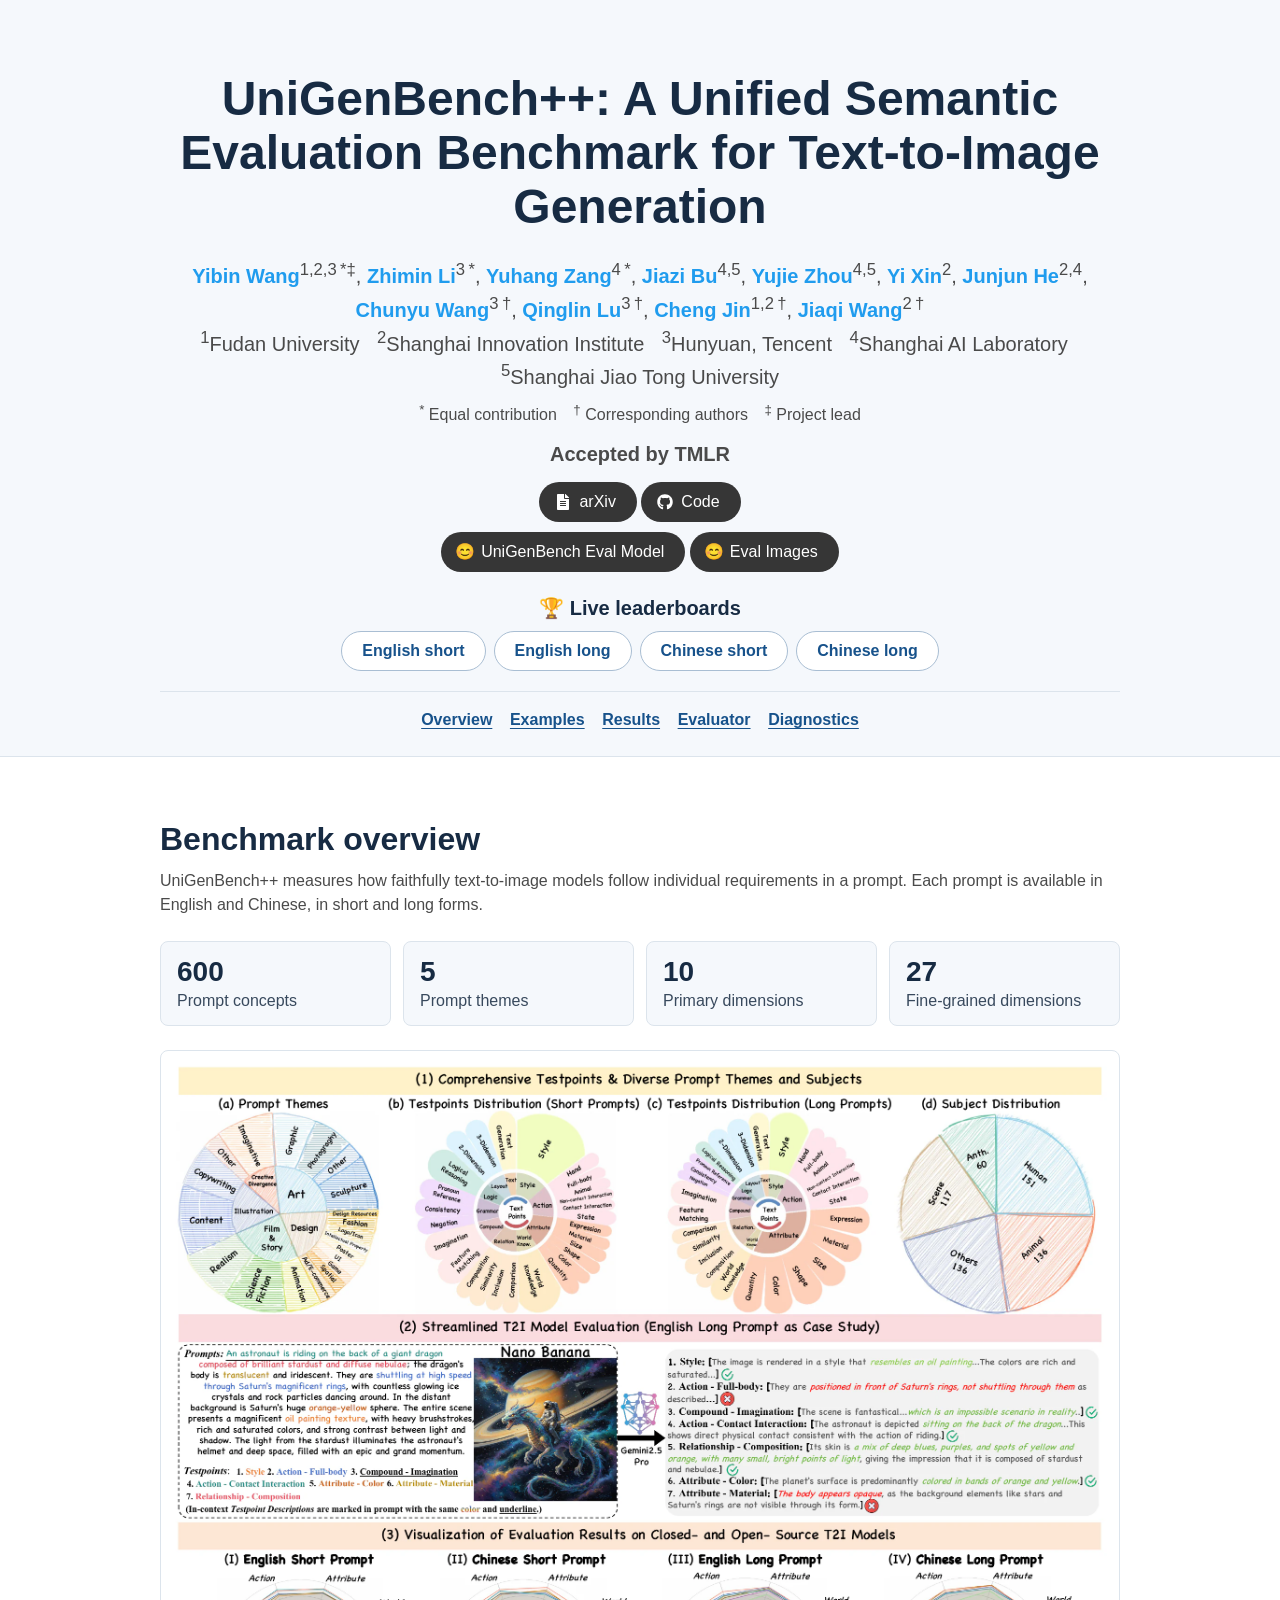
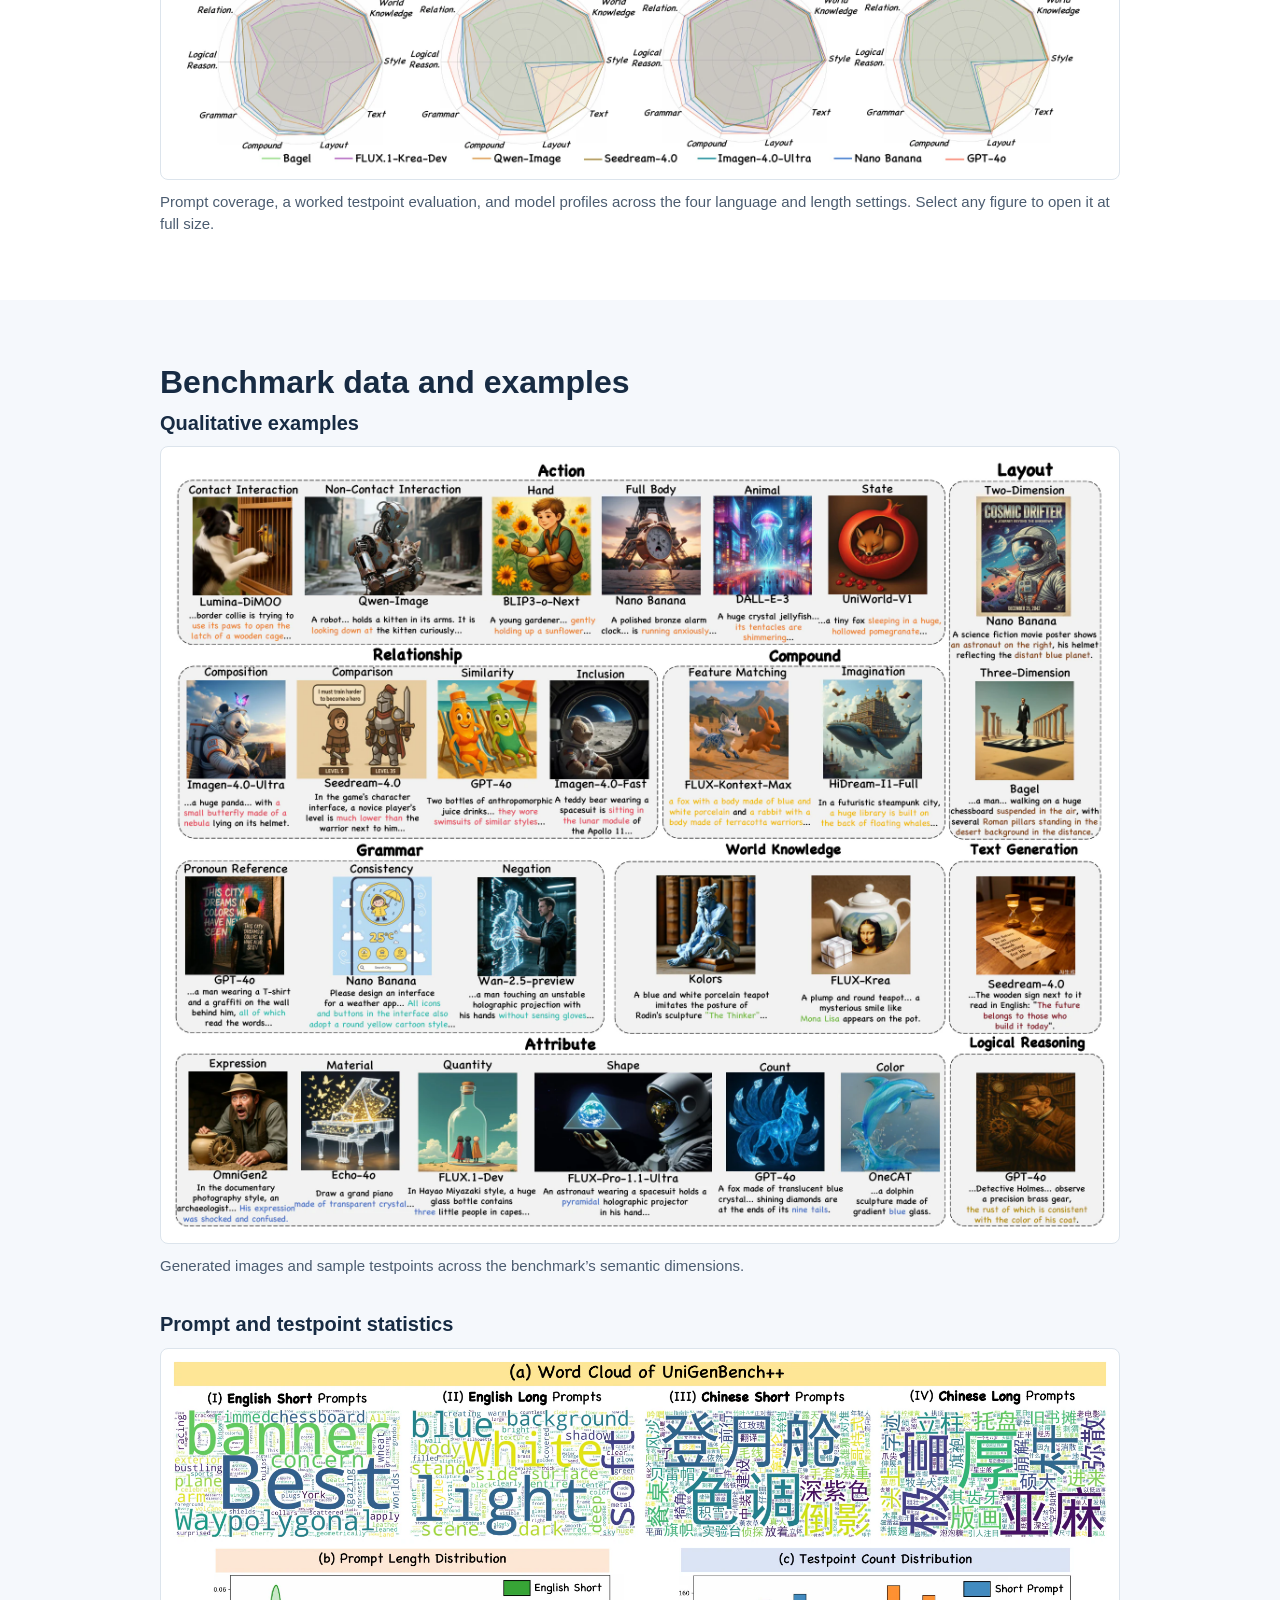
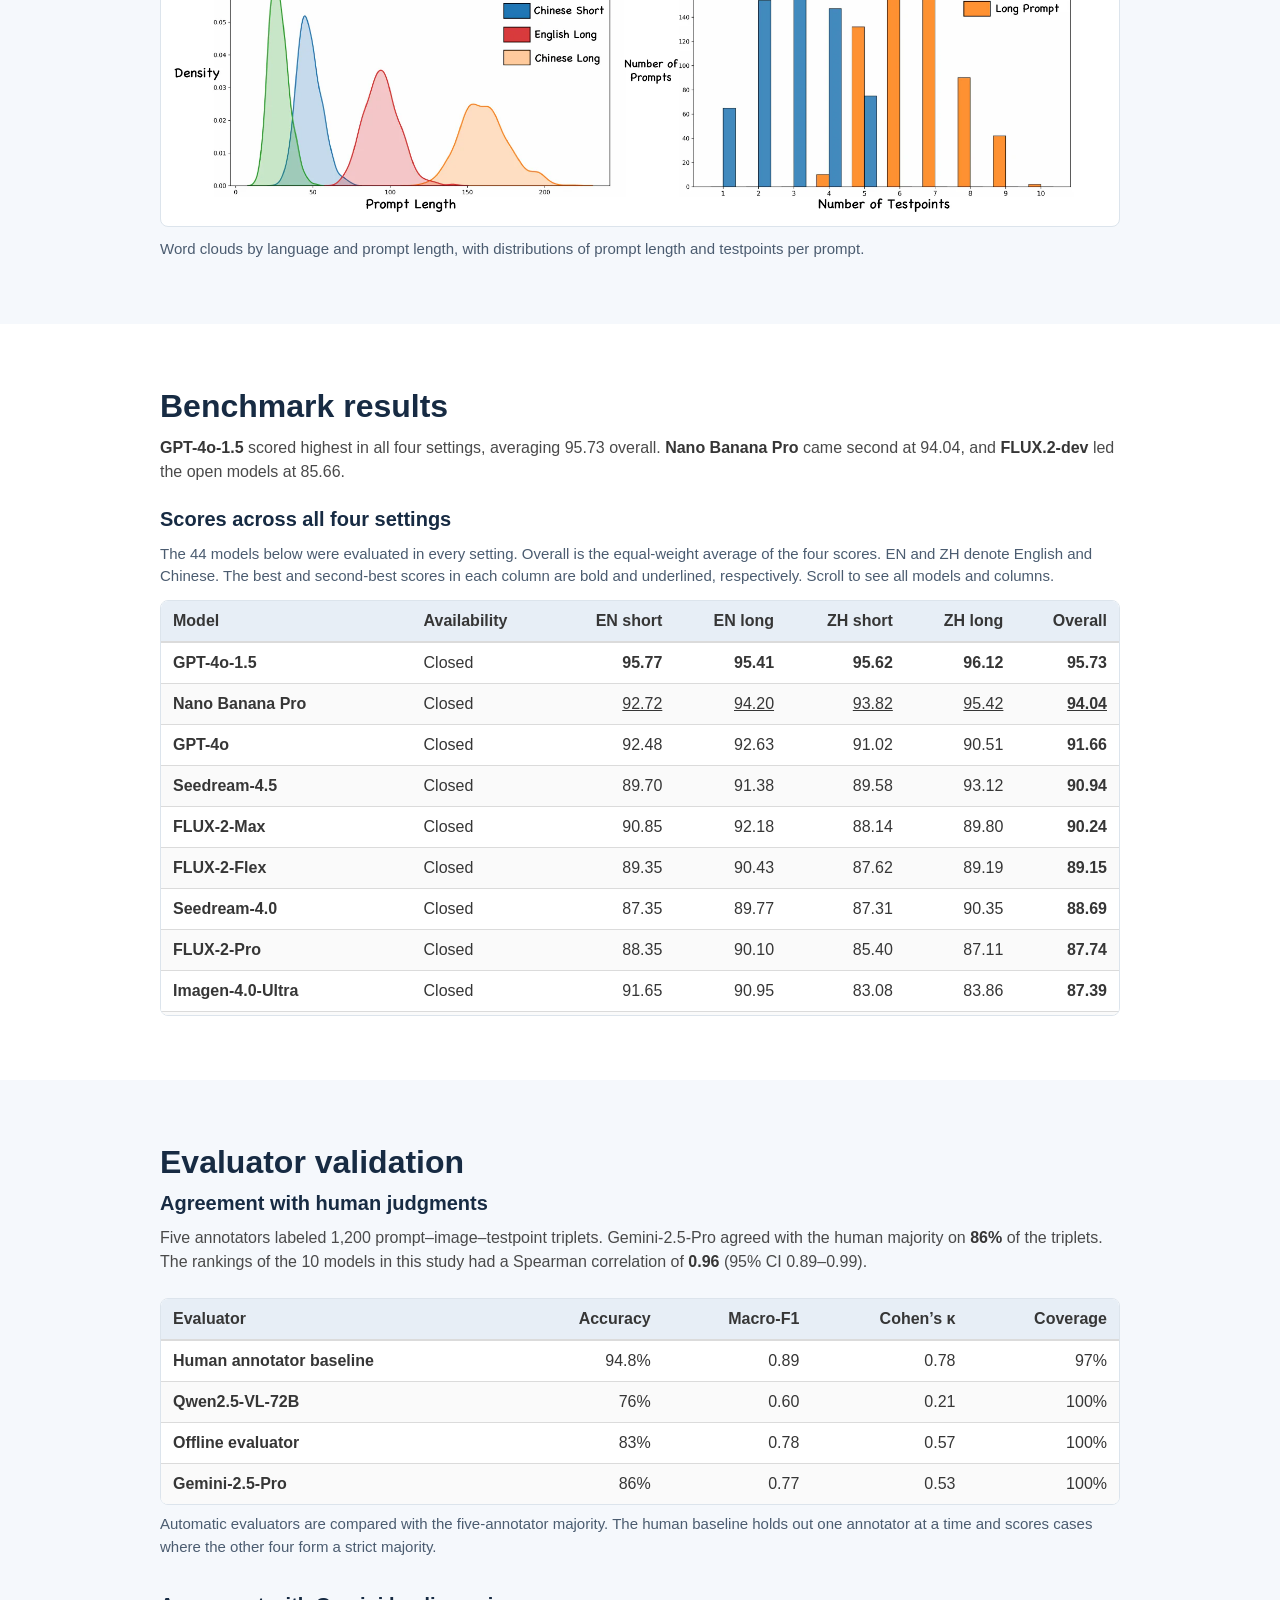
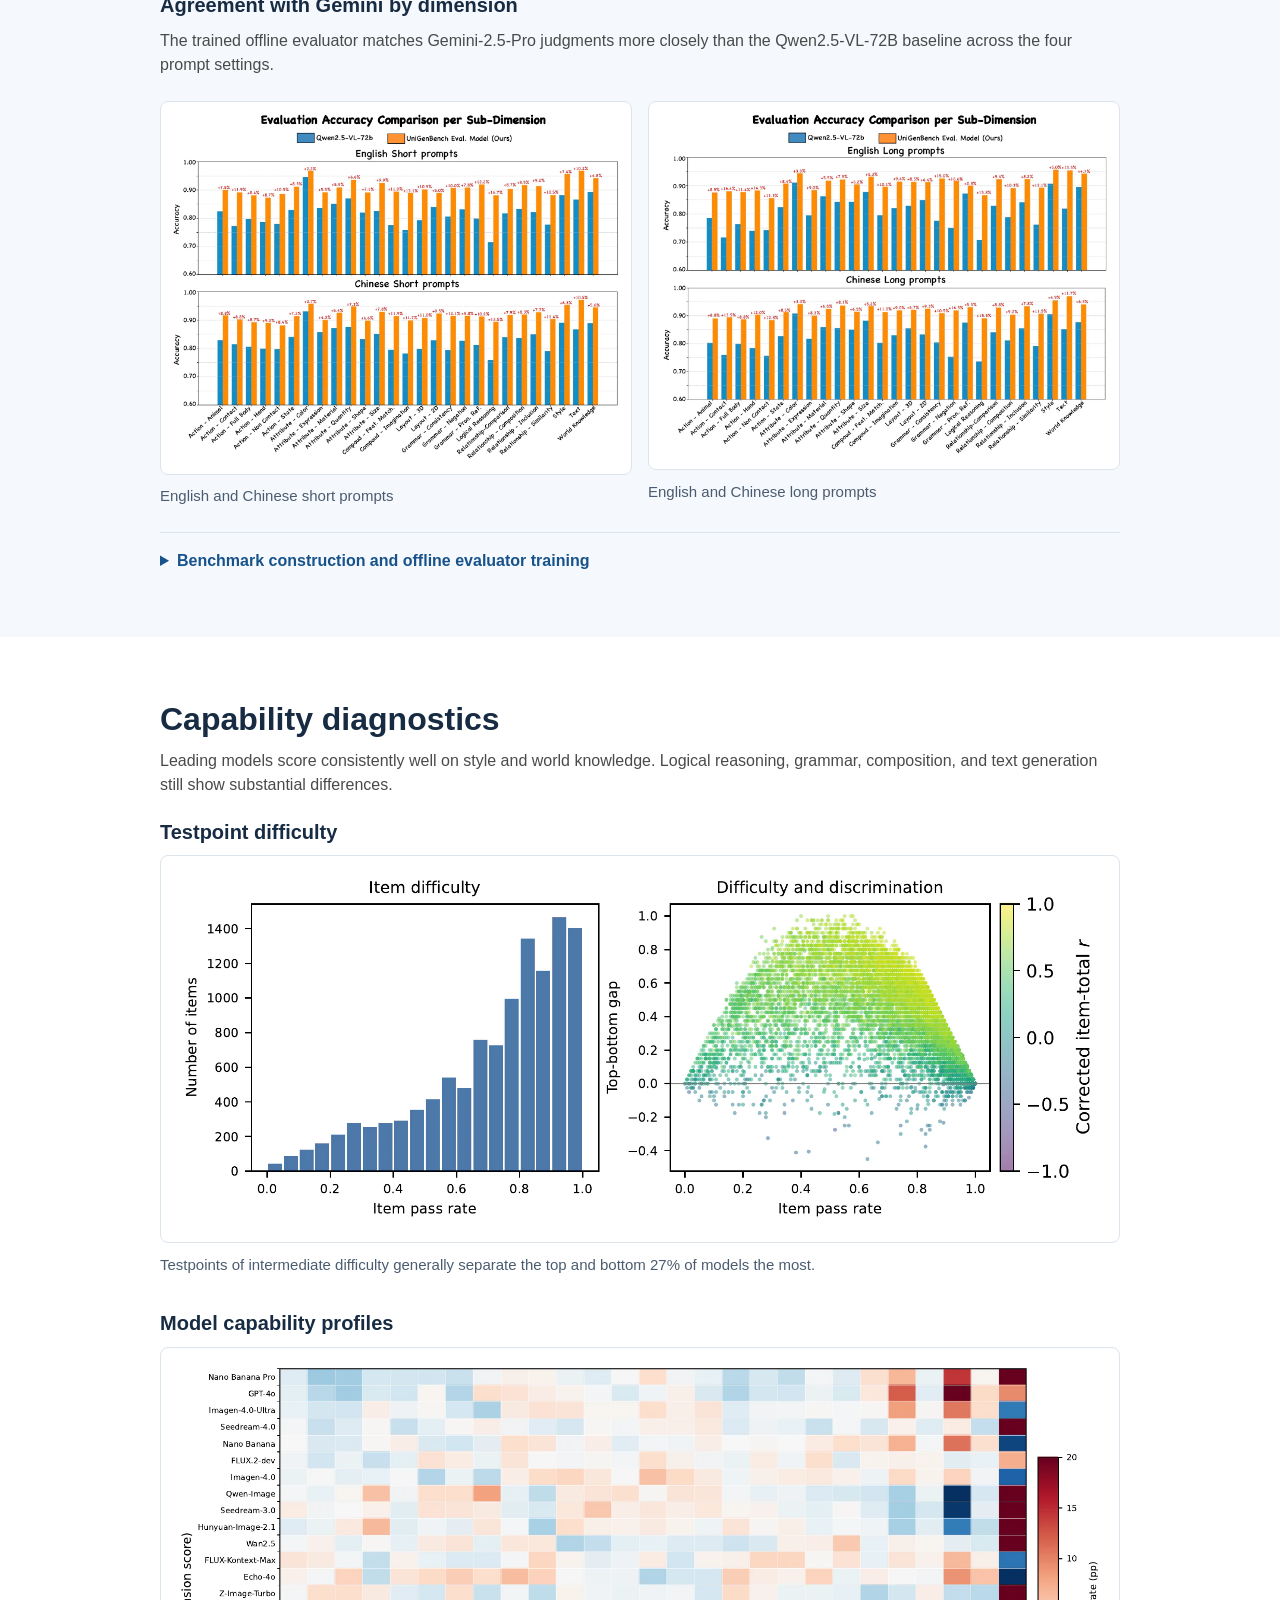
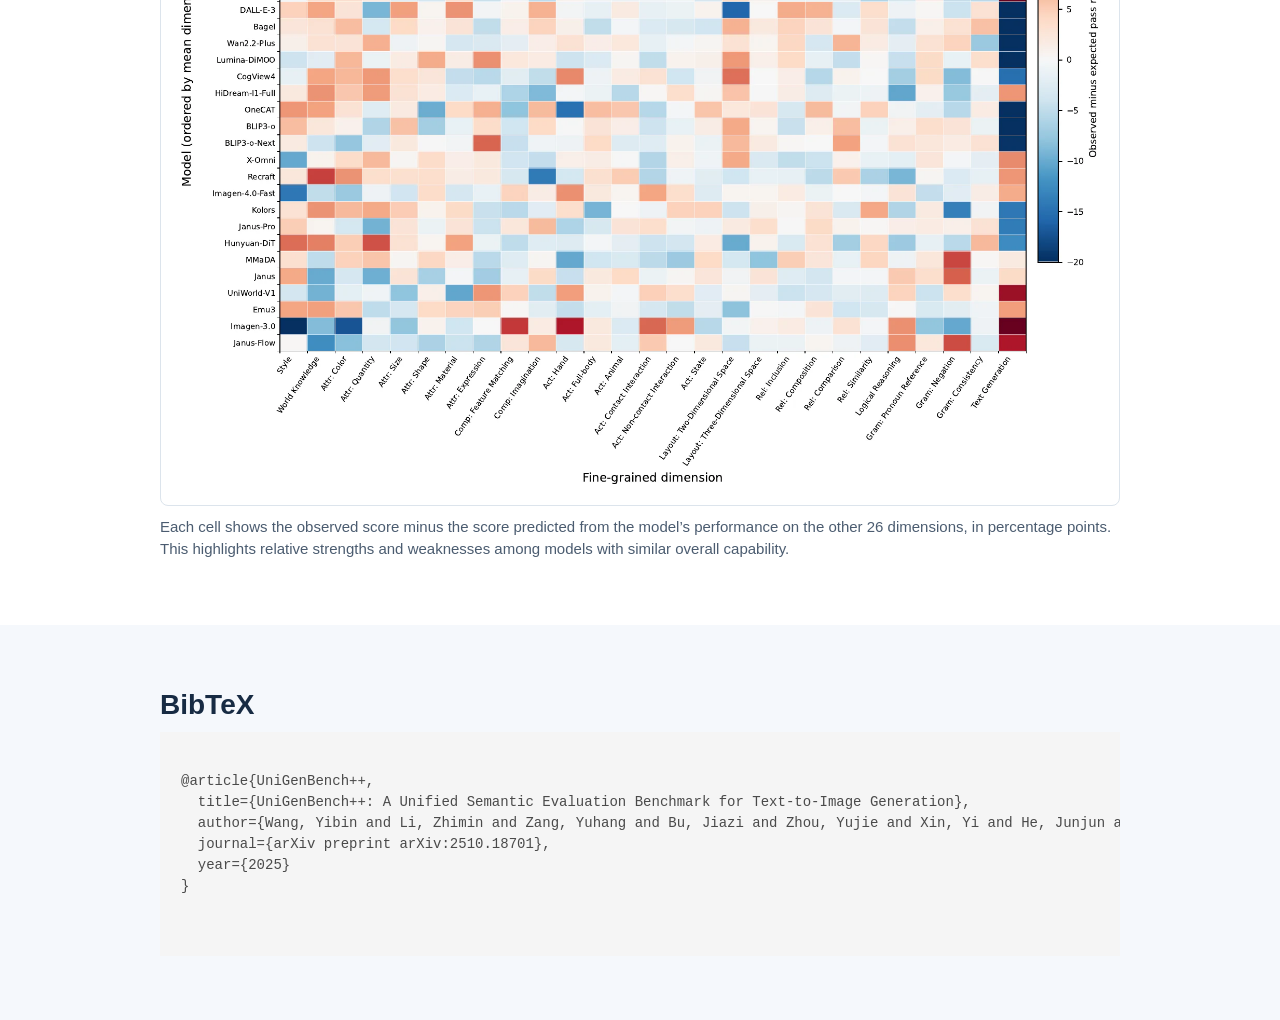
==== commit 6153db53: "Refine leaderboard heading and evaluator layout" ====
--- a/docs/index.html
+++ b/docs/index.html
@@ -11,7 +11,7 @@
   <link rel="shortcut icon" href="https://picx.zhimg.com/v2-cb40b1f8c3125f3cfb9a4538e1c0f2b7_l.jpg?source=32738c0c" type="image/x-icon">
 
   <link rel="stylesheet" href="./static/bulma.min.css">
-  <link rel="stylesheet" href="./static/index.css">
+  <link rel="stylesheet" href="./static/index.css?v=4274ddc">
   <script defer src="./static/fontawesome.all.min.js"></script>
 </head>
 <body>
@@ -110,7 +110,7 @@
             </div>
           </div>
           <nav class="hero-leaderboards" aria-labelledby="leaderboards-label">
-            <p id="leaderboards-label">Live leaderboards</p>
+            <p id="leaderboards-label"><span aria-hidden="true">🏆</span> Live leaderboards</p>
             <div class="leaderboard-links">
               <a class="button is-rounded" href="https://huggingface.co/spaces/CodeGoat24/UniGenBench_Leaderboard">English short</a>
               <a class="button is-rounded" href="https://huggingface.co/spaces/CodeGoat24/UniGenBench_Leaderboard_English_Long">English long</a>
--- a/docs/static/index.css
+++ b/docs/static/index.css
@@ -242,6 +242,11 @@
 
 .research-figure-narrow .figure-image {
   max-width: 42rem;
+  margin-inline: auto;
+}
+
+.research-figure-narrow figcaption {
+  text-align: center;
 }
 
 .figure-image {
@@ -316,8 +321,7 @@
   background: #e7eef6;
 }
 
-.research-table td,
-.research-table th[scope="col"]:not(:first-child) {
+.research-table :is(th, td):nth-child(n + 2) {
   text-align: right;
 }
 
@@ -345,6 +349,7 @@
 .hero-leaderboards p {
   margin-bottom: 0.5rem;
   color: #172b43;
+  font-size: 1.25rem;
   font-weight: 700;
 }
 
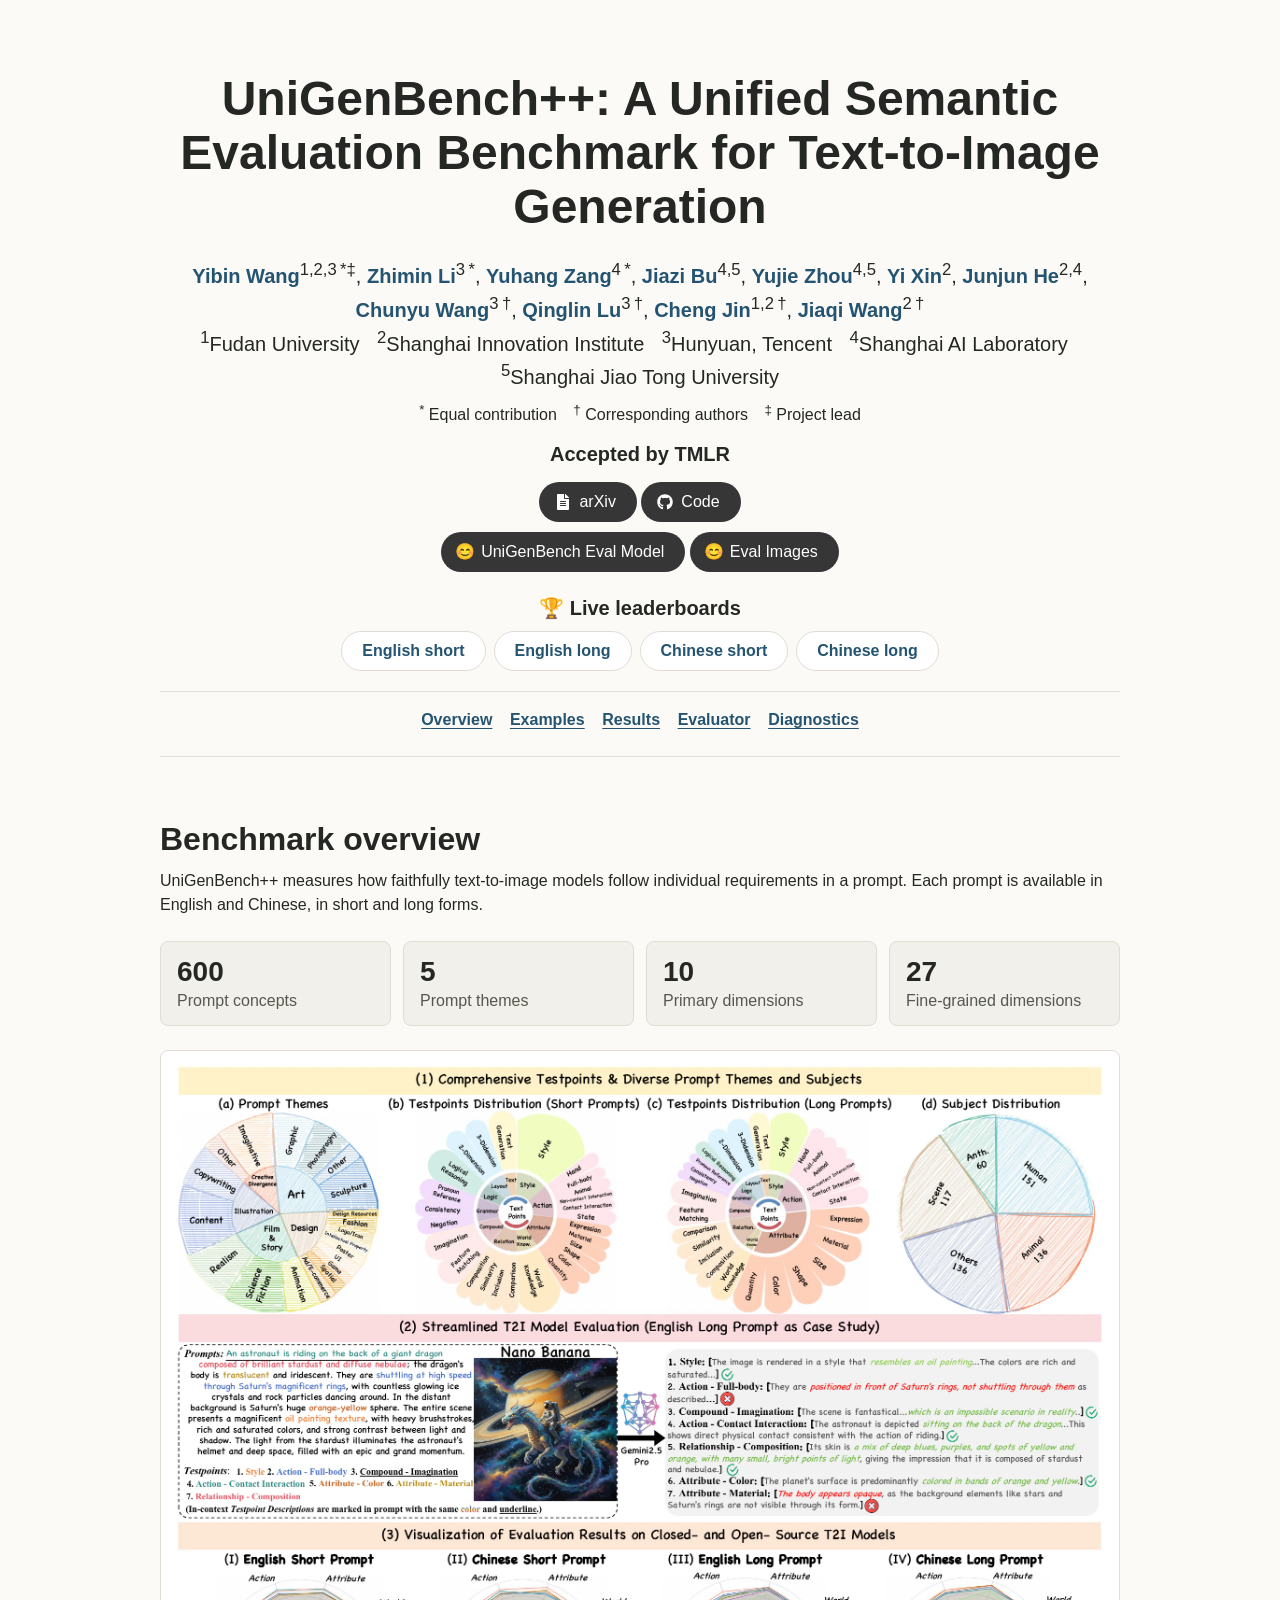
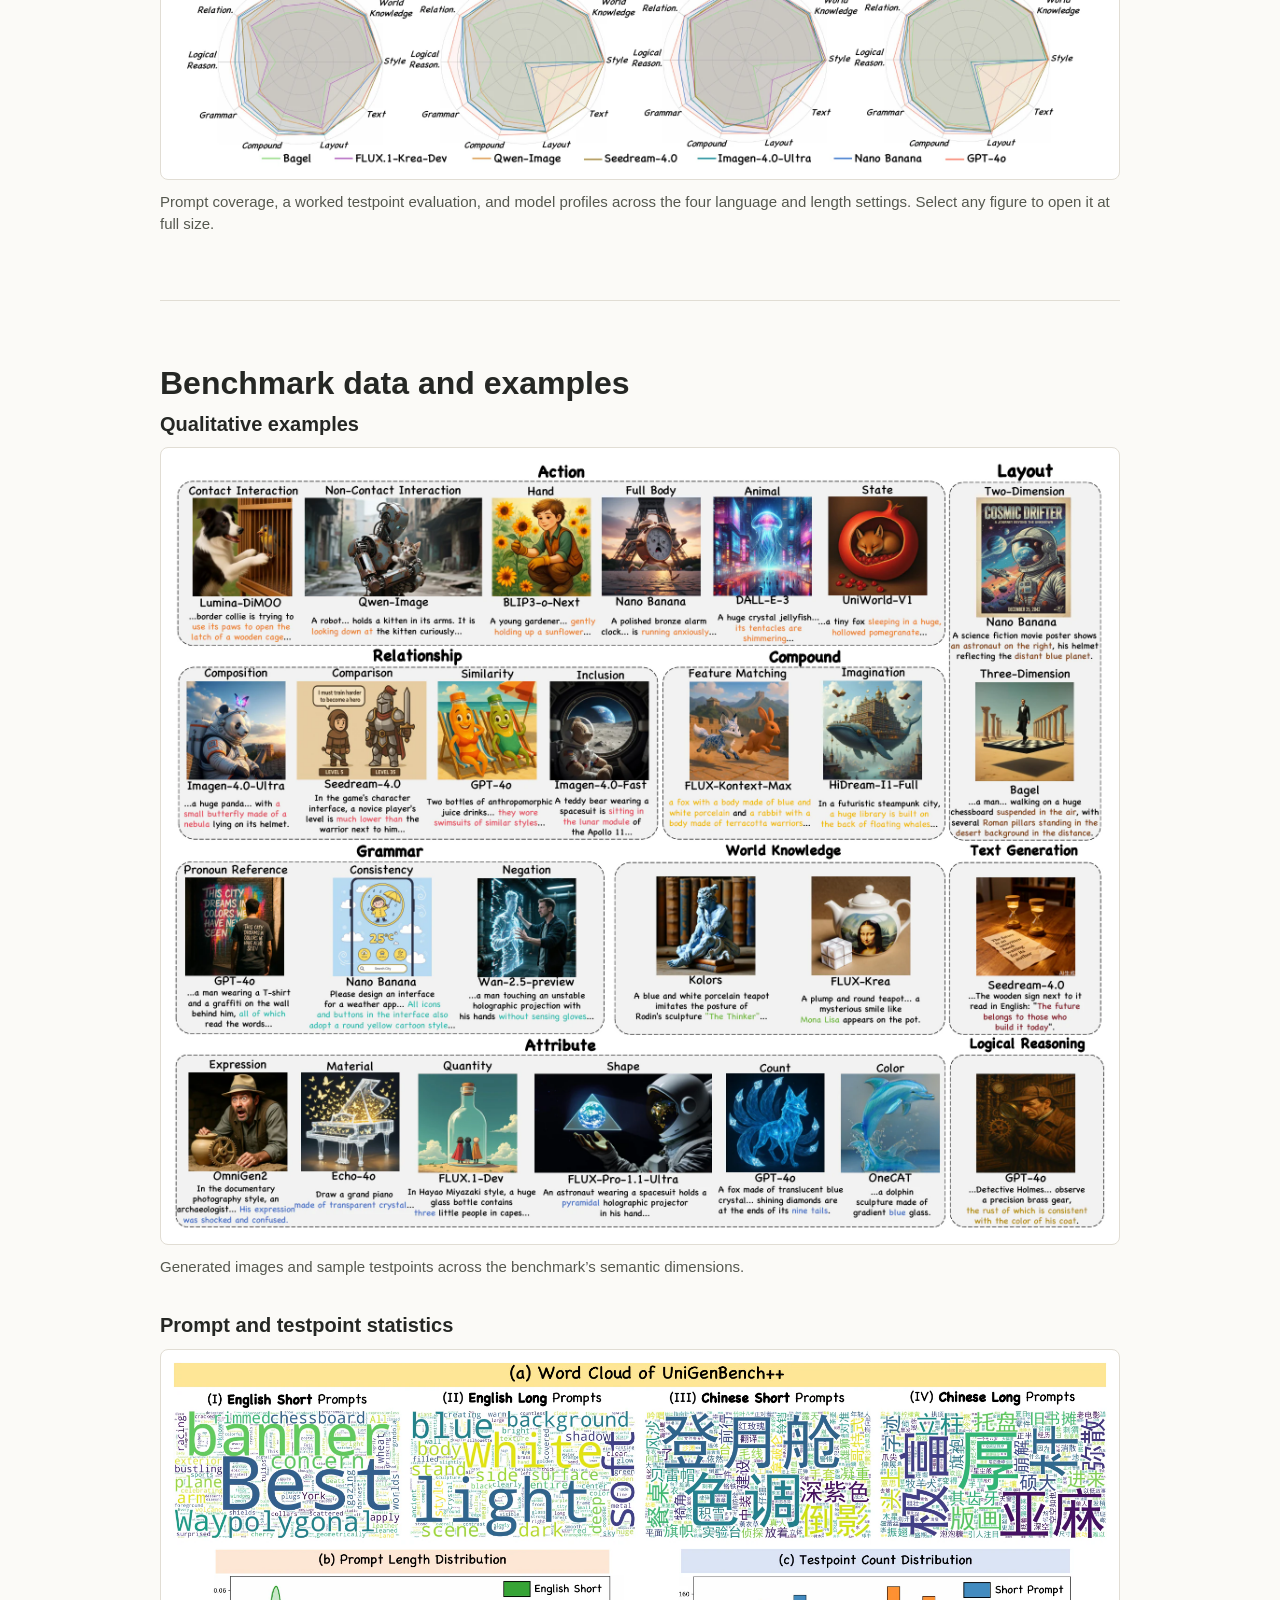
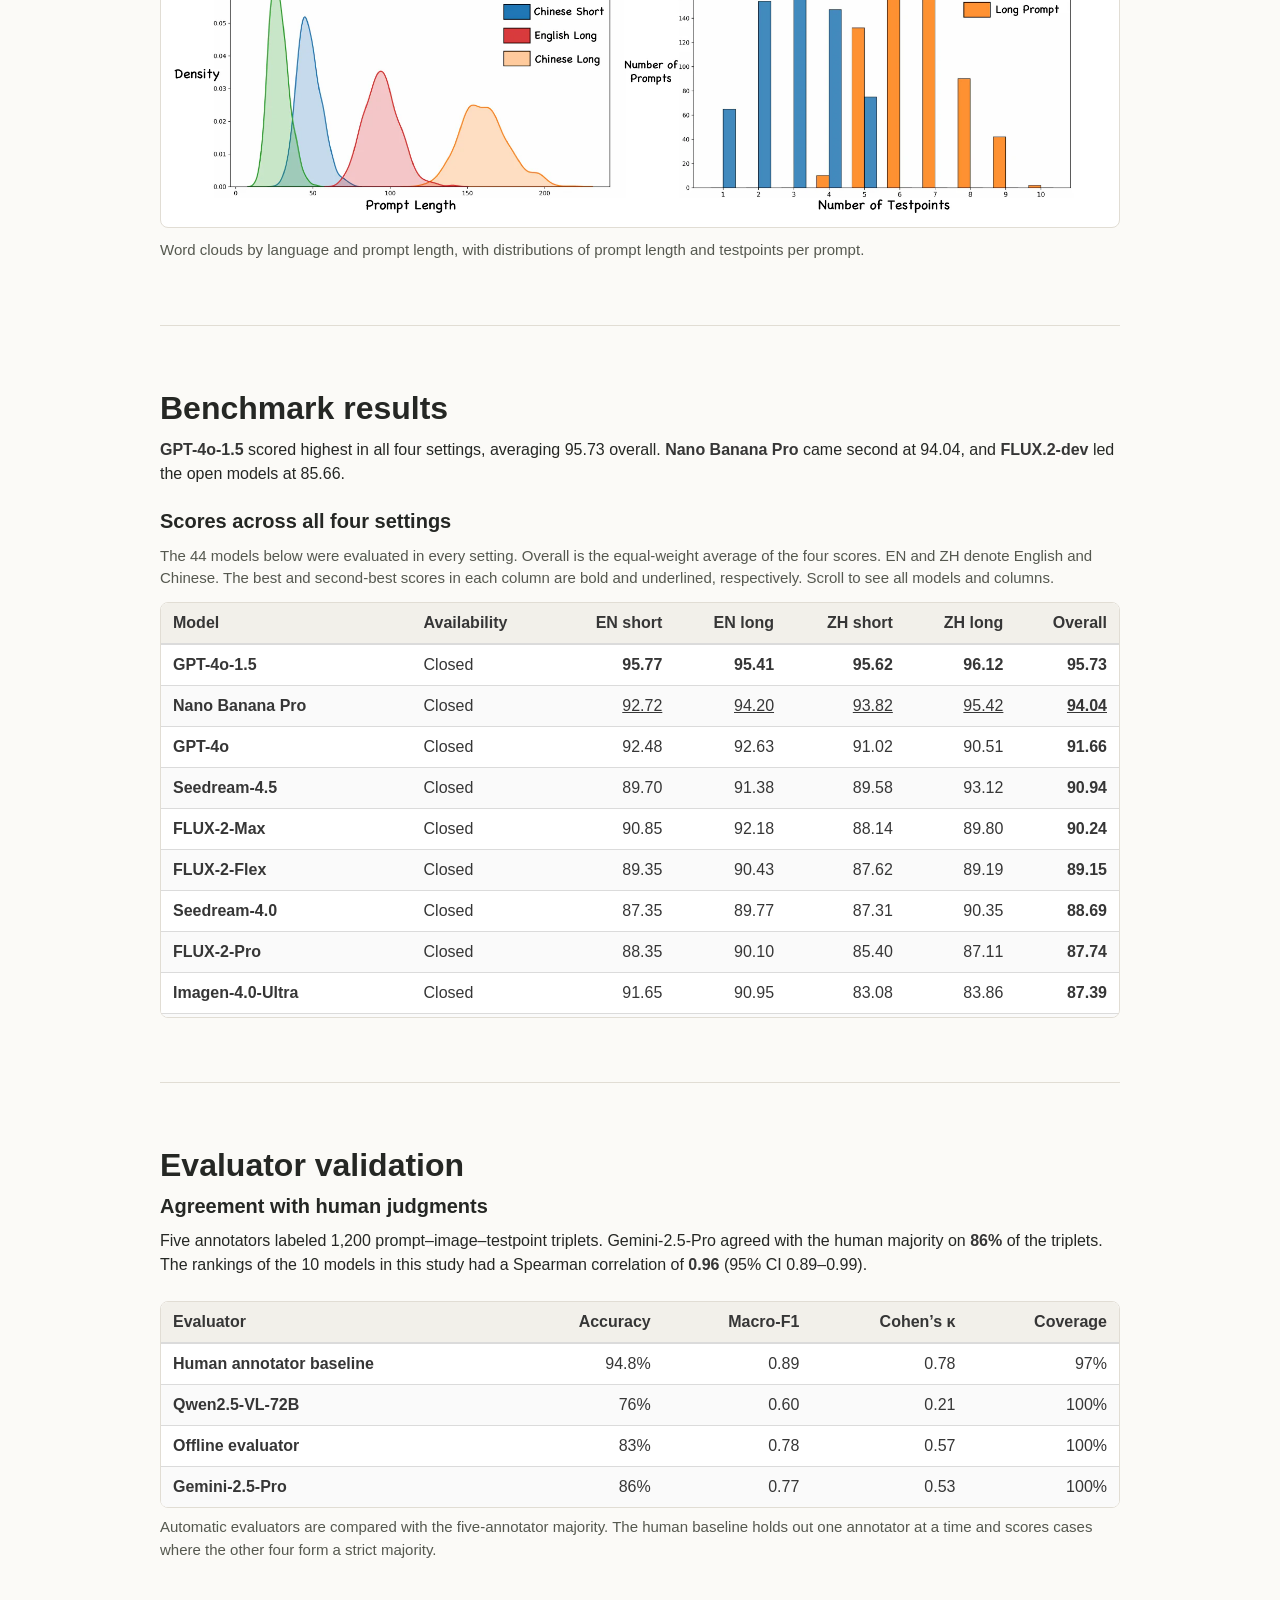
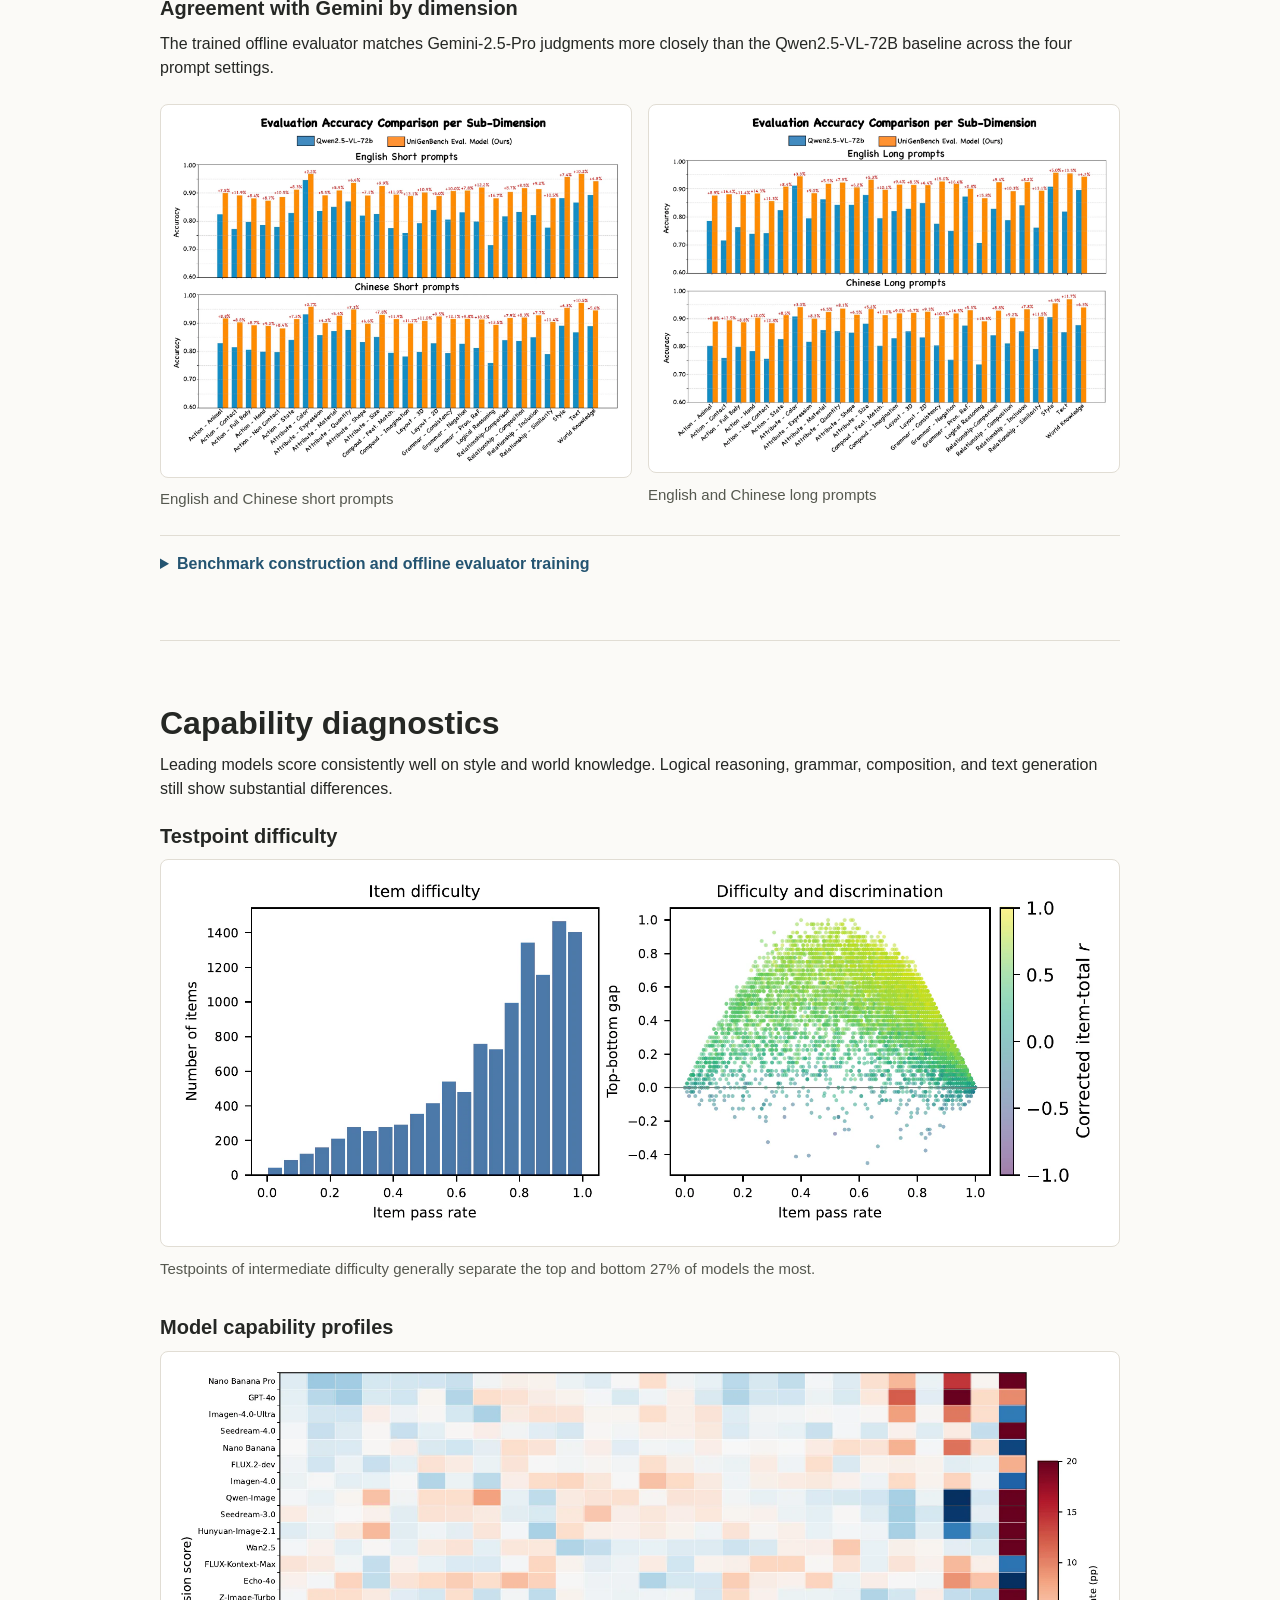
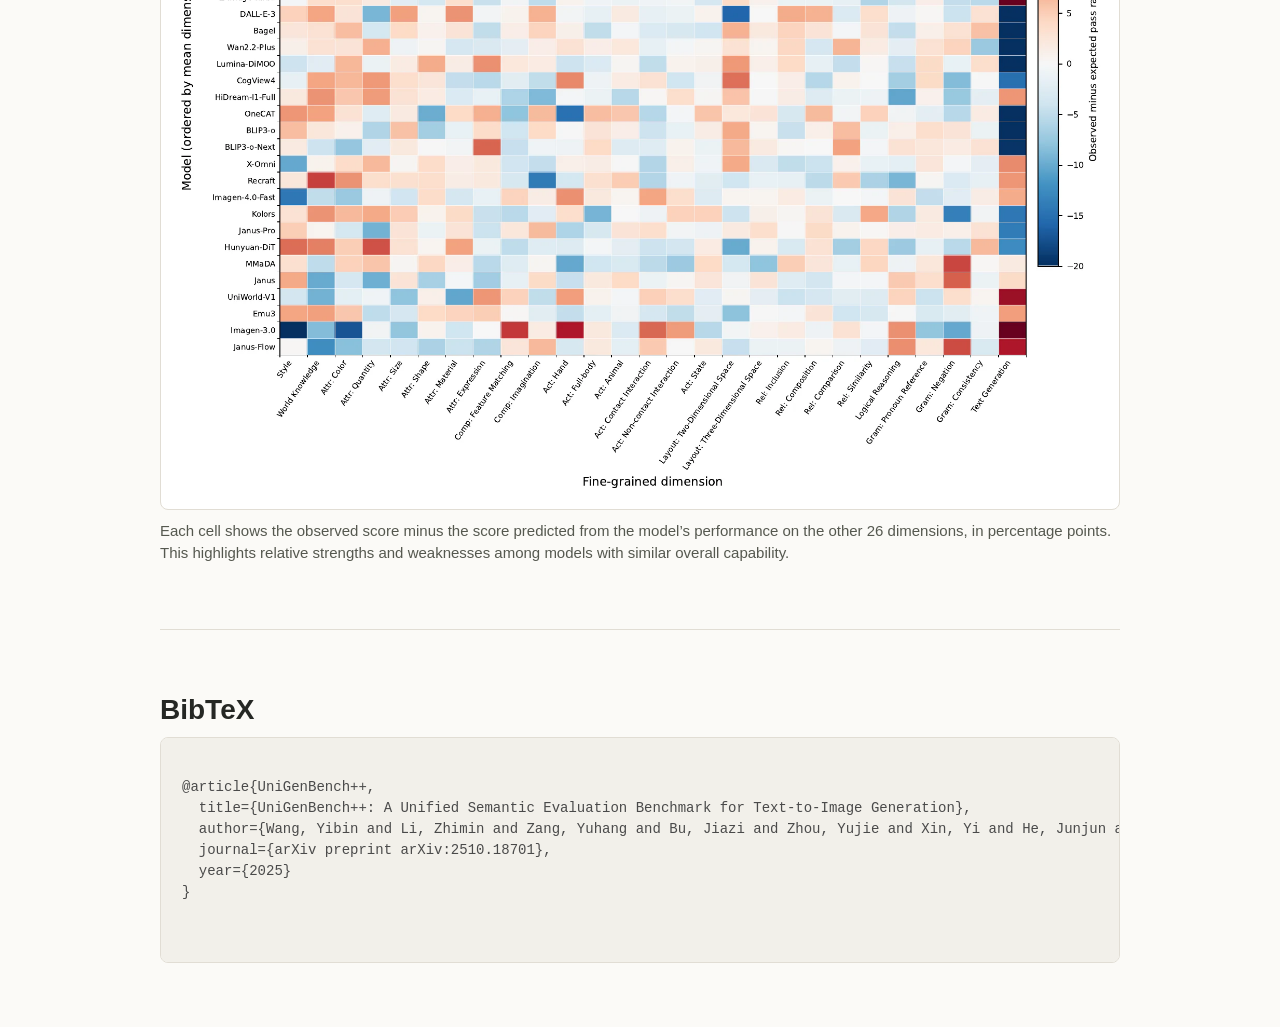
==== commit 0b3a9a12: "Use a unified warm-white project page background" ====
--- a/docs/index.html
+++ b/docs/index.html
@@ -11,7 +11,7 @@
   <link rel="shortcut icon" href="https://picx.zhimg.com/v2-cb40b1f8c3125f3cfb9a4538e1c0f2b7_l.jpg?source=32738c0c" type="image/x-icon">
 
   <link rel="stylesheet" href="./static/bulma.min.css">
-  <link rel="stylesheet" href="./static/index.css?v=4274ddc">
+  <link rel="stylesheet" href="./static/index.css?v=70b7894">
   <script defer src="./static/fontawesome.all.min.js"></script>
 </head>
 <body>
@@ -153,7 +153,7 @@
     </div>
   </section>
 
-  <section class="section research-section research-section-tinted" id="examples" aria-labelledby="examples-heading">
+  <section class="section research-section" id="examples" aria-labelledby="examples-heading">
     <div class="container is-max-desktop">
       <h2 class="title is-3" id="examples-heading">Benchmark data and examples</h2>
       <h3 class="title is-5">Qualitative examples</h3>
@@ -247,7 +247,7 @@
     </div>
   </section>
 
-  <section class="section research-section research-section-tinted" id="evaluator" aria-labelledby="evaluator-heading">
+  <section class="section research-section" id="evaluator" aria-labelledby="evaluator-heading">
     <div class="container is-max-desktop">
       <h2 class="title is-3" id="evaluator-heading">Evaluator validation</h2>
       <h3 class="title is-5" id="human-heading">Agreement with human judgments</h3>
@@ -329,7 +329,7 @@
     </div>
   </section>
 
-<section class="section research-section research-section-tinted" id="BibTeX">
+<section class="section research-section" id="BibTeX">
   <div class="container is-max-desktop content">
     <h2 class="title">BibTeX</h2>
     <pre><code>
--- a/docs/static/index.css
+++ b/docs/static/index.css
@@ -1,4 +1,18 @@
+:root {
+  --project-page: #fbfaf7;
+  --project-surface: #f2f0ea;
+  --project-border: #e1ddd4;
+  --project-ink: #252724;
+  --project-muted: #55584f;
+  --project-link: #245471;
+}
+
+html {
+  background: var(--project-page);
+}
+
 body {
+  color: var(--project-ink);
   font-family: 'Noto Sans', sans-serif;
 }
 
@@ -72,7 +86,7 @@
 }
 
 .publication-authors a {
-   color: hsl(204, 86%, 53%) !important;
+   color: var(--project-link);
 }
 
 .publication-authors a:hover {
@@ -151,17 +165,12 @@
   }
 }
 
-.project-hero {
-  background: #f5f8fc;
-  border-bottom: 1px solid #dce4ec;
-}
-
 .project-hero .hero-body {
   padding: clamp(2.5rem, 6vw, 4.5rem) 1.25rem 1.5rem;
 }
 
 .project-hero .publication-title {
-  color: #172b43;
+  color: var(--project-ink);
   font-size: clamp(1.85rem, 4.5vw, 3rem);
   line-height: 1.12;
 }
@@ -176,28 +185,29 @@
 }
 
 .research-nav {
-  border-top: 1px solid #dce4ec;
+  border-top: 1px solid var(--project-border);
   padding-top: 1rem;
 }
 
 .research-nav a {
-  color: #17528b;
+  color: var(--project-link);
   font-weight: 600;
   text-decoration: underline;
   text-underline-offset: 0.2em;
 }
 
 .research-section {
-  padding: clamp(2.5rem, 6vw, 4rem) 1.25rem;
+  padding: 0 1.25rem;
   scroll-margin-top: 1rem;
 }
 
-.research-section-tinted {
-  background: #f5f8fc;
+.research-section > .container {
+  border-top: 1px solid var(--project-border);
+  padding-block: clamp(2.5rem, 6vw, 4rem);
 }
 
 .research-section .title {
-  color: #172b43;
+  color: var(--project-ink);
   margin-bottom: 0.75rem;
 }
 
@@ -220,17 +230,17 @@
   display: flex;
   flex-direction: column-reverse;
   padding: 0.8rem 1rem;
-  border: 1px solid #dce4ec;
+  border: 1px solid var(--project-border);
   border-radius: 0.5rem;
-  background: #f5f8fc;
+  background: var(--project-surface);
 }
 
 .benchmark-stats dt {
-  color: #38495d;
+  color: var(--project-muted);
 }
 
 .benchmark-stats dd {
-  color: #172b43;
+  color: var(--project-ink);
   font-size: 1.75rem;
   font-weight: 700;
   line-height: 1.2;
@@ -252,13 +262,13 @@
 .figure-image {
   display: block;
   padding: clamp(0.25rem, 1vw, 0.75rem);
-  border: 1px solid #dce4ec;
+  border: 1px solid var(--project-border);
   border-radius: 0.5rem;
   background: #fff;
 }
 
 .figure-image:hover {
-  border-color: #7290af;
+  border-color: #8a887e;
 }
 
 .figure-image img {
@@ -269,7 +279,7 @@
 
 .research-figure figcaption,
 .table-note {
-  color: #4b5c70;
+  color: var(--project-muted);
   font-size: 0.9375rem;
 }
 
@@ -289,7 +299,7 @@
 
 .table-scroll {
   overflow: auto;
-  border: 1px solid #dce4ec;
+  border: 1px solid var(--project-border);
   border-radius: 0.5rem;
 }
 
@@ -318,7 +328,7 @@
   position: sticky;
   top: 0;
   z-index: 1;
-  background: #e7eef6;
+  background: var(--project-surface);
 }
 
 .research-table :is(th, td):nth-child(n + 2) {
@@ -348,7 +358,7 @@
 
 .hero-leaderboards p {
   margin-bottom: 0.5rem;
-  color: #172b43;
+  color: var(--project-ink);
   font-size: 1.25rem;
   font-weight: 700;
 }
@@ -358,25 +368,25 @@
 }
 
 .leaderboard-links .button {
-  border-color: #a9bed3;
+  border-color: var(--project-border);
   background: #fff;
-  color: #17528b;
+  color: var(--project-link);
   font-weight: 600;
 }
 
 .leaderboard-links .button:hover {
-  border-color: #7290af;
-  background: #e7eef6;
+  border-color: #8a887e;
+  background: var(--project-surface);
 }
 
 .pipeline-details {
   margin-top: 1.5rem;
-  border-top: 1px solid #dce4ec;
+  border-top: 1px solid var(--project-border);
   padding-top: 1rem;
 }
 
 .pipeline-details summary {
-  color: #17528b;
+  color: var(--project-link);
   cursor: pointer;
   font-weight: 600;
 }
@@ -390,8 +400,14 @@
 .figure-image:focus-visible,
 .table-scroll:focus-visible,
 .pipeline-details summary:focus-visible {
-  outline: 2px solid #17528b;
+  outline: 2px solid var(--project-link);
   outline-offset: 3px;
+}
+
+#BibTeX pre {
+  border: 1px solid var(--project-border);
+  border-radius: 0.5rem;
+  background: var(--project-surface);
 }
 
 @media screen and (max-width: 640px) {
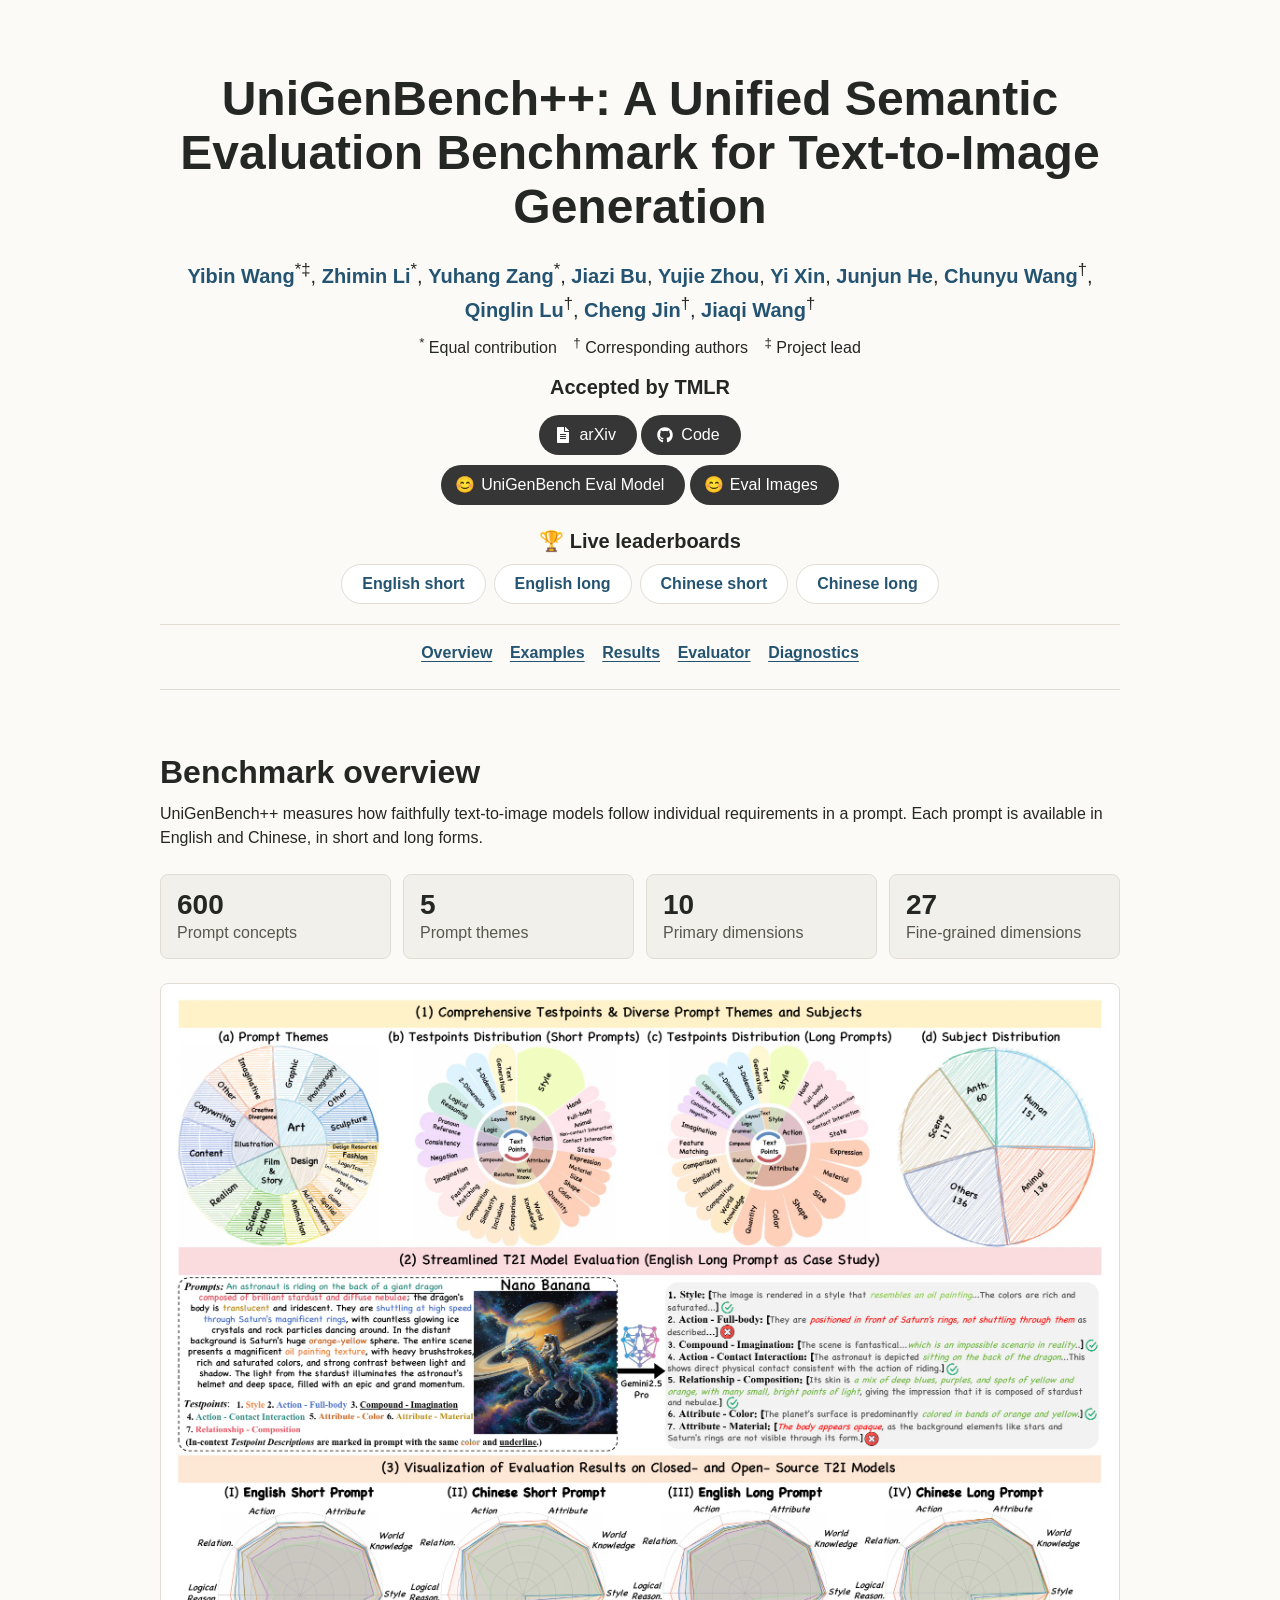
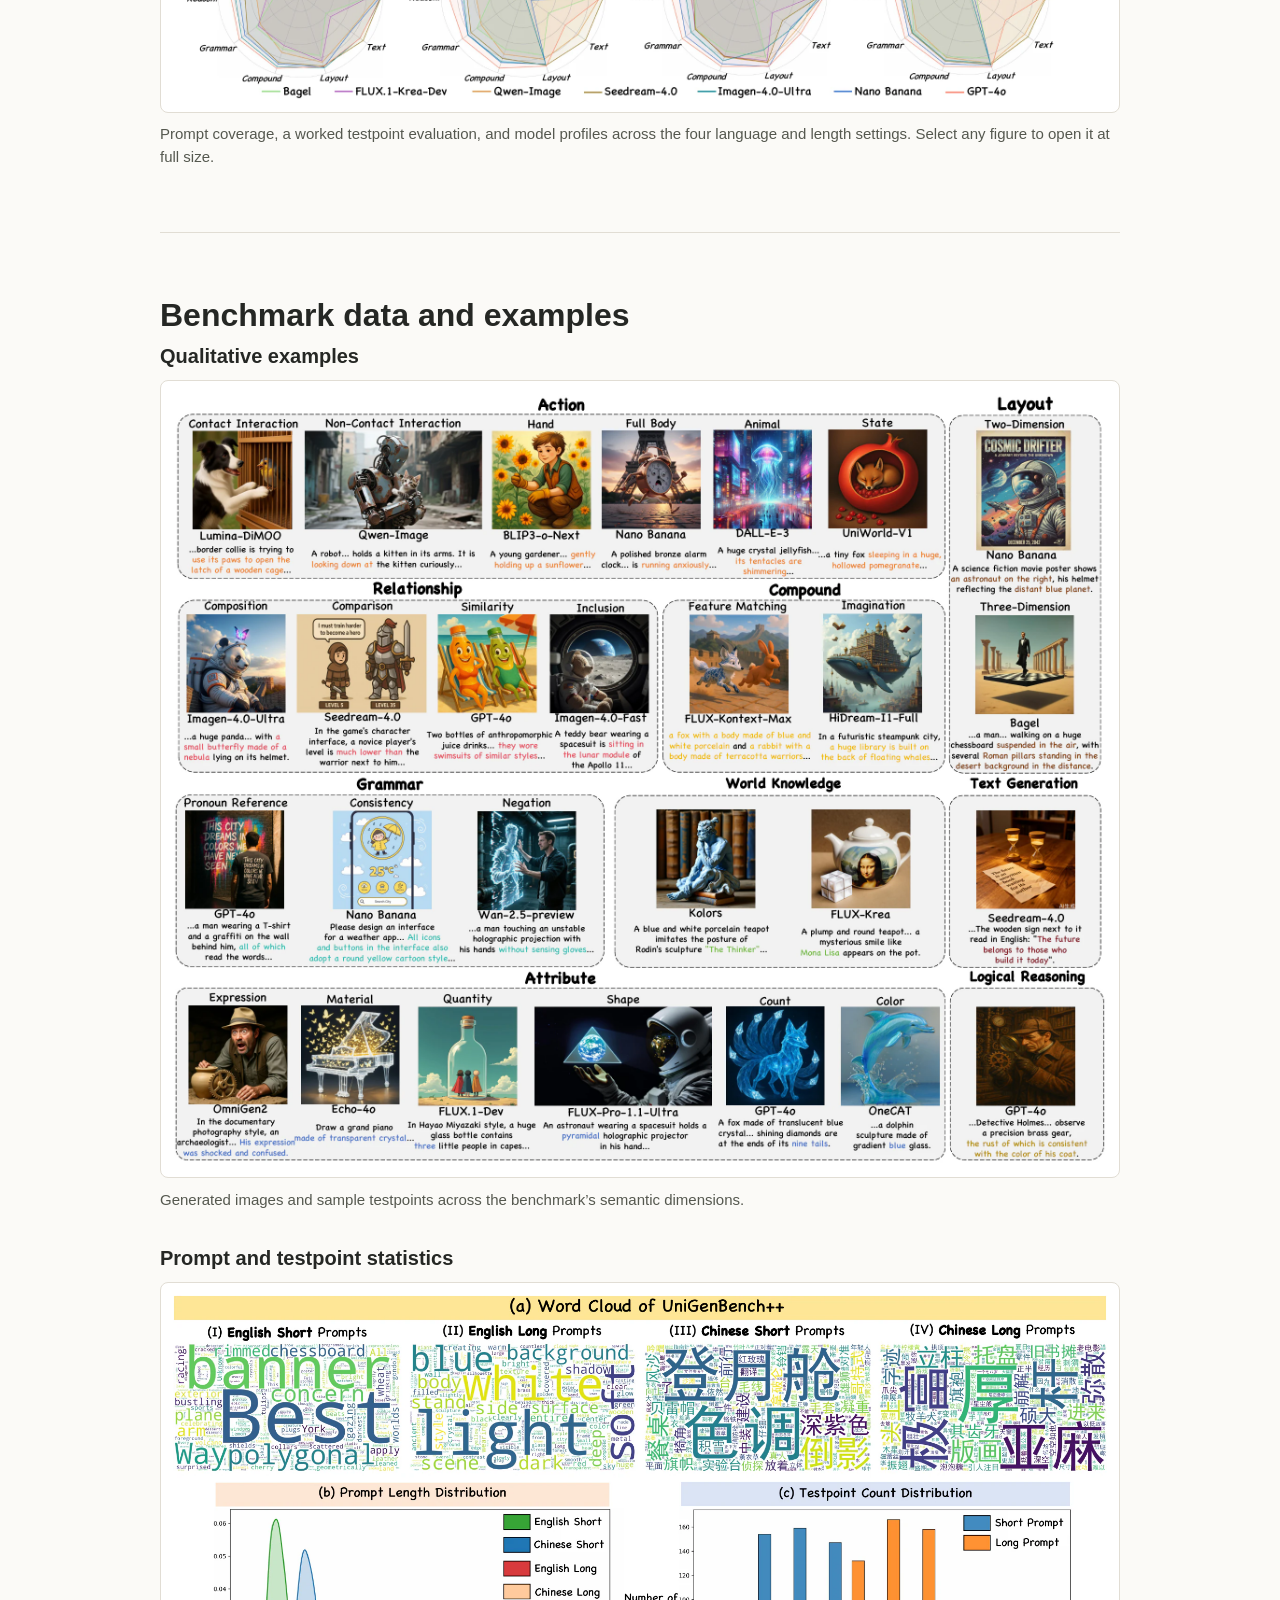
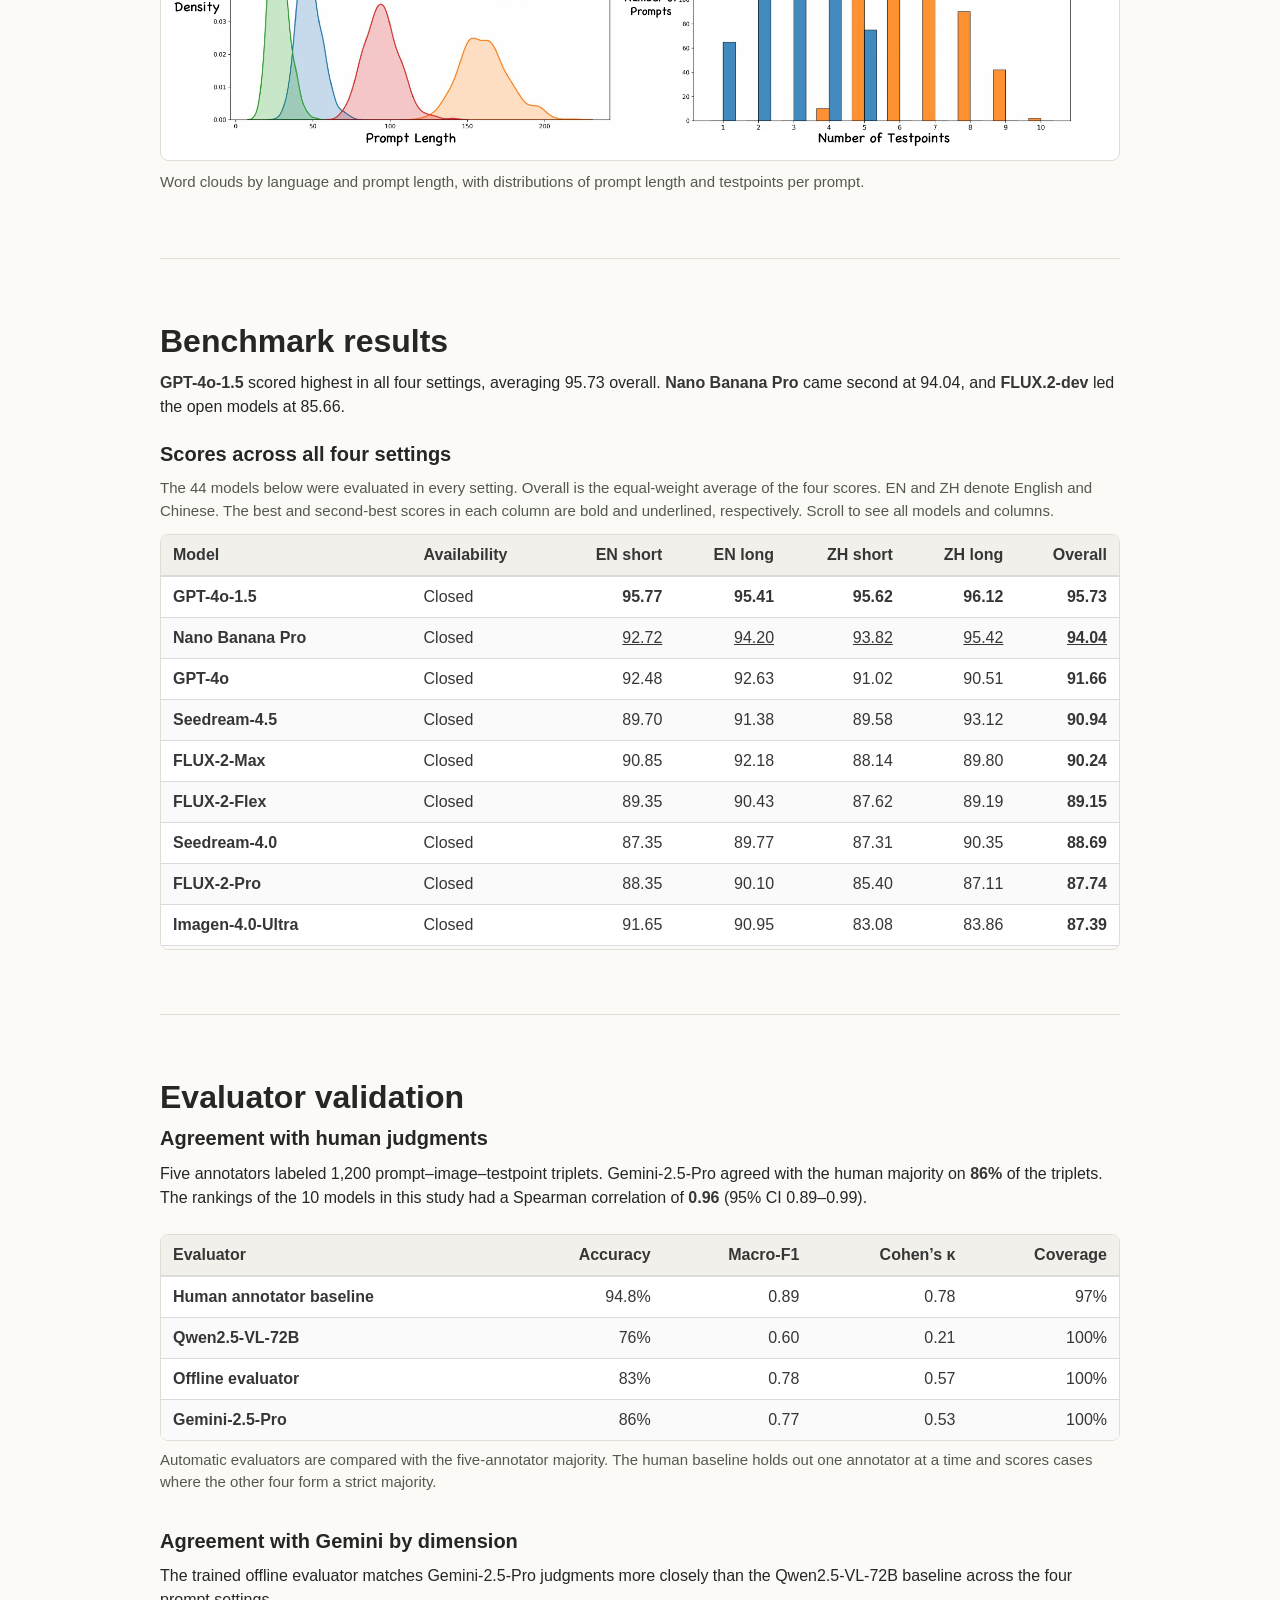
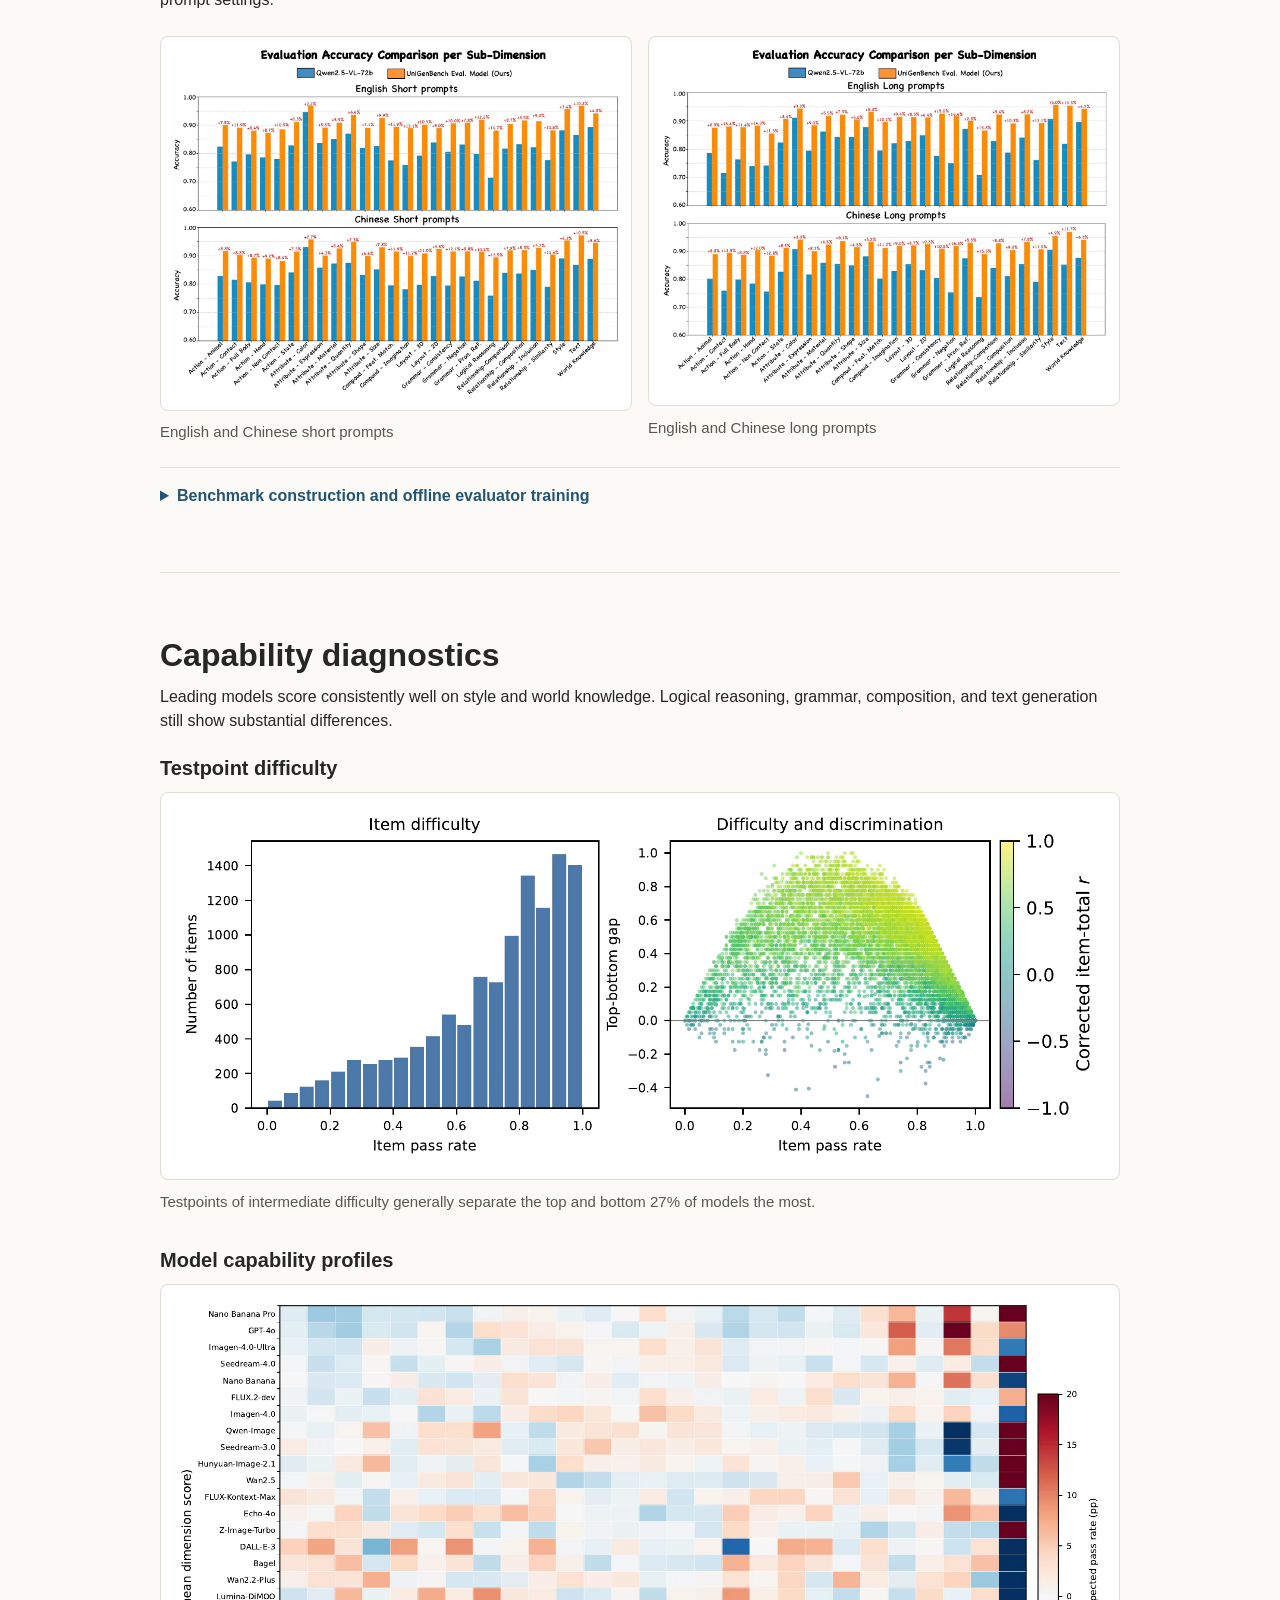
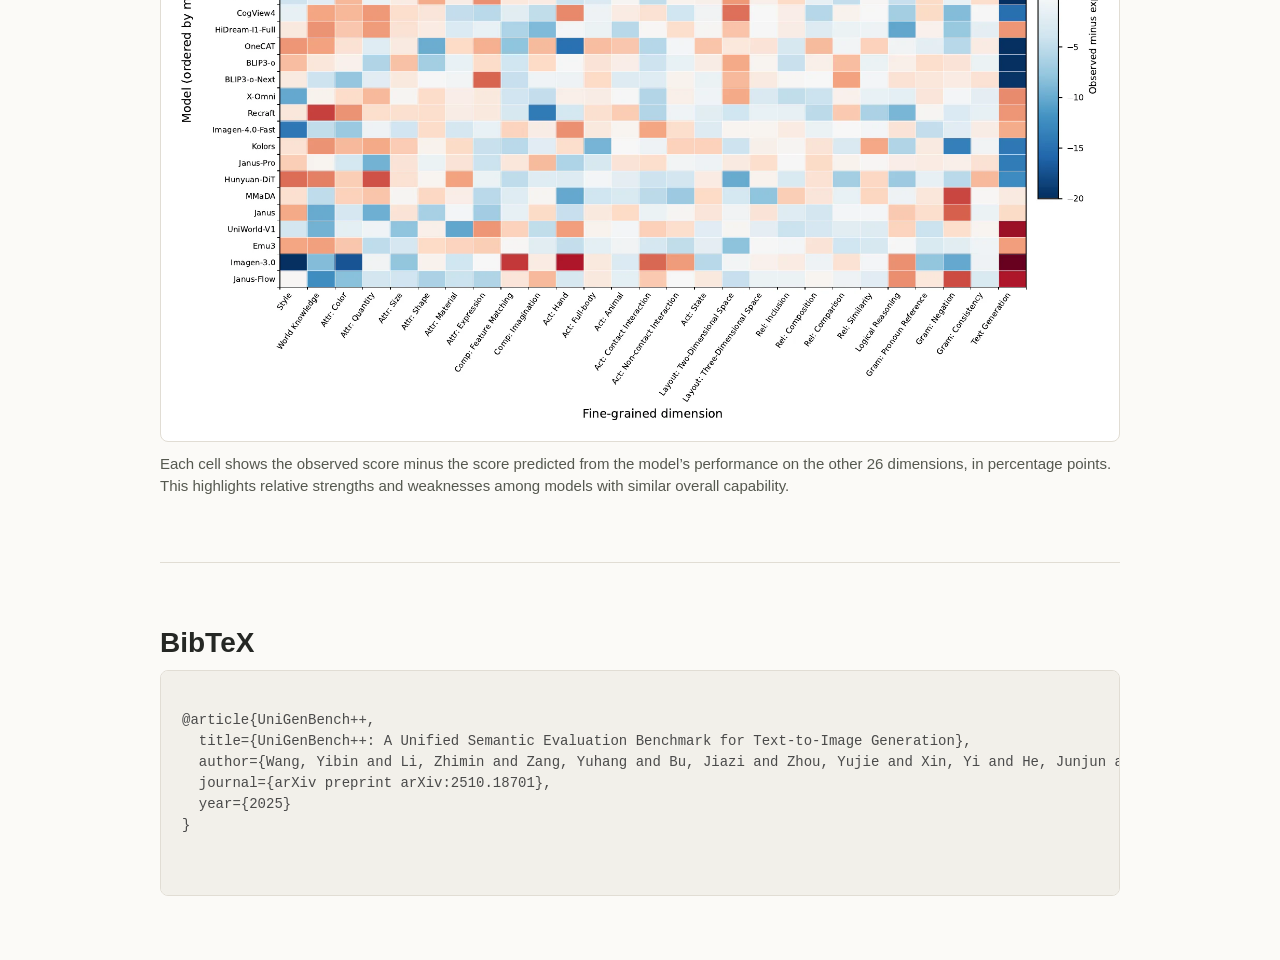
==== commit 86240020: "Simplify the author list by removing affiliations" ====
--- a/docs/index.html
+++ b/docs/index.html
@@ -6,6 +6,7 @@
   <meta name="description" content="UniGenBench++: A Unified Semantic Evaluation Benchmark for Text-to-Image Generation">
   <meta name="keywords" content="Text-to-image Generation,Semantic Evaluation, Benchmark">
   <meta name="viewport" content="width=device-width, initial-scale=1.0">
+  <meta name="theme-color" content="#fbfaf7">
   <title>UniGenBench++</title>
 
   <link rel="shortcut icon" href="https://picx.zhimg.com/v2-cb40b1f8c3125f3cfb9a4538e1c0f2b7_l.jpg?source=32738c0c" type="image/x-icon">
@@ -26,45 +27,38 @@
           </h1>
           <div class="is-size-5 publication-authors">
             <span class="author-block">
-              <a href="https://codegoat24.github.io/"><b>Yibin Wang</b></a><sup>1,2,3&thinsp;*‡</sup>,
-            </span>
-            <span class="author-block">
-              <a href="https://scholar.google.com/citations?user=Lnr1FQEAAAAJ&hl=zh-CN"><b>Zhimin Li</b></a><sup>3&thinsp;*</sup>,
-            </span>
-            <span class="author-block">
-              <a href="https://yuhangzang.github.io/"><b>Yuhang Zang</b></a><sup>4&thinsp;*</sup>,
-            </span>
-            <span class="author-block">
-              <a href="https://scholar.google.com.hk/citations?user=a8h9Di4AAAAJ&hl=zh-TW"><b>Jiazi Bu</b></a><sup>4,5</sup>,
-            </span>
-            <span class="author-block">
-              <a href="https://scholar.google.com.hk/citations?user=XLnXvPwAAAAJ&hl=zh-TW"><b>Yujie Zhou</b></a><sup>4,5</sup>,
-            </span>
-            <span class="author-block">
-              <a href="https://scholar.google.com/citations?user=FbJyUYoAAAAJ&hl=zh-CN"><b>Yi Xin</b></a><sup>2</sup>,
-            </span>
-            <span class="author-block">
-              <a href="https://scholar.google.com/citations?user=Z4LgebkAAAAJ&hl=zh-CN"><b>Junjun He</b></a><sup>2,4</sup>,
-            </span>
-            <span class="author-block">
-              <a href="https://scholar.google.com/citations?user=VXQV5xwAAAAJ&hl=en"><b>Chunyu Wang</b></a><sup>3&thinsp;†</sup>,
-            </span>
-            <span class="author-block">
-              <a href="https://openreview.net/profile?id=%7EQinglin_Lu2"><b>Qinglin Lu</b></a><sup>3&thinsp;†</sup>,
-            </span>
-            <span class="author-block">
-              <a href="https://cjinfdu.github.io/"><b>Cheng Jin</b></a><sup>1,2&thinsp;†</sup>,
-            </span>
-            <span class="author-block">
-              <a href="https://myownskyw7.github.io/"><b>Jiaqi Wang</b></a><sup>2&thinsp;†</sup>
-            </span>
-          </div>
-          <div class="is-size-5 publication-authors">
-            <span class="author-block mr-3"><sup>1</sup>Fudan University</span>
-            <span class="author-block mr-3"><sup>2</sup>Shanghai Innovation Institute</span>
-            <span class="author-block mr-3"><sup>3</sup>Hunyuan, Tencent</span>
-            <span class="author-block mr-3"><sup>4</sup>Shanghai AI Laboratory</span>
-            <span class="author-block"><sup>5</sup>Shanghai Jiao Tong University</span>
+              <a href="https://codegoat24.github.io/"><b>Yibin Wang</b></a><sup>*‡</sup>,
+            </span>
+            <span class="author-block">
+              <a href="https://scholar.google.com/citations?user=Lnr1FQEAAAAJ&hl=zh-CN"><b>Zhimin Li</b></a><sup>*</sup>,
+            </span>
+            <span class="author-block">
+              <a href="https://yuhangzang.github.io/"><b>Yuhang Zang</b></a><sup>*</sup>,
+            </span>
+            <span class="author-block">
+              <a href="https://scholar.google.com.hk/citations?user=a8h9Di4AAAAJ&hl=zh-TW"><b>Jiazi Bu</b></a>,
+            </span>
+            <span class="author-block">
+              <a href="https://scholar.google.com.hk/citations?user=XLnXvPwAAAAJ&hl=zh-TW"><b>Yujie Zhou</b></a>,
+            </span>
+            <span class="author-block">
+              <a href="https://scholar.google.com/citations?user=FbJyUYoAAAAJ&hl=zh-CN"><b>Yi Xin</b></a>,
+            </span>
+            <span class="author-block">
+              <a href="https://scholar.google.com/citations?user=Z4LgebkAAAAJ&hl=zh-CN"><b>Junjun He</b></a>,
+            </span>
+            <span class="author-block">
+              <a href="https://scholar.google.com/citations?user=VXQV5xwAAAAJ&hl=en"><b>Chunyu Wang</b></a><sup>†</sup>,
+            </span>
+            <span class="author-block">
+              <a href="https://openreview.net/profile?id=%7EQinglin_Lu2"><b>Qinglin Lu</b></a><sup>†</sup>,
+            </span>
+            <span class="author-block">
+              <a href="https://cjinfdu.github.io/"><b>Cheng Jin</b></a><sup>†</sup>,
+            </span>
+            <span class="author-block">
+              <a href="https://myownskyw7.github.io/"><b>Jiaqi Wang</b></a><sup>†</sup>
+            </span>
           </div>
           <div class="is-size-6 publication-authors mt-2">
             <span class="author-block mr-3"><sup>*</sup> Equal contribution</span>
